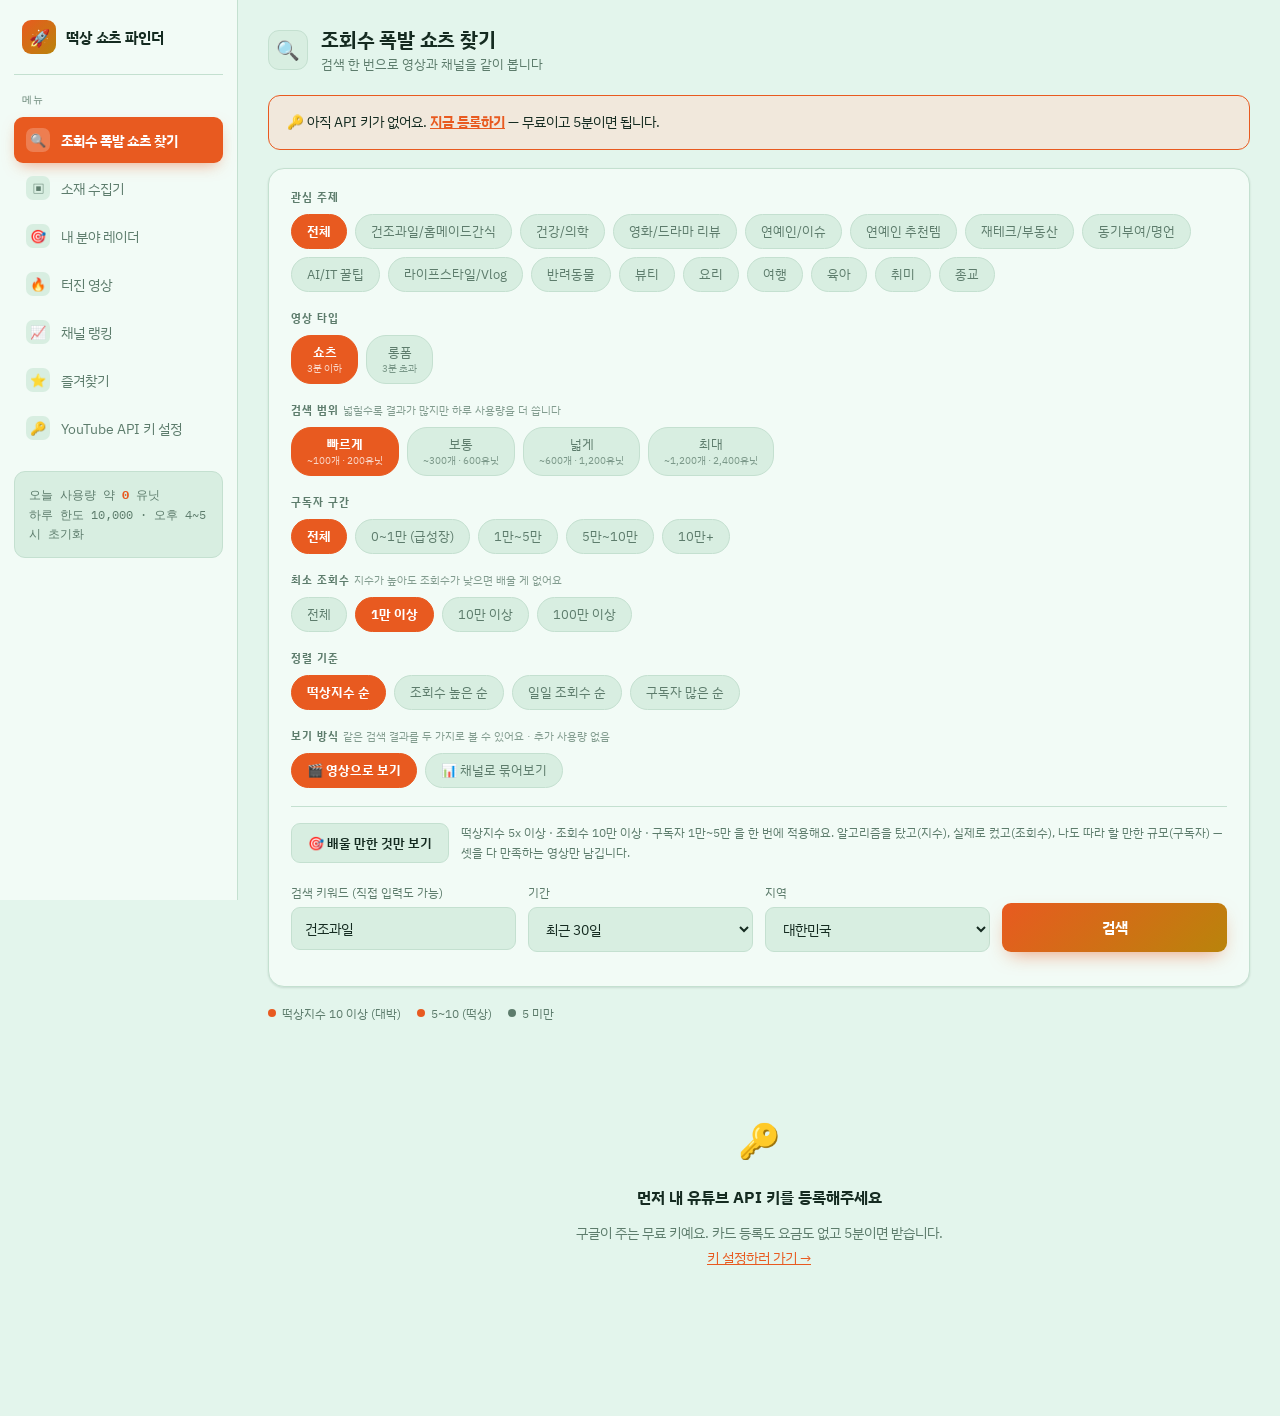
==== index.html @ 4fc384f6 "Add view-count range filters to collected videos" ====
<!DOCTYPE html>
<html lang="ko">
<head>
<meta charset="UTF-8">
<meta name="viewport" content="width=device-width, initial-scale=1.0">
<title>떡상 쇼츠 파인더</title>
<link rel="preconnect" href="https://fonts.googleapis.com">
<link rel="stylesheet" href="https://fonts.googleapis.com/css2?family=IBM+Plex+Sans+KR:wght@400;500;600;700&family=IBM+Plex+Mono:wght@400;500;600&display=swap">
<style>
  :root{
    --bg:#E3F5EC; --side:#F2FBF6; --surface:#F2FBF6; --surface-2:#D8EEE1; --surface-3:#C6E4D3;
    --gold:#B9840B; --gold-bright:#E85A20; --apricot:#E85A20;
    --text:#152B21; --text-muted:#5D7C6C; --line:#C4E0D0;
    --danger:#C23452; --up:#0F8F5F; --ok:#0F8F5F;
    --shadow:0 1px 2px rgba(15,50,35,.08), 0 1px 3px rgba(15,50,35,.05);
    --shadow-hi:0 10px 24px -8px rgba(15,50,35,.22);
    --ease:cubic-bezier(.22,1,.36,1);
  }
  @media (prefers-color-scheme: dark){
    :root:not([data-theme="light"]){
      --bg:#0D110F; --side:#161C19; --surface:#161C19; --surface-2:#1D2420; --surface-3:#263029;
      --gold:#F0B429; --gold-bright:#FF7A3D; --apricot:#FF7A3D;
      --text:#EBEFE9; --text-muted:#8FA097; --line:#2B362F;
      --danger:#FF6B80; --up:#33D690; --ok:#33D690;
      --shadow:0 1px 2px rgba(0,0,0,.35); --shadow-hi:0 16px 32px -10px rgba(0,0,0,.55);
    }
  }
  :root[data-theme="dark"]{
    --bg:#0D110F; --side:#161C19; --surface:#161C19; --surface-2:#1D2420; --surface-3:#263029;
    --gold:#F0B429; --gold-bright:#FF7A3D; --apricot:#FF7A3D;
    --text:#EBEFE9; --text-muted:#8FA097; --line:#2B362F;
    --danger:#FF6B80; --up:#33D690; --ok:#33D690;
    --shadow:0 1px 2px rgba(0,0,0,.35); --shadow-hi:0 16px 32px -10px rgba(0,0,0,.55);
  }
  *{box-sizing:border-box;}
  body{margin:0;background:var(--bg);color:var(--text);min-height:100vh;
    font-family:"IBM Plex Sans KR","Apple SD Gothic Neo","Malgun Gothic",-apple-system,BlinkMacSystemFont,sans-serif;
    -webkit-font-smoothing:antialiased;}
  a{color:inherit;text-decoration:none;}
  button{font-family:inherit;}
  ::selection{background:var(--gold-bright);color:#fff;}
  @media (prefers-reduced-motion: reduce){
    *{animation-duration:.001ms !important; transition-duration:.001ms !important;}
  }

  .app{display:flex;min-height:100vh;}

  /* 사이드바 */
  .side{width:238px;flex-shrink:0;background:var(--side);border-right:1px solid var(--line);
    padding:20px 14px 40px;position:sticky;top:0;height:100vh;overflow-y:auto;}
  .logo{display:flex;align-items:center;gap:10px;padding:0 8px 20px;border-bottom:1px solid var(--line);margin-bottom:18px;}
  .logo-mark{width:34px;height:34px;border-radius:9px;
    background:linear-gradient(135deg,var(--gold-bright),var(--gold));color:#fff;
    display:flex;align-items:center;justify-content:center;font-size:17px;flex-shrink:0;}
  .logo b{font-size:15px;font-weight:700;letter-spacing:-.01em;}
  .menu-label{font-size:10px;letter-spacing:.14em;color:var(--text-muted);padding:0 8px 10px;text-transform:uppercase;
    font-family:"IBM Plex Mono",monospace;}
  .nav{display:flex;flex-direction:column;gap:2px;position:relative;}
  .nav a{position:relative;display:flex;align-items:center;gap:11px;padding:11px 12px;border-radius:9px;
    font-size:13.5px;color:var(--text-muted);transition:color .18s var(--ease),background .18s var(--ease);cursor:pointer;}
  .nav a:hover{background:var(--surface-2);color:var(--text);}
  .nav a.on{background:var(--gold-bright);color:#fff;font-weight:700;
    box-shadow:0 6px 16px -6px color-mix(in srgb, var(--gold-bright) 60%, transparent);}
  .nav .ic{width:24px;height:24px;border-radius:7px;background:var(--surface-2);
    display:flex;align-items:center;justify-content:center;font-size:13px;flex-shrink:0;transition:background .18s var(--ease);}
  .nav a.on .ic{background:rgba(255,255,255,.22);}
  .side-foot{margin-top:20px;padding:13px 14px;border-radius:11px;background:var(--surface-2);
    border:1px solid var(--line);
    font-size:11.5px;line-height:1.7;color:var(--text-muted);font-family:"IBM Plex Mono",monospace;}
  .side-foot b{color:var(--gold-bright);}

  /* 본문 */
  .main{flex:1;min-width:0;padding:26px 30px 90px;}
  .phead{display:flex;align-items:center;gap:13px;margin-bottom:22px;}
  .phead .ic{width:40px;height:40px;border-radius:11px;background:var(--surface-2);border:1px solid var(--line);
    color:var(--gold-bright);
    display:flex;align-items:center;justify-content:center;font-size:19px;flex-shrink:0;}
  .phead h1{margin:0;font-size:19.5px;font-weight:700;letter-spacing:-.01em;text-wrap:balance;}
  .phead p{margin:2px 0 0;font-size:12.5px;color:var(--text-muted);}

  .panel{background:var(--surface);border:1px solid var(--line);border-radius:16px;padding:20px 22px;
    margin-bottom:18px;box-shadow:var(--shadow);}
  .flabel{font-size:10.5px;letter-spacing:.1em;color:var(--text-muted);text-transform:uppercase;
    font-weight:700;width:100%;margin-bottom:9px;}
  .row{display:flex;gap:8px;flex-wrap:wrap;align-items:center;}
  .row + .flabel{margin-top:18px;}

  .chip{background:var(--surface-2);border:1px solid var(--line);color:var(--text-muted);
    padding:7.5px 15px;border-radius:20px;font-size:13px;cursor:pointer;
    transition:background .16s var(--ease),color .16s var(--ease),border-color .16s var(--ease),transform .12s var(--ease);}
  .chip:hover{color:var(--text);border-color:color-mix(in srgb, var(--gold-bright) 45%, var(--line));}
  .chip:active{transform:scale(.94);}
  .chip.on{background:var(--gold-bright);border-color:var(--gold-bright);color:#fff;font-weight:700;}
  .chip small{display:block;font-size:10px;opacity:.75;font-weight:400;}

  input[type=text],input[type=password],select{
    background:var(--surface-2);border:1px solid var(--line);color:var(--text);
    padding:11px 13px;border-radius:9px;font-size:14px;font-family:inherit;
    transition:border-color .16s var(--ease), box-shadow .16s var(--ease);}
  input:focus,select:focus{outline:none;border-color:var(--gold-bright);
    box-shadow:0 0 0 3px color-mix(in srgb, var(--gold-bright) 20%, transparent);}
  .searchbar{display:flex;gap:9px;margin-bottom:16px;}
  .searchbar input{flex:1;min-width:0;padding:14px 16px;font-size:15px;}
  .go{position:relative;overflow:hidden;background:linear-gradient(135deg,var(--gold-bright),var(--gold));
    border:none;color:#fff;
    padding:14px 30px;border-radius:9px;font-size:15px;font-weight:700;cursor:pointer;white-space:nowrap;
    transition:transform .12s var(--ease), filter .16s var(--ease);
    box-shadow:0 8px 20px -8px color-mix(in srgb, var(--gold-bright) 65%, transparent);}
  .go:hover{filter:brightness(1.06);}
  .go:active{transform:scale(.97);}
  .go:disabled{opacity:.5;cursor:not-allowed;transform:none;filter:none;}
  .go.block{width:100%;justify-content:center;}
  .btn{position:relative;overflow:hidden;background:var(--surface-2);border:1px solid var(--line);color:var(--text);
    padding:10px 16px;border-radius:9px;font-size:13px;font-weight:600;cursor:pointer;
    transition:transform .12s var(--ease), border-color .16s var(--ease);}
  .btn:hover{border-color:color-mix(in srgb, var(--gold-bright) 45%, var(--line));}
  .btn:active{transform:scale(.965);}
  .ripple{position:absolute;border-radius:50%;background:rgba(255,255,255,.55);transform:scale(0);
    animation:rip .55s var(--ease) forwards;pointer-events:none;}
  @keyframes rip{to{transform:scale(2.6);opacity:0;}}

  .selects{display:grid;grid-template-columns:repeat(auto-fit,minmax(170px,1fr));gap:12px;margin-bottom:16px;}
  .selects label{display:block;font-size:12px;color:var(--text-muted);margin-bottom:6px;}
  .selects select{width:100%;}

  .bar{display:flex;gap:8px;align-items:center;flex-wrap:wrap;margin-bottom:16px;}
  .spacer{flex:1;}
  .count{font-size:13px;color:var(--text-muted);}
  .count b{color:var(--gold-bright);font-size:15px;font-family:"IBM Plex Mono",monospace;}
  .quota{font-size:11.5px;color:var(--text-muted);opacity:.85;font-family:"IBM Plex Mono",monospace;}

  .grid{display:grid;grid-template-columns:repeat(auto-fill,minmax(206px,1fr));gap:16px;}
  .card{background:var(--surface);border:1px solid var(--line);border-radius:16px;box-shadow:var(--shadow);
    overflow:hidden;display:flex;flex-direction:column;position:relative;
    transition:transform .22s var(--ease), border-color .22s var(--ease), box-shadow .22s var(--ease);}
  .card:hover{border-color:color-mix(in srgb, var(--gold-bright) 40%, var(--line));
    transform:translateY(-4px);box-shadow:var(--shadow-hi);}
  .thumbwrap{position:relative;}
  .thumb{position:relative;display:block;width:100%;aspect-ratio:9/13;background:#000;overflow:hidden;}
  .thumb.wide{aspect-ratio:16/10;}
  .thumb img{width:100%;height:100%;object-fit:cover;display:block;transition:transform .3s var(--ease);}
  .card:hover .thumb img{transform:scale(1.04);}
  .rank{position:absolute;top:8px;left:8px;background:rgba(10,14,10,.78);color:var(--gold-bright);
    font-size:11.5px;font-weight:700;padding:4px 9px;border-radius:6px;font-family:"IBM Plex Mono",monospace;}
  .tag{position:absolute;top:8px;right:8px;font-size:10.5px;font-weight:700;padding:4px 9px;border-radius:6px;}
  .tag.jackpot{background:var(--gold);color:#1A1206;}
  .tag.hot{background:var(--apricot);color:#fff;}
  .dur{position:absolute;bottom:8px;right:8px;background:rgba(0,0,0,.78);color:#fff;
    font-size:11px;font-weight:600;padding:3px 7px;border-radius:5px;font-family:"IBM Plex Mono",monospace;}
  .fav{position:absolute;bottom:8px;left:8px;width:30px;height:30px;border-radius:50%;
    background:rgba(10,14,10,.72);border:none;color:var(--text-muted);font-size:14px;
    cursor:pointer;display:flex;align-items:center;justify-content:center;
    transition:transform .15s var(--ease), color .15s var(--ease);}
  .fav:hover{color:var(--gold-bright);transform:scale(1.08);}
  .fav:active{transform:scale(.85);}
  .fav.on{color:var(--gold);background:rgba(10,14,10,.72);}
  .fav.pop{animation:favpop .38s var(--ease);}
  @keyframes favpop{0%{transform:scale(1);}35%{transform:scale(1.45) rotate(-8deg);}100%{transform:scale(1);}}
  .cbody{padding:12px 13px 14px;display:flex;flex-direction:column;gap:8px;flex:1;}
  .ctitle{font-size:13.5px;line-height:1.45;font-weight:600;
    display:-webkit-box;-webkit-line-clamp:2;-webkit-box-orient:vertical;overflow:hidden;min-height:38px;}
  .ctitle:hover{color:var(--gold-bright);}
  .cchan{font-size:12px;color:var(--text-muted);white-space:nowrap;overflow:hidden;text-overflow:ellipsis;}
  .cstats{display:grid;grid-template-columns:1fr 1fr 1fr;gap:4px;margin-top:auto;
    padding-top:10px;border-top:1px solid var(--line);
    font-size:11px;color:var(--text-muted);text-align:center;}
  .cstats div span{display:block;color:var(--text);font-weight:700;font-size:12.5px;margin-top:2px;
    font-family:"IBM Plex Mono",monospace;}
  .cline{display:flex;justify-content:space-between;align-items:center;gap:6px;font-size:11.5px;color:var(--text-muted);}
  .cline > span:first-child{min-width:0;}
  .cline b{color:var(--gold-bright);font-size:13px;font-family:"IBM Plex Mono",monospace;}
  .btrack{width:100%;height:5px;border-radius:4px;background:var(--surface-3);overflow:hidden;}
  .bfill{height:100%;border-radius:4px;transition:width .7s var(--ease);}
  .preset{margin-top:18px;padding-top:16px;border-top:1px solid var(--line);
    display:flex;gap:12px;align-items:flex-start;flex-wrap:wrap;}
  .preset span{flex:1;min-width:220px;font-size:12px;color:var(--text-muted);line-height:1.7;}
  .preset .btn.active{background:var(--gold-bright);border-color:var(--gold-bright);color:#fff;}
  .warn{display:block;color:var(--apricot);font-size:10px;font-weight:700;margin-top:1px;}
  .analyze{background:var(--surface);}
  .astats{display:grid;grid-template-columns:repeat(auto-fit,minmax(112px,1fr));gap:10px;margin-bottom:12px;}
  .astats div{background:var(--surface-2);border-radius:10px;padding:12px 10px;text-align:center;}
  .astats b{display:block;font-size:18px;font-weight:700;color:var(--gold-bright);font-family:"IBM Plex Mono",monospace;}
  .astats span{display:block;font-size:11px;color:var(--text-muted);margin-top:3px;}
  .awords{display:flex;gap:7px;flex-wrap:wrap;align-items:center;font-size:12px;color:var(--text-muted);}
  .awords em{font-style:normal;background:var(--surface-2);border:1px solid var(--line);
    border-radius:20px;padding:5px 11px;font-size:12.5px;color:var(--text);}
  .awords em i{font-style:normal;color:var(--gold-bright);font-weight:700;font-family:"IBM Plex Mono",monospace;}
  .favwrap{display:flex;flex-direction:column;gap:7px;}
  .memo{width:100%;min-height:62px;resize:vertical;background:var(--surface);
    border:1px solid var(--line);border-radius:10px;padding:9px 11px;
    font-family:inherit;font-size:12.5px;color:var(--text);line-height:1.6;
    transition:border-color .2s var(--ease);}
  .memo:focus{outline:none;border-color:var(--gold-bright);}
  .memo.saved{border-color:var(--ok);}
  .chip.hist{font-size:12px;padding:6px 12px;}
  .legend{display:flex;gap:16px;flex-wrap:wrap;margin-bottom:16px;font-size:12px;color:var(--text-muted);}
  .legend span{display:inline-flex;align-items:center;gap:6px;}
  .ldot{width:8px;height:8px;border-radius:50%;display:inline-block;}

  /* 표 */
  .tbl{background:var(--surface);border:1px solid var(--line);border-radius:16px;overflow:hidden;box-shadow:var(--shadow);}
  .trow{display:grid;grid-template-columns:52px 1fr 130px 100px;gap:12px;align-items:center;
    padding:13px 18px;border-bottom:1px solid var(--line);font-size:13.5px;transition:background .15s var(--ease);}
  .trow:last-child{border-bottom:none;}
  .trow.head{color:var(--text-muted);font-size:11px;letter-spacing:.08em;text-transform:uppercase;font-weight:700;}
  .trow:not(.head):hover{background:var(--surface-2);}
  a.trow{color:inherit;text-decoration:none;cursor:pointer;}
  a.trow:hover .nm{color:var(--gold-bright);}
  .tr-rank{font-weight:700;color:var(--gold-bright);font-size:15px;font-family:"IBM Plex Mono",monospace;}
  .tr-chan{display:flex;align-items:center;gap:11px;min-width:0;}
  .tr-chan img{width:36px;height:36px;border-radius:50%;object-fit:cover;background:var(--surface-2);flex-shrink:0;}
  .tr-chan .nm{font-weight:600;white-space:nowrap;overflow:hidden;text-overflow:ellipsis;transition:color .15s var(--ease);}
  .tr-chan .sub{display:block;font-size:11.5px;color:var(--text-muted);margin-top:2px;}
  .tr-num{text-align:right;font-weight:700;font-family:"IBM Plex Mono",monospace;}
  .tr-num.muted{color:var(--text-muted);font-weight:400;}
  @media (max-width:720px){
    .trow{grid-template-columns:40px 1fr 92px;}
    .trow > :nth-child(4){display:none;}
  }

  .chgrid{display:grid;grid-template-columns:repeat(auto-fill,minmax(190px,1fr));gap:16px;}
  .chcard{display:flex;flex-direction:column;align-items:center;text-align:center;
    background:var(--surface);border:1px solid var(--line);border-radius:16px;
    padding:20px 14px 16px;box-shadow:var(--shadow);position:relative;color:inherit;
    transition:transform .22s var(--ease), border-color .22s var(--ease), box-shadow .22s var(--ease);}
  .chcard:hover{border-color:color-mix(in srgb, var(--gold-bright) 40%, var(--line));
    transform:translateY(-4px);box-shadow:var(--shadow-hi);}
  .chcard:hover .chname{color:var(--gold-bright);}
  .chrank{position:absolute;top:10px;left:12px;font-size:13px;font-weight:700;
    color:var(--text-muted);min-width:20px;text-align:left;font-family:"IBM Plex Mono",monospace;}
  .chrank.top{font-size:19px;}
  .chimg{width:74px;height:74px;border-radius:50%;object-fit:cover;
    background:var(--surface-2);margin-bottom:11px;}
  .chname{font-size:14px;font-weight:600;line-height:1.4;
    display:-webkit-box;-webkit-line-clamp:2;-webkit-box-orient:vertical;overflow:hidden;
    min-height:39px;transition:color .15s var(--ease);}
  .chsub{font-size:11.5px;color:var(--text-muted);margin-top:3px;}
  .chnum{margin-top:12px;padding-top:12px;border-top:1px solid var(--line);width:100%;}
  .chnum b{display:block;font-size:19px;font-weight:700;color:var(--gold-bright);font-family:"IBM Plex Mono",monospace;}
  .chnum span{display:block;font-size:11px;color:var(--text-muted);margin-top:2px;}
  .chsubs{font-size:11.5px;color:var(--text-muted);margin-top:7px;font-family:"IBM Plex Mono",monospace;}
  .msg{padding:56px 20px;text-align:center;color:var(--text-muted);font-size:14px;line-height:1.8;}
  .msg strong{color:var(--text);display:block;margin-bottom:8px;font-size:16px;}
  .msg .big{font-size:34px;display:block;margin-bottom:12px;}
  .msg a{color:var(--gold-bright);cursor:pointer;text-decoration:underline;}
  .err{background:color-mix(in srgb, var(--danger) 10%, var(--surface));border:1px solid var(--danger);color:var(--danger);
    padding:15px 17px;border-radius:11px;font-size:13.5px;margin-bottom:16px;line-height:1.7;}
  .err b{color:var(--danger);}
  .note{font-size:12px;color:var(--text-muted);line-height:1.75;margin-top:12px;}
  .note b{color:var(--gold-bright);}
  .spin{display:inline-block;width:15px;height:15px;border:2px solid var(--line);
    border-top-color:var(--gold-bright);border-radius:50%;animation:sp .7s linear infinite;vertical-align:-3px;}
  @keyframes sp{to{transform:rotate(360deg);}}

  /* 키 설정 */
  .steps{display:grid;grid-template-columns:repeat(auto-fit,minmax(210px,1fr));gap:13px;margin:16px 0;}
  .step{background:var(--surface-2);border:1px solid var(--line);border-radius:10px;padding:14px 16px;}
  .step b{display:block;color:var(--gold-bright);font-size:11px;margin-bottom:6px;letter-spacing:.06em;
    font-family:"IBM Plex Mono",monospace;}
  .step span{font-size:13px;line-height:1.7;}
  .step code{background:var(--bg);padding:1px 5px;border-radius:4px;font-size:12px;font-family:"IBM Plex Mono",monospace;}
  .keystate{font-size:13px;font-weight:700;margin-top:10px;}
  .keystate.ok{color:var(--ok);}
  .keystate.bad{color:var(--danger);}
  .banner{background:color-mix(in srgb, var(--gold-bright) 12%, var(--surface));border:1px solid var(--gold-bright);
    border-radius:12px;padding:15px 18px;margin-bottom:18px;font-size:13.5px;line-height:1.7;}
  .banner a{color:var(--gold-bright);cursor:pointer;text-decoration:underline;font-weight:700;}

  .toast{position:fixed;bottom:26px;left:50%;transform:translateX(-50%) translateY(20px);
    background:var(--text);color:var(--bg);padding:11px 18px;border-radius:10px;font-size:13px;font-weight:600;
    box-shadow:var(--shadow-hi);opacity:0;pointer-events:none;
    transition:opacity .25s var(--ease), transform .25s var(--ease);z-index:50;}
  .toast.show{opacity:1;transform:translateX(-50%) translateY(0);}

  @media (max-width:860px){
    .app{flex-direction:column;}
    .side{width:100%;height:auto;position:static;padding:14px;}
    .nav{flex-direction:row;overflow-x:auto;gap:6px;}
    .nav a{white-space:nowrap;padding:9px 13px;}
    .nav .ic,.menu-label,.side-foot{display:none;}
    .main{padding:18px 14px 60px;}
  }


/* 소재 수집기 검색 화면 */
.mc-searchbar{margin-bottom:16px}.mc-searchbar input{width:100%}
.mc-recommend-label{font-size:12px;font-weight:600;margin-bottom:9px}.mc-recommend-label span{font-weight:400;color:var(--text-muted);margin-left:8px}
.mc-keywords{display:flex;flex-wrap:wrap;gap:6px}.mc-keyword{font-size:11.5px;padding:6px 10px}
.mc-filters{display:flex;flex-wrap:wrap;gap:20px;margin-top:20px;padding-top:18px;border-top:1px solid var(--line)}
.mc-label{display:block;font-size:12px;color:var(--text-muted);margin-bottom:8px}.mc-filters .chip{font-size:12px;padding:7px 12px}
.mc-feedback{font-size:12px;line-height:1.7;margin-top:16px;overflow-wrap:anywhere;color:var(--text-muted)}
.mc-auto{margin-top:16px;border-top:1px solid var(--line);padding-top:14px}.mc-auto summary,.mc-guide summary{cursor:pointer;font-size:12px;color:var(--text-muted)}.mc-auto-body{padding-top:12px}.mc-auto-body .row>span{font-size:12px}
.mc-resultbar{display:flex;align-items:center;justify-content:space-between;gap:10px;flex-wrap:wrap;margin:22px 0 12px}.mc-resultbar h2{font-size:17px;margin:0}.mc-resultbar h2 span{color:var(--gold-bright)}.mc-resultbar label{font-size:12px;color:var(--text-muted)}.mc-resultbar select{font-size:12px;padding:8px}
.mc-tabs{margin-bottom:16px}.mc-tabs .chip{font-size:12px;padding:7px 13px}.mc-pattern{padding:15px 20px}.mc-pattern .row{gap:24px;font-size:12px}.mc-pattern b{color:var(--gold-bright)}
.mc-empty{grid-column:1/-1;text-align:center;padding:48px 20px;border:1px dashed var(--line);border-radius:16px;color:var(--text-muted)}.mc-empty strong{color:var(--text);font-size:16px}.mc-empty p{font-size:12px;line-height:1.8}.mc-guide{margin-top:20px}
@media(max-width:560px){.mc-searchbar{flex-direction:column}.mc-searchbar .go{width:100%}.mc-filters{gap:14px}.mc-search-panel{padding:18px 16px}}


/* Reference-matched collector only; other menus retain their original theme. */
body.material-view{--bg:#0b0e14;--side:#11151d;--surface:#171a20;--surface-2:#1e232c;--surface-3:#2b3341;--text:#edf1f8;--text-muted:#929bab;--line:#2b303a;--gold:#2775ee;--gold-bright:#398bff;--apricot:#69a9ff;--shadow:none;--shadow-hi:0 12px 28px #0004;background:var(--bg)}
.material-view .side{width:205px;padding:20px 12px;border-color:#212733}.material-view .logo b{font-size:13px}.material-view .nav a{font-size:12px;padding:11px 8px}.material-view .nav a.on{background:#226cf0;box-shadow:none}.material-view .logo-mark{background:#236ff0}
.material-view .main{padding:28px 26px 70px}.material-view .phead{display:none}.material-view #page{max-width:950px;margin:auto}.material-view #banner{max-width:950px;margin:auto}.material-view .banner{font-size:12px;padding:10px 16px;margin-bottom:14px}
.mc-reference-head{text-align:center;margin:0 0 28px}.mc-eyebrow{display:inline-block;background:#12223b;color:#8cbaff;border:1px solid #233f66;border-radius:20px;font-size:10px;padding:4px 12px}.mc-reference-head h1{font-size:28px;letter-spacing:-1px;margin:12px 0 8px}.mc-reference-head p{font-size:13px;color:var(--text-muted);margin:0;line-height:1.7}
.material-view .mc-search-panel{padding:24px;border-radius:14px;margin-bottom:12px;background:#181b20;border:1px solid #2b2d34}.mc-choice-grid{display:grid;grid-template-columns:1fr 1fr;gap:8px}.mc-choice-grid .chip{border-radius:10px;padding:13px 10px;min-height:58px;background:#1e222a;border:1px solid #303541;color:#c9d0df;font-size:14px;font-weight:700;line-height:1.5}.mc-choice-grid .chip.on{background:#246df0;border-color:#367cfb;color:#fff}.mc-choice-grid small{display:block;font-size:10px;font-weight:400;color:inherit;opacity:.75;margin-top:2px}.mc-section-label{margin-top:16px}
.material-view .mc-collect-main{width:100%;margin-top:16px;border-radius:10px;padding:16px;font-size:19px;background:linear-gradient(#4398ff,#2779f5);box-shadow:0 5px 20px #1463e636}.mc-remaining{text-align:center;font-size:11px;color:#9aa6bb;margin-top:12px}.mc-remaining b{color:#e5eaf5}.mc-dots{color:#2b7fff;letter-spacing:2px;margin-right:7px}.mc-key-state{margin-top:14px;padding-top:14px;border-top:1px solid #262b34;text-align:center}.mc-key-state button{background:none;border:0;color:#53c9ac;font-size:11px;cursor:pointer}.material-view .mc-feedback{font-size:11px;text-align:center;margin-top:9px}.mc-save-notice{background:#242018;border:1px solid #51432a;border-radius:9px;padding:11px 15px;text-align:center;color:#dab575;font-size:11px;line-height:1.6;margin-bottom:14px}
.material-view .mc-direct{padding:18px 22px;border-radius:12px}.material-view .mc-searchbar{margin-bottom:10px}.material-view .mc-searchbar input{font-size:13px;padding:12px 14px}.material-view .mc-searchbar .go{font-size:13px;padding:12px 24px;background:#246df0;box-shadow:none}.mc-suggestions summary{font-size:11px;color:var(--text-muted);cursor:pointer}.mc-suggestions .mc-keywords{margin-top:12px}.material-view .mc-pattern{background:#161b24}.material-view .card{border-radius:12px}.material-view .tag.jackpot{color:white;background:#246df0}
@media(max-width:860px){.material-view .side{width:100%;padding:12px 14px}.material-view .main{padding:22px 14px 50px}.material-view .nav a{padding:8px 12px}.mc-reference-head h1{font-size:25px}}
@media(max-width:480px){.material-view .mc-search-panel{padding:16px}.mc-choice-grid .chip{font-size:13px;padding:12px 5px}.mc-choice-grid small{font-size:9px}.mc-reference-head p{font-size:12px}.mc-remaining{font-size:10px}.material-view .mc-direct{padding:16px}.material-view .mc-searchbar{flex-direction:row}.material-view .mc-searchbar .go{width:auto;padding:10px 16px}}

.mc-progress{margin-top:20px;text-align:left}.mc-progress[hidden]{display:none}#mcProgressTitle{font-size:14px;color:#87b8ff;font-weight:700}.mc-progress progress{width:100%;height:5px;accent-color:#398bff;margin:12px 0}.mc-runlog{background:#0d1118;border:1px solid #232933;border-radius:10px;padding:15px 18px;font-size:12px;line-height:1.7;overflow-wrap:anywhere}.mc-runlog strong{color:#53c9ac;font-weight:500}.mc-runlog p{margin:5px 0 0;color:var(--text-muted)}

.material-view .mc-tabs{justify-content:center;gap:8px}.material-view .mc-tabs .chip{border-radius:9px;background:#181d26;font-weight:600;padding:10px 15px}.material-view .mc-tabs .chip.on{border-color:#4d8fe9;background:#1b2a42}
.mc-export-row{text-align:center;margin:12px 0 18px}.mc-export-row .btn{background:#246df0;color:white;border:0}.mc-export-row .btn:disabled{opacity:.45;cursor:not-allowed}
.mc-table-scroll{overflow:auto;border:1px solid var(--line);border-radius:12px;background:#13161c}.mc-table{width:100%;min-width:1160px;border-collapse:collapse;font-size:11px}.mc-table th{background:#20252e;color:#a5aec0;text-align:left;padding:12px 10px;white-space:nowrap}.mc-table td{padding:12px 10px;border-top:1px solid #252a34;vertical-align:middle;color:#b2b9c9}.mc-table tr:nth-child(even){background:#171a21}.mc-table tr:hover{background:#1c222d}.mc-table img{width:112px;height:63px;object-fit:cover;border-radius:7px;display:block}.mc-table .mc-title-cell{min-width:190px;max-width:255px;color:#eef2fa;font-size:12px;font-weight:600;line-height:1.6}.mc-title-cell a:hover{color:#75b0ff}.mc-title-cell small{display:block;font-size:10px;font-weight:400;color:#8d97a8;margin-top:5px}.mc-table td:nth-child(n+6){white-space:nowrap}.mc-table input{width:17px;height:17px;accent-color:#398bff;cursor:pointer}.mc-table th:last-child,.mc-table td:last-child{position:sticky;right:0;background:#191e28;text-align:center}.mc-table .mc-date-row td{position:static;background:#20252e;color:#b8c4d8;padding:9px 12px;font-size:11px;text-align:left}.mc-grade{display:inline-block;padding:5px 8px;border-radius:7px;font-weight:700;font-size:13px}.mc-grade-S{background:#3a2229;color:#ff8585}.mc-grade-A{background:#173638;color:#71d9d1}.mc-grade-B{background:#1b3044;color:#6cc8ec}.mc-grade-C,.mc-grade-small{background:#2a2d34;color:#b2b9c9}.mc-new{background:#522b2a;color:#ffaaa0;border-radius:3px;padding:1px 4px;font-size:9px;margin-right:5px}
.mc-rule-grid{display:grid;grid-template-columns:50px 1fr 1fr;gap:10px;align-items:center;margin:14px 0;font-size:12px}.mc-rule-grid input{min-width:0;width:100%;padding:10px;background:var(--surface-2);border:1px solid var(--line);border-radius:6px;color:var(--text)}.mc-rules summary{cursor:pointer;font-size:13px}.mc-grade-disclosure{margin-bottom:16px}#mcRulesError{color:#ff9191;font-size:12px}
.mc-view-inputs{align-items:flex-end}.mc-view-inputs label{display:flex;flex-direction:column;gap:8px;flex:1;min-width:160px;font-size:13px}.mc-view-inputs input{width:100%;min-width:0;background:var(--surface-2);color:var(--text);border:1px solid var(--line);padding:11px 13px;border-radius:9px;font:inherit}#mcViewsError{color:var(--danger)}
</style>
</head>
<body>
<div class="app">

  <aside class="side">
    <div class="logo">
      <div class="logo-mark">🚀</div>
      <b>떡상 쇼츠 파인더</b>
    </div>
    <div class="menu-label">메뉴</div>
    <nav class="nav" id="nav">
      <a data-page="search"><span class="ic">🔍</span>조회수 폭발 쇼츠 찾기</a>
      <a href="#collector" data-page="collector"><span class="ic">▣</span>소재 수집기</a>
      <a data-page="radar"><span class="ic">🎯</span>내 분야 레이더</a>
      <a data-page="trend"><span class="ic">🔥</span>터진 영상</a>
      <a data-page="rank"><span class="ic">📈</span>채널 랭킹</a>
      <a data-page="fav"><span class="ic">⭐</span>즐겨찾기</a>
      <a data-page="key"><span class="ic">🔑</span>YouTube API 키 설정</a>
    </nav>
    <div class="side-foot">
      오늘 사용량 약 <b id="usedToday">0</b> 유닛<br>
      하루 한도 10,000 · 오후 4~5시 초기화
    </div>
  </aside>

  <main class="main">
    <div class="phead">
      <div class="ic" id="pgIcon">🔍</div>
      <div><h1 id="pgTitle">조회수 폭발 쇼츠 찾기</h1><p id="pgDesc">조건 맞춤 쇼츠 발굴</p></div>
    </div>
    <div id="banner"></div>
    <div id="page"></div>
  </main>
</div>
<div class="toast" id="toast"></div>

<script>
/* ===== 소재 수집기: 키워드 설정 ===== */
// Each collection half includes every language; hints are search preferences, not nationality detection.
const TRAVEL_LANGUAGES = [
  {lang:'en',label:'영어',queries:['South Korea travel','Seoul Busan Korea trip'],vlog:'vlog'},
  {lang:'ru',label:'러시아어',queries:['путешествие в Южную Корею','Сеул Пусан поездка в Корею'],vlog:'влог'},
  {lang:'ar',label:'아랍어',queries:['السفر إلى كوريا الجنوبية','رحلتي إلى سيول كوريا الجنوبية'],vlog:'فلوق'},
  {lang:'ja',label:'일본어',queries:['韓国旅行','ソウル 釜山 韓国旅行'],vlog:'vlog'},
  {lang:'zh-Hans',label:'중국어·간체',queries:['韩国旅游','首尔 釜山 韩国旅行'],vlog:'vlog'},
  {lang:'zh-Hant',label:'중국어·번체',queries:['韓國旅遊','首爾 釜山 韓國旅行'],vlog:'vlog'},
  {lang:'th',label:'태국어',queries:['เที่ยวเกาหลี','เที่ยวโซล ปูซาน เกาหลี'],vlog:'vlog'},
  {lang:'fr',label:'프랑스어',queries:['voyage en Corée du Sud','voyage Séoul Busan Corée'],vlog:'vlog'},
  {lang:'it',label:'이탈리아어',queries:['viaggio in Corea del Sud','viaggio Seul Busan Corea'],vlog:'vlog'},
  {lang:'es',label:'스페인어',queries:['viaje a Corea del Sur','viaje Seúl Busan Corea'],vlog:'vlog'},
  {lang:'pt',label:'포르투갈어',queries:['viagem à Coreia do Sul','viagem Seul Busan Coreia'],vlog:'vlog'},
  {lang:'de',label:'독일어',queries:['Reise nach Südkorea','Seoul Busan Korea Reise'],vlog:'Vlog'}
];
const WORLD_QUERIES=[0,1].flatMap(i=>TRAVEL_LANGUAGES.map(({queries,lang,label})=>({q:queries[i],lang,label})));
const MATERIAL_QUERIES=[0,1].flatMap(i=>TRAVEL_LANGUAGES.map(({queries,lang,label,vlog})=>({q:queries[i]+' '+vlog,lang,label})));
const MATERIAL_KEYWORDS=MATERIAL_QUERIES.map(x=>x.q);
function mcQueries(){return MC.searchMode==='vlog'?MATERIAL_QUERIES:WORLD_QUERIES;}
function mcQueryBatch(queries,used){const half=Math.ceil(queries.length/2);return queries.slice(used*half,(used+1)*half);}

const MC_STORE='yt_material_records_v1', MC_RUNS='yt_material_runs_v1';
const MC={scope:'half',period:'90',duration:'all',searchMode:'world',filter:'전체',query:'',sort:'new',viewMin:'',viewMax:'',busy:false,message:'',progress:null};
function mcDay(date=new Date()){ return new Intl.DateTimeFormat('sv-SE',{timeZone:'America/Los_Angeles',year:'numeric',month:'2-digit',day:'2-digit'}).format(date); }
function mcResetTime(now=new Date()){
  const day=mcDay(now);let lo=now.getTime(),hi=lo+27*3600000;
  while(hi-lo>1000){const mid=Math.floor((lo+hi)/2);if(mcDay(new Date(mid))===day)lo=mid;else hi=mid;}
  return new Date(Math.floor(hi/60000)*60000);
}
function mcResetLabel(){return new Intl.DateTimeFormat('ko-KR',{timeZone:'Asia/Seoul',month:'long',day:'numeric',hour:'numeric',minute:'2-digit'}).format(mcResetTime());}
function mcProgress(){
  if(current!=='collector'||!$('mcProgress'))return;
  const p=MC.progress,box=$('mcProgress');box.hidden=!p;if(!p)return;
  $('mcProgressTitle').textContent=p.stage+' ('+p.done+'/'+p.total+') · 후보 '+p.candidates+'개';
  $('mcProgressBar').max=Math.max(1,p.total);$('mcProgressBar').value=p.done;
  $('mcRunInfo').textContent='소재 수집기 가동 — '+p.scope+' · '+p.period+' · 키워드 '+p.total+'개';
  $('mcKeepInfo').textContent='기존 수집 기록 '+p.existing+'개에 이어서 모아요. 보관 체크 '+p.saved+'개는 유지됩니다.';
  $('mcCurrentKeyword').textContent=p.keyword?'검색어: '+p.keyword:'';
}

function mcRuns(){ const r=ls.get(MC_RUNS,null); return r&&r.day===mcDay()?r:{day:mcDay(),used:0}; }
function mcWrite(key,value){ localStorage.setItem(key,JSON.stringify(value)); }
function mcRecords(){
  const raw=ls.get(MC_STORE,[]), cutoff=Date.now()-7*86400000;
  const kept=(Array.isArray(raw)?raw:[]).filter(v=>v.saved||v.collectedAt>cutoff);
  if(kept.length!==raw.length) mcWrite(MC_STORE,kept);
  return mcRank(kept);
}
function mcTags(title){ return [/["“”‘’「」『』]|'[^']+'/.test(title)?'인용형':null,/[?？]/.test(title)?'질문형':null,/[0-9０-９]/.test(title)?'숫자형':null].filter(Boolean); }
const MC_RULE_STORE='yt_material_rules_v2';
const MC_RULE_DEFAULTS={S:{subs:10000,views:30000},A:{subs:50000,views:100000},B:{subs:200000,views:500000}};
function mcValidRules(r){return r&&['S','A','B'].every((g,i,gs)=>['subs','views'].every(k=>Number.isSafeInteger(r[g]?.[k])&&r[g][k]>0&&(!i||r[g][k]>=r[gs[i-1]][k])));}
function mcRules(){const r=ls.get(MC_RULE_STORE,null);return mcValidRules(r)?r:MC_RULE_DEFAULTS;}
function mcGrade(v,r=mcRules()){
  for(const g of ['S','A','B'])if(v.subs<r[g].subs&&v.views<r[g].views)return g;
  return 'C';
}
function mcRank(items){const r=mcRules();items.forEach(v=>{v.grade=mcGrade(v,r);});return items.sort((a,b)=>'SABC'.indexOf(a.grade)-'SABC'.indexOf(b.grade)||a.subs-b.subs||a.views-b.views);}
function mcReason(v){const r=mcRules(),g=mcGrade(v,r);return g==='C'?'B 상한 밖의 영상입니다.':g+' 후보: 구독자 '+r[g].subs.toLocaleString()+'명 미만·조회수 '+r[g].views.toLocaleString()+'회 미만'+(g==='S'?'':' (상위 등급 조건 미충족)');}
function mcRulePanel(){const r=mcRules();return '<details class="panel mc-rules"><summary>등급 기준 보기 · 변경</summary><p class="note">샘플 제작자의 비공개 기준을 복제한 것이 아닌, 직접 조절하는 발견 우선순위입니다. 두 수치가 모두 상한 미만이면 해당 등급을 부여합니다. S부터 차례로 적용하며 B 범위 밖은 C입니다.</p><form id="mcRulesForm"><div class="mc-rule-grid"><b>등급</b><b>구독자 상한 (미만)</b><b>조회수 상한 (미만)</b>'+['S','A','B'].map(g=>'<b>'+g+'</b><input required type="number" min="1" step="1" aria-label="'+g+' 구독자 상한" name="'+g+'subs" value="'+r[g].subs+'"><input required type="number" min="1" step="1" aria-label="'+g+' 조회수 상한" name="'+g+'views" value="'+r[g].views+'">').join('')+'</div><p class="note">S ≤ A ≤ B 순서로 설정하세요. 저장하면 기존 수집 기록에도 즉시 적용됩니다. API 사용량은 들지 않아요.</p><button class="btn" type="submit">기준 저장 · 재분류</button><span id="mcRulesError" role="alert"></span></form></details>';}

function mcViewRange(min,max){
  const parse=v=>String(v).trim()===''?null:Number(v);
  const lo=parse(min),hi=parse(max);
  if([lo,hi].some(v=>v!==null&&(!Number.isSafeInteger(v)||v<0)))return {error:'조회수는 0 이상의 정수로 입력해 주세요.'};
  if(lo!==null&&hi!==null&&lo>hi)return {error:'최대 조회수는 최소 조회수 이상이어야 해요.'};
  return {min:lo,max:hi};
}
function mcMatchesViews(v,range){
  if(range.min===null&&range.max===null)return true;
  if(v.views===null||v.views===undefined||v.views==='')return false;
  const count=Number(v.views);
  return Number.isFinite(count)&&(range.min===null||count>=range.min)&&(range.max===null||count<=range.max);
}
function mcVisible(items){
  const counts=new Map();
  return [...items].sort((a,b)=>b.collectedAt-a.collectedAt||b.score-a.score).filter(v=>{
    const n=counts.get(v.channelId)||0; counts.set(v.channelId,n+1); return n<3;
  });
}
function mcSafe(value){ return String(value??'').replace(/&/g,'&amp;').replace(/"/g,'&quot;').replace(/'/g,'&#39;'); }
function mcCard(v,i){
  const wrap=document.createElement('div');
  wrap.innerHTML=cardHTML({...v,title:mcSafe(v.title),channel:mcSafe(v.channel),thumb:mcSafe(v.thumb)},i);
  const card=wrap.firstElementChild;
  card.querySelectorAll('.tag,.fav').forEach(n=>n.remove());
  const badge=document.createElement('div');badge.className='tag jackpot';badge.textContent=v.grade;card.querySelector('.thumbwrap').append(badge);
  const save=document.createElement('button');save.className='fav'+(v.saved?' on':'');save.textContent=v.saved?'✓':'＋';save.title=v.saved?'보관 해제':'자동 정리 없이 보관';save.setAttribute('aria-label',save.title);save.setAttribute('aria-pressed',String(!!v.saved));
  save.onclick=()=>{try{const rows=mcRecords(); const item=rows.find(x=>x.id===v.id); if(item){item.saved=!item.saved;mcWrite(MC_STORE,rows);pgCollector();}}catch(e){toast('브라우저 저장 공간이 부족해 보관하지 못했어요');}};
  card.querySelector('.thumbwrap').append(save);
  const meta=document.createElement('div');meta.className='note';meta.textContent=(v.isNew?'NEW · ':'')+mcTags(v.title).join(' · ')+' · 업로드 '+v.publishedAt.slice(0,10)+' · 수집 '+new Date(v.collectedAt).toLocaleString('ko-KR');
  card.querySelector('.cbody').append(meta);
  card.querySelector('.cline span').textContent='일평균 조회수';
  if(v.subs===0) card.querySelector('.cstats div span').textContent='0';
  card.querySelectorAll('.cline b')[1].textContent=v.score.toFixed(1)+'x';
  return card;
}
function mcDate(timestamp){return new Intl.DateTimeFormat('sv-SE',{timeZone:'Asia/Seoul',year:'numeric',month:'2-digit',day:'2-digit'}).format(new Date(timestamp));}
function mcLanguage(v){
  if(!v.language)return '미확인';
  try{return new Intl.DisplayNames(['ko'],{type:'language'}).of(v.language)||v.language;}catch(e){return v.language;}
}
function mcCSV(rows){
  const safe=x=>{let s=String(x??'');if(/^[\s]*[=+@-]/.test(s))s="'"+s;return '"'+s.replace(/"/g,'""')+'"';};
  const data=[['등급','영상 제목','채널명','언어(제공 메타데이터)','구독자','조회수','떡상지수','일평균 조회수','길이(초)','업로드일','수집일','보관','영상 링크'],...rows.map(v=>[v.grade,v.title,v.channel,mcLanguage(v),v.subs,v.views,v.score.toFixed(1),v.daily,v.dur,v.publishedAt.slice(0,10),mcDate(v.collectedAt),v.saved?'예':'아니오','https://www.youtube.com/watch?v='+v.id])];
  return '\ufeff'+data.map(row=>row.map(safe).join(',')).join('\r\n');
}
function mcExport(rows){
  const url=URL.createObjectURL(new Blob([mcCSV(rows)],{type:'text/csv;charset=utf-8'}));const a=document.createElement('a');a.href=url;a.download='소재수집기_'+mcDate(Date.now())+'.csv';a.click();setTimeout(()=>URL.revokeObjectURL(url),1000);toast('현재 목록을 엑셀용 CSV로 저장했어요');
}
function mcTable(rows){
  const host=$('mcGrid');host.className='mc-table-scroll';
  const table=document.createElement('table');table.className='mc-table';
  table.innerHTML='<thead><tr>'+['등급','썸네일','언어 ⓘ','영상 제목','채널명','구독자','조회수','길이','업로드일','떡상지수','일평균','보관'].map(t=>'<th scope="col">'+t+'</th>').join('')+'</tr></thead>';
  table.querySelectorAll('th')[2].title='YouTube 제공 언어 정보입니다. 실제 음성·자막 언어와 다를 수 있으며, 정보가 없으면 미확인으로 표시합니다.';
  const body=document.createElement('tbody');let prevDate='';
  rows.forEach(v=>{
    const day=mcDate(v.collectedAt);
    if((!MC.sort||MC.sort==='new')&&day!==prevDate){const group=document.createElement('tr');group.className='mc-date-row';const cell=document.createElement('td');cell.colSpan=12;cell.textContent='▣ '+(day===mcDate(Date.now())?'오늘 수집':day+' 수집')+' — '+rows.filter(x=>mcDate(x.collectedAt)===day).length+'개';group.append(cell);body.append(group);prevDate=day;}
    const tr=document.createElement('tr');const td=()=>{const cell=document.createElement('td');tr.append(cell);return cell;};
    const badge=document.createElement('span');badge.className='mc-grade mc-grade-'+(v.grade==='소형채널'?'small':v.grade);badge.textContent=v.grade;badge.title=mcReason(v);badge.setAttribute('aria-label',mcReason(v));td().append(badge);
    const url='https://www.youtube.com/watch?v='+encodeURIComponent(v.id),link=()=>{const a=document.createElement('a');a.href=url;a.target='_blank';a.rel='noopener';return a;};
    const a=link(),img=document.createElement('img');img.src=v.thumb;img.alt=v.title;img.loading='lazy';a.append(img);td().append(a);
    td().textContent=mcLanguage(v);
    const title=td();title.className='mc-title-cell';if(v.isNew){const tag=document.createElement('span');tag.className='mc-new';tag.textContent='NEW';title.append(tag);}const name=link();name.textContent=v.title;title.append(name);const tags=document.createElement('small');tags.textContent=mcTags(v.title).join(' · ');title.append(tags);const reason=document.createElement('small');reason.textContent=mcReason(v);title.append(reason);
    td().textContent=v.channel;td().textContent=fmtNum(v.subs);td().textContent=fmtNum(v.views);td().textContent=fmtDur(v.dur);td().textContent=v.publishedAt.slice(0,10);td().textContent=v.score.toFixed(1)+'x';td().textContent=fmtNum(v.daily)+'/일';
    const check=document.createElement('input');check.type='checkbox';check.checked=!!v.saved;check.setAttribute('aria-label',v.title+' 보관');check.onchange=()=>{try{const all=mcRecords(),found=all.find(x=>x.id===v.id);if(found){found.saved=check.checked;mcWrite(MC_STORE,all);pgCollector();}}catch(e){check.checked=!check.checked;toast('보관하지 못했어요. 저장 공간을 확인해 주세요.');}};td().append(check);body.append(tr);
  });
  table.append(body);host.append(table);
}

function pgCollector(){
  if(current!=='collector')return;
  let records;try{records=mcRecords();}catch(e){records=ls.get(MC_STORE,[]);MC.message='브라우저 저장 공간을 확인해 주세요.';}
  const range=mcViewRange(MC.viewMin,MC.viewMax);
  const matching=records.filter(v=>mcMatchesViews(v,range));
  const rows=MC.filter==='보관함'?matching.filter(v=>v.saved):mcVisible(matching), runs=mcRuns();
  const filtered=rows.filter(v=>MC.filter==='전체'||MC.filter==='보관함'||(MC.filter==='NEW'?v.isNew:v.grade===MC.filter));
  const remain=MC.scope==='half'?Math.max(0,2-runs.used):(runs.used===0?1:0);
  const options=(name,choices)=>choices.map(([value,label])=>'<button type="button" class="chip'+(MC[name]===value?' on':'')+'" data-mc-option="'+name+'" data-value="'+value+'" '+(MC.busy?'disabled':'')+'>'+label+'</button>').join('');
  $('page').innerHTML=`<div class="mc-reference-head"><span class="mc-eyebrow">전 세계 여행 영상 · 한국 여행</span><h1>유튜브 소재 수집기</h1><p>11개 언어 · 중국어 간체·번체 — 각 언어의 검색어로 한국 여행 영상을 찾아요</p></div>
    <section class="panel mc-search-panel">
      <div class="mc-label">검색 대상</div><div class="mc-choice-grid">${options('searchMode',[['world','한국 여행 전체<small>11개 언어의 여행·음식·관광 영상 검색</small>'],['vlog','다국어 브이로그<small>11개 언어 · 중국어 간체·번체 브이로그 검색</small>']])}</div><div class="mc-label mc-section-label">수집 범위</div><div class="mc-choice-grid">${options('scope',[['half','절반씩<small>하루 2번까지 가능 · 평소 추천</small>'],['all','전체 한 번에<small>오늘 치 2번을 한 번에 사용</small>']])}</div>
      <div class="mc-label mc-section-label">기간</div><div class="mc-choice-grid">${options('period',[['90','최근 90일<small>새로 올라온 영상 위주 · 평소 추천</small>'],['any','년도 상관없이<small>오래된 영상까지 전부 뒤져요</small>']])}</div>
      <button type="button" class="go mc-collect-main" id="mcStart" ${MC.busy||remain<=0?'disabled':''}>${MC.busy?'수집 중…':'▶ 수집 시작'}</button>
      <div class="mc-remaining" id="mcRemaining"><span class="mc-dots">${'■ '.repeat(Math.max(0,2-runs.used))}</span>오늘 남은 실행 <b>${Math.max(0,2-runs.used)}번</b> · 지금 선택은 <b>${MC.scope==='half'?1:2}번</b> 사용</div>
      <section id="mcProgress" class="mc-progress" hidden><div id="mcProgressTitle" role="status" aria-live="polite"></div><progress id="mcProgressBar" max="1" value="0" aria-label="키워드 검색 진행"></progress><div class="mc-runlog"><strong id="mcRunInfo"></strong><p id="mcKeepInfo"></p><p id="mcCurrentKeyword"></p></div></section>
      <div class="mc-key-state"><button type="button" id="mcKey">${getKey()?'🔑 키 저장됨 ✓ · 변경하기':'🔑 YouTube API 키 등록하기'}</button></div>
      <div id="mcStatus" class="mc-feedback" role="status" aria-live="polite"></div>
    </section>
    <div class="mc-save-notice">📁 목록은 통화기록처럼 위에 쌓여요 — 1주일 지난 건 알아서 정리 · 쓸 영상은 ＋ 체크로 보관!</div>
    <section class="panel mc-direct"><div class="mc-label">검색어로 직접 찾기</div>
      <form id="mcSearchForm" class="searchbar mc-searchbar"><input type="text" id="mcQuery" aria-label="소재 검색어" placeholder="예: korea trip, korea travel 또는 원하는 검색어" autocomplete="off" maxlength="200" ${MC.busy?'disabled':''}><button class="go" id="mcSearch" ${MC.busy?'disabled':''}>검색</button></form>
      <details class="mc-suggestions"><summary>추천 검색어 24개 · 검색 조건 보기</summary><div class="mc-keywords" id="mcKeywords"></div><div class="mc-filters"><div><span class="mc-label">영상 길이</span><div class="row">${options('duration',[['all','길이 무관'],['any','5분 이상'],['eight','8분 이상'],['long','20분 초과']])}</div></div></div><p class="note" id="mcPlanned"></p><p class="note">직접 검색에도 위 기간·영상 길이가 적용됩니다. 수집 횟수는 미국 태평양 시간 자정(한국 오후 4시 또는 5시)에 초기화됩니다. 실제 API 잔여량과는 별개예요.</p></details>
    </section>
    <p class="note mc-grade-disclosure">S·A·B·C는 구독자·조회수 규모로 정하는 <b>발견 우선순위</b>입니다. 영상 내용·얼굴·실제 음성·원본 여부는 분석하지 않으며, 다른 사람이 사용했는지도 알 수 없습니다.</p>${mcRulePanel()}<div class="mc-resultbar"><h2>수집한 영상 <span>${rows.length}</span></h2><label>정렬 <select id="mcSort"><option value="new">최신 수집순</option><option value="grade">발견 우선순위순</option><option value="subsAsc">구독자 적은 순</option><option value="viewsAsc">조회수 적은 순</option><option value="views">조회수순</option><option value="daily">일평균 조회수순</option></select></label></div>
    <section class="panel"><div class="mc-label">조회수로 필터링</div>
    <form id="mcViewsForm"><div class="row mc-view-inputs">
    <label>최소 조회수 (이상)<input type="number" id="mcViewMin" min="0" step="1" placeholder="제한 없음" value="${MC.viewMin}"></label>
    <label>최대 조회수 (이하)<input type="number" id="mcViewMax" min="0" step="1" placeholder="제한 없음" value="${MC.viewMax}"></label>
    <button class="btn" type="submit">적용</button><button class="btn" id="mcViewsReset" type="button">초기화</button></div>
    <p id="mcViewsError" role="alert"></p></form>
    <div class="row" id="mcViewPresets">${[['','전체'],['10000','1만 이상'],['100000','10만 이상'],['1000000','100만 이상']].map(([value,label])=>'<button type="button" class="chip'+(String(MC.viewMin)===value&&MC.viewMax===''?' on':'')+'" data-min="'+value+'">'+label+'</button>').join('')}</div>
    <p class="note" aria-live="polite">현재 조건 ${filtered.length}개 · 조회수 조건에 맞는 영상에 등급·보관함 필터가 함께 적용됩니다. 추가 API 사용 없음.</p></section>
    <div class="row mc-tabs" id="mcTabs"></div><div class="mc-export-row"><button type="button" class="btn" id="mcExport">⇩ 엑셀로 저장 (CSV)</button></div><div id="mcPattern"></div><div id="mcGrid"></div>
    <details class="mc-guide"><summary>등급·보관 기준 보기</summary><p class="note">등급은 위에 설정한 구독자·조회수 상한으로 계산하며 작은 채널도 포함합니다. 비율은 등급에 사용하지 않습니다. 일평균은 업로드 후 평균으로, 실제 어제 조회수가 아닙니다. NEW는 마지막 수집에서 처음 발견한 영상입니다. 일반 목록은 채널당 최대 3개, 보관함에서는 체크한 영상을 모두 볼 수 있어요. 미보관 영상은 수집 후 7일이 지나면 정리됩니다. 기록은 이 브라우저에 저장됩니다.</p></details>`;
  $('mcViewsForm').onsubmit=e=>{e.preventDefault();const min=$('mcViewMin').value,max=$('mcViewMax').value,r=mcViewRange(min,max);if(r.error){$('mcViewsError').textContent=r.error;return;}MC.viewMin=r.min===null?'':String(r.min);MC.viewMax=r.max===null?'':String(r.max);pgCollector();};
  $('mcViewsReset').onclick=()=>{MC.viewMin='';MC.viewMax='';pgCollector();};
  $('mcViewPresets').querySelectorAll('button').forEach(b=>b.onclick=()=>{MC.viewMin=b.dataset.min;MC.viewMax='';pgCollector();});
  if(runs.used>=2)$('mcRemaining').textContent='오늘 실행을 다 썼어요 — '+mcResetLabel()+'에 다시 2번 생겨요';
  else if(remain===0)$('mcRemaining').textContent='전체 수집에는 2번이 필요해요. 절반씩은 1번 더 실행할 수 있어요.';
  mcProgress();
  $('mcRulesForm').onsubmit=e=>{e.preventDefault();const fd=new FormData(e.target),r={};for(const g of ['S','A','B'])r[g]={subs:Number(fd.get(g+'subs')),views:Number(fd.get(g+'views'))};if(!mcValidRules(r)){$('mcRulesError').textContent=' 양의 정수로, S ≤ A ≤ B 순서로 입력해 주세요.';return;}try{mcWrite(MC_RULE_STORE,r);MC.filter='전체';pgCollector();toast('새 기준으로 기존 기록까지 재분류했어요');}catch(err){$('mcRulesError').textContent=' 저장하지 못했어요. 브라우저 저장 공간을 확인해 주세요.';}};
  $('mcKey').onclick=()=>go('key');
  $('mcQuery').value=MC.query||'';
  $('mcQuery').oninput=e=>{MC.query=e.target.value;};
  $('mcSearchForm').onsubmit=e=>{e.preventDefault();mcStart('custom');};
  $('mcStart').onclick=()=>mcStart('auto');
  $('page').querySelectorAll('[data-mc-option]').forEach(b=>b.onclick=()=>{MC[b.dataset.mcOption]=b.dataset.value;pgCollector();});
  mcQueries().map(x=>x.q).forEach(word=>{const b=document.createElement('button');b.className='chip mc-keyword';b.textContent=mcQueries().find(x=>x.q===word).label+' · '+word;b.disabled=MC.busy;b.onclick=()=>{MC.query=word;$('mcQuery').value=word;$('mcQuery').focus();};$('mcKeywords').append(b);});
  $('mcPlanned').textContent='이번 수집 검색어: '+(MC.scope==='all'?mcQueries():mcQueryBatch(mcQueries(),runs.used)).map(x=>x.q).join(' / ');
  $('mcStatus').textContent=MC.message||'영어·러시아어·아랍어·일본어·중국어(간체·번체)·태국어·프랑스어·이탈리아어·스페인어·포르투갈어·독일어 검색어를 사용합니다. 절반씩도 모든 언어를 검색합니다. 여행 후기·음식·교통·관광 영상도 후보에 포함됩니다. 촬영자 국적·원본 여부는 직접 확인해 주세요. 절반씩은 검색 12회, 전체는 24회이며 API 사용량이 증가합니다. 검색어당 최대 25개로 유튜브 웹 검색과 결과가 다를 수 있습니다.';
  $('mcSort').value=MC.sort||'new';$('mcSort').onchange=e=>{MC.sort=e.target.value;pgCollector();};
  ['전체','S','A','B','C','NEW','보관함'].forEach(t=>{const count=t==='보관함'?matching.filter(v=>v.saved).length:mcVisible(matching).filter(v=>t==='전체'||(t==='NEW'?v.isNew:v.grade===t)).length;const b=document.createElement('button');b.className='chip'+(MC.filter===t?' on':'');b.textContent=t+' '+count;b.onclick=()=>{MC.filter=t;pgCollector();};$('mcTabs').append(b);});
  const top=mcRank([...filtered]).slice(0,20);
  if(top.length)$('mcPattern').innerHTML='<div class="panel analyze mc-pattern"><div class="flabel">상위 '+top.length+'개 제목 패턴</div><div class="row">'+['인용형','질문형','숫자형'].map(t=>'<span>'+t+' <b>'+Math.round(top.filter(v=>mcTags(v.title).includes(t)).length/top.length*100)+'%</b></span>').join('')+'</div></div>';
  filtered.sort((a,b)=>MC.sort==='grade'?'SABC'.indexOf(a.grade)-'SABC'.indexOf(b.grade)||a.subs-b.subs:MC.sort==='subsAsc'?a.subs-b.subs:MC.sort==='viewsAsc'?a.views-b.views:MC.sort==='views'?b.views-a.views:MC.sort==='daily'?b.daily-a.daily:b.collectedAt-a.collectedAt||b.score-a.score);
  $('mcExport').disabled=!filtered.length;$('mcExport').onclick=()=>mcExport(filtered);
  if(filtered.length)mcTable(filtered);
  if(!filtered.length)$('mcGrid').innerHTML='<div class="mc-empty"><strong>'+(records.length?'조건에 맞는 영상이 없어요':'검색하면 이곳에 영상이 모여요')+'</strong><p>'+(records.length?'조회수 범위를 넓히거나 초기화하고, 전체 탭이나 다른 등급을 선택해 보세요.':'검색어 입력 → 검색 → 마음에 드는 영상의 ＋ 버튼으로 보관')+'</p></div>';
}
async function mcCollect(mode){
  const key=getKey();if(!key){toast('API 키 설정에서 키를 먼저 등록해 주세요');return;}
  const query=(MC.query||'').trim();
  if(mode==='custom'&&!query){toast('검색어를 입력해 주세요');$('mcQuery')?.focus();return;}
  const runs=mcRuns(), weight=mode==='custom'?0:(MC.scope==='all'?2:1);
  if(runs.used+weight>2){toast('오늘 실행 횟수를 모두 사용했어요');return;}
  const selectedQueries=mcQueries();
  const keywords=mode==='custom'?[query]:(weight===2?selectedQueries:mcQueryBatch(selectedQueries,runs.used)).map(x=>x.q);
  const period=MC.period,duration=MC.duration;
  // Reserve before the first request: reloads and partial failures cannot reset the daily limit.
  try{if(weight)mcWrite(MC_RUNS,{day:runs.day,used:runs.used+weight});}catch(e){toast('브라우저 저장 공간을 확인해 주세요');return;}
  MC.busy=true;MC.message='';
  const existing=ls.get(MC_STORE,[]);
  MC.progress={done:0,total:keywords.length,candidates:0,stage:'🔍 유튜브 검색 중…',scope:(mode==='custom'?'직접 검색':MC.searchMode==='world'?'한국 여행 전체':'다국어 브이로그')+' · '+(weight===2?'전체':weight===1?'절반씩':'검색어 1개'),period:period==='any'?'기간 무관':'최근 '+period+'일',existing:existing.length,saved:existing.filter(v=>v.saved).length,keyword:''};pgCollector();
  try{
    const ids=new Set();
    for(let i=0;i<keywords.length;i++){
      const params={part:'snippet',q:keywords[i],type:'video',videoDuration:duration==='long'?'long':'any',maxResults:25,key};
      const hint=mode==='custom'?null:selectedQueries.find(x=>x.q===keywords[i]);
      if(hint?.lang)params.relevanceLanguage=hint.lang;
      if(period!=='any') params.publishedAfter=new Date(Date.now()-Number(period)*86400000).toISOString();
      MC.progress.keyword=keywords[i];mcProgress();
      const result=await yt('search',params,100);
      (result.items||[]).forEach(v=>{if(v.id&&/^[A-Za-z0-9_-]{11}$/.test(v.id.videoId))ids.add(v.id.videoId);});
      MC.progress.done=i+1;MC.progress.candidates=ids.size;mcProgress();
    }
    MC.progress.stage='영상 길이·조회수 확인 중…';mcProgress();
    const videos=(await batch(key,'videos',[...ids],'snippet,statistics,contentDetails')).filter(v=>v.snippet&&v.statistics&&toSec(v.contentDetails?.duration)>=(duration==='eight'?480:duration==='long'?1201:duration==='all'?0:300)&&v.snippet.liveBroadcastContent!=='live'&&v.snippet.liveBroadcastContent!=='upcoming');
    MC.progress.stage='채널 구독자 확인 중…';mcProgress();
    const channels=await batch(key,'channels',[...new Set(videos.map(v=>v.snippet.channelId))],'statistics');
    const stats=Object.fromEntries(channels.filter(c=>c.statistics&&!c.statistics.hiddenSubscriberCount&&c.statistics.subscriberCount!=null).map(c=>[c.id,c.statistics]));
    const valid=videos.filter(v=>stats[v.snippet.channelId]);
    const raw=Object.fromEntries(valid.map(v=>[v.id,v]));
    const items=mcRank(enrich(valid,stats).map(v=>({...v,score:v.views/Math.max(v.subs,1000),publishedAt:raw[v.id].snippet.publishedAt,language:raw[v.id].snippet.defaultAudioLanguage||raw[v.id].snippet.defaultLanguage||'',daily:Math.round(v.views/Math.max(1,(Date.now()-Date.parse(raw[v.id].snippet.publishedAt))/86400000))})));
    const old=mcRecords(),oldMap=new Map(old.map(v=>[v.id,v])),time=Date.now();
    const incoming=items.map(v=>({...v,collectedAt:time,isNew:!oldMap.has(v.id),saved:!!oldMap.get(v.id)?.saved}));
    const newIds=new Set(incoming.map(v=>v.id));
    mcWrite(MC_STORE,[...incoming,...old.filter(v=>!newIds.has(v.id)).map(v=>({...v,isNew:false}))]);
    MC.progress.stage='✓ 수집 완료';mcProgress();
    MC.filter='전체';
    MC.message='검색 완료: '+keywords.join(' / ')+' · '+items.length+'개 수집 · 새 영상 '+incoming.filter(v=>v.isNew).length+'개';
  }catch(e){if(MC.progress)MC.progress.stage='수집 중단';MC.message='수집을 완료하지 못했어요: '+errText(e.message||'요청 실패')+'. 기존 기록은 유지됩니다.'+(weight?' 일괄 수집 횟수는 요청 시작 시 차감됩니다.':'');}
  finally{MC.busy=false;pgCollector();}
}
async function mcStart(mode){
  if(MC.busy)return;
  if(navigator.locks){await navigator.locks.request('yt-material-collector',{ifAvailable:true},async lock=>{if(!lock){toast('다른 탭에서 수집 중이에요');return;}await mcCollect(mode);});}
  else await mcCollect(mode);
}
// Keep the search input and expanded options stable while the user is editing.
document.addEventListener('visibilitychange',()=>{if(!document.hidden&&current==='collector'&&!MC.busy)pgCollector();});

/* ===== 공통 ===== */
let toastT=null;
function toast(msg){
  const t=$('toast'); t.textContent=msg; t.classList.add('show');
  clearTimeout(toastT); toastT=setTimeout(()=>t.classList.remove('show'),2200);
}
function ripple(btn,e){
  const r=btn.getBoundingClientRect(); const d=Math.max(r.width,r.height)*1.4;
  const el=document.createElement('span'); el.className='ripple';
  el.style.width=el.style.height=d+'px';
  el.style.left=(e.clientX-r.left-d/2)+'px'; el.style.top=(e.clientY-r.top-d/2)+'px';
  btn.appendChild(el); setTimeout(()=>el.remove(),600);
}
document.addEventListener('click',e=>{
  const b=e.target.closest('.go,.btn'); if(b) ripple(b,e);
});
const KEY_STORE='yt_finder_key', DUR_STORE='yt_dur_cache', FAV_STORE='yt_favs', USE_STORE='yt_used';
const DATA_URL='data/trending.json';
// 로컬 파일이나 미리보기로 열었을 때는 저장소에서 직접 가져옵니다
const HIST_URL='data/history.json';
const HIST_FALLBACK='https://raw.githubusercontent.com/Heechincho/shorts-finder/main/data/history.json';
const DATA_FALLBACK='https://raw.githubusercontent.com/Heechincho/shorts-finder/main/data/trending.json';

const CATEGORIES=[
  {l:'전체',kw:''},
  {l:'건조과일/홈메이드간식',kw:'건조과일 홈메이드 간식'},
  {l:'건강/의학',kw:'건강 의학 정보'},
  {l:'영화/드라마 리뷰',kw:'영화 리뷰'},
  {l:'연예인/이슈',kw:'연예인 이슈'},
  {l:'연예인 추천템',kw:'연예인 추천템'},
  {l:'재테크/부동산',kw:'재테크 부동산'},
  {l:'동기부여/명언',kw:'동기부여 명언'},
  {l:'AI/IT 꿀팁',kw:'AI 활용법'},
  {l:'라이프스타일/Vlog',kw:'브이로그'},
  {l:'반려동물',kw:'반려동물'},
  {l:'뷰티',kw:'뷰티'},
  {l:'요리',kw:'요리 레시피'},
  {l:'여행',kw:'여행'},
  {l:'육아',kw:'육아 아기'},
  {l:'취미',kw:'취미 생활'},
  {l:'종교',kw:'종교'},
];
const DEPTHS={
  fast:{orders:['viewCount'],pages:2,cost:200},
  normal:{orders:['viewCount','relevance'],pages:3,cost:600},
  deep:{orders:['viewCount','relevance','date'],pages:4,cost:1200},
  max:{orders:['viewCount','relevance','date','rating'],pages:6,cost:2400},
};
const PAGES={
  collector:{ic:'▣',t:'유튜브 소재 수집기',d:'한국 여행 관련 영상을 국가·언어 제한 없이 수집'},
  search:{ic:'🔍',t:'조회수 폭발 쇼츠 찾기',d:'검색 한 번으로 영상과 채널을 같이 봅니다'},
  radar:{ic:'🎯',t:'내 분야 레이더',d:'지켜보는 채널의 최신 영상'},
  trend:{ic:'🔥',t:'터진 영상',d:'급등하는 영상 확인'},
  rank:{ic:'📈',t:'채널 랭킹',d:'조회수 기준 채널 순위'},
  fav:{ic:'⭐',t:'즐겨찾기',d:'저장해 둔 영상'},
  key:{ic:'🔑',t:'YouTube API 키 설정',d:'내 키를 등록하면 모든 기능이 열립니다'},
};

const $=id=>document.getElementById(id);
const put=(id,html)=>{const e=$(id); if(e) e.innerHTML=html;};
const esc=s=>String(s==null?'':s).replace(/</g,'&lt;').replace(/>/g,'&gt;');
const ls={
  get(k,d){ try{const v=localStorage.getItem(k);return v==null?d:JSON.parse(v);}catch(e){return d;} },
  set(k,v){ try{localStorage.setItem(k,JSON.stringify(v));}catch(e){} },
};
function getKey(){ return ls.get(KEY_STORE,''); }
function setKey(k){ ls.set(KEY_STORE,k); }

function today(){ return new Date().toISOString().slice(0,10); }
function addUsed(n){
  const u=ls.get(USE_STORE,{d:today(),n:0});
  if(u.d!==today()){ u.d=today(); u.n=0; }
  u.n+=n; ls.set(USE_STORE,u);
  $('usedToday').textContent=u.n.toLocaleString();
}
function showUsed(){
  const u=ls.get(USE_STORE,{d:today(),n:0});
  $('usedToday').textContent=(u.d===today()?u.n:0).toLocaleString();
}

function fmtNum(n){
  n=Number(n)||0;
  if(n>=100000000) return (n/100000000).toFixed(1)+'억';
  if(n>=10000) return (n/10000).toFixed(1)+'만';
  return n.toLocaleString();
}
function fmtDur(sec){
  sec=Math.round(Number(sec)||0); if(!sec) return '';
  const m=Math.floor(sec/60),s=sec%60;
  return m+':'+String(s).padStart(2,'0');
}
function toSec(v){
  if(v==null) return 0;
  if(typeof v==='number') return v;
  const s=String(v);
  if(/^\d+$/.test(s)) return parseInt(s,10);
  const m=s.match(/PT(?:(\d+)H)?(?:(\d+)M)?(?:(\d+)S)?/);
  return m?parseInt(m[1]||0)*3600+parseInt(m[2]||0)*60+parseInt(m[3]||0):0;
}
function pick(o,keys){
  for(const k of keys){
    let c=o,ok=true;
    for(const p of k.split('.')){ if(c&&typeof c==='object'&&p in c) c=c[p]; else {ok=false;break;} }
    if(ok&&c!=null&&c!=='') return c;
  }
}
function scoreColor(s){ return s>=10?'var(--gold-bright)':s>=5?'var(--apricot)':'var(--text-muted)'; }
function errText(m){
  if(/API key not valid|API_KEY_INVALID|Bad Request/i.test(m)) return '잘못된 키예요. 앞뒤 공백을 확인해주세요';
  if(/has not been used|SERVICE_DISABLED|not enabled|disabled/i.test(m)) return 'YouTube Data API v3 사용 설정이 안 됐어요';
  if(/quota/i.test(m)) return '오늘 사용량을 다 썼어요. 한국 시간 오후 4~5시에 초기화됩니다';
  if(/referer|blocked|restricted/i.test(m)) return '키에 제한이 걸려 있어요. 제한을 없애주세요';
  return m.slice(0,70);
}

/* 즐겨찾기 */
function favs(){ return ls.get(FAV_STORE,[]); }
function isFav(id){ return favs().some(f=>f.id===id); }
function toggleFav(id,data){
  const list=favs(); const i=list.findIndex(f=>f.id===id);
  if(i>=0) list.splice(i,1); else list.unshift(data);
  ls.set(FAV_STORE,list);
  return i<0;
}
window.onFav=function(btn,id){
  const d=JSON.parse(decodeURIComponent(btn.dataset.v));
  const added=toggleFav(id,d);
  btn.classList.toggle('on',added);
  btn.textContent=added?'★':'☆';
  btn.classList.remove('pop'); void btn.offsetWidth; btn.classList.add('pop');
  if(current==='fav') renderFav();
};

/* 유튜브 호출 */
async function yt(endpoint,params,cost){
  const res=await fetch('https://www.googleapis.com/youtube/v3/'+endpoint+'?'+new URLSearchParams(params));
  const data=await res.json();
  addUsed(cost);
  if(data.error) throw new Error(data.error.message||'요청 실패');
  return data;
}
async function batch(key,endpoint,ids,part){
  const out=[];
  for(let i=0;i<ids.length;i+=50){
    const d=await yt(endpoint,{part:part,id:ids.slice(i,i+50).join(','),key:key},1);
    out.push(...(d.items||[]));
  }
  return out;
}
async function collectIds(key,q,publishedAfter,region,duration,depth,onp){
  const cfg=DEPTHS[depth]; const ids=new Set();
  for(const order of cfg.orders){
    let token=null;
    for(let p=0;p<cfg.pages;p++){
      const par={part:'snippet',q:q,type:'video',order:order,publishedAfter:publishedAfter,maxResults:'50',key:key};
      if(duration) par.videoDuration=duration;
      if(region){ par.regionCode=region; if(region==='KR') par.relevanceLanguage='ko'; }
      if(token) par.pageToken=token;
      let d;
      try{ d=await yt('search',par,100); }
      catch(e){ if(ids.size) return [...ids]; throw e; }
      (d.items||[]).forEach(i=>{ if(i.id&&i.id.videoId) ids.add(i.id.videoId); });
      if(onp) onp(ids.size);
      token=d.nextPageToken; if(!token) break;
    }
  }
  return [...ids];
}

/* 영상 → 지표 */
function enrich(videos,chStats){
  const now=Date.now();
  return videos.map(v=>{
    const views=parseInt(v.statistics.viewCount||0);
    const st=chStats[v.snippet.channelId]||{};
    const subs=st.hiddenSubscriberCount?0:parseInt(st.subscriberCount||0);
    const days=Math.max(1,Math.round((now-new Date(v.snippet.publishedAt))/86400000));
    const th=v.snippet.thumbnails;
    return {
      id:v.id, title:v.snippet.title, channel:v.snippet.channelTitle, channelId:v.snippet.channelId,
      thumb:(th.maxres||th.standard||th.high||th.medium||th.default).url,
      views, subs, days, dur:toSec(v.contentDetails&&v.contentDetails.duration),
      daily:Math.round(views/days), score:subs>0?views/subs:0,
    };
  });
}

function cardHTML(v,idx,fixedRank){
  const url='https://www.youtube.com/watch?v='+v.id;
  const wide=v.dur>180?' wide':'';
  let tag='';
  if(v.status&&STLABEL[v.status]) tag='<div class="tag" style="background:'+STCOLOR[v.status]+';color:#fff">'+STLABEL[v.status]+'</div>';
  else if(v.score>=10) tag='<div class="tag jackpot">대박</div>';
  else if(v.score>=5) tag='<div class="tag hot">떡상</div>';
  const rankLabel=fixedRank?'#'+fixedRank:(idx!=null?'#'+(idx+1):'');
  const fav=isFav(v.id);
  const data=encodeURIComponent(JSON.stringify({id:v.id,title:v.title,channel:v.channel,thumb:v.thumb,views:v.views,subs:v.subs,dur:v.dur,days:v.days,score:v.score,daily:v.daily,rate:v.rate,live:v.live}));
  const rateLine=v.rate
    ? '<div class="cline"><span>'+(v.live?'시간당 증가 <span style="color:var(--up)">●</span>':'시간당 평균')+'</span>'+
      '<b style="color:var(--up)">+'+fmtNum(v.rate)+'/h</b></div>'
    : '<div class="cline"><span>일일 조회수</span><b>'+fmtNum(v.daily)+'/일</b></div>';
  return '<div class="card">'+
    '<div class="thumbwrap">'+
      '<a class="thumb'+wide+'" href="'+url+'" target="_blank" rel="noopener">'+
        '<img src="'+v.thumb+'" alt="" loading="lazy">'+
        (rankLabel?'<div class="rank">'+rankLabel+'</div>':'')+tag+
        (v.dur?'<div class="dur">'+fmtDur(v.dur)+'</div>':'')+
      '</a>'+
      '<button class="fav'+(fav?' on':'')+'" data-v="'+data+'" onclick="onFav(this,\''+v.id+'\')">'+(fav?'★':'☆')+'</button>'+
    '</div>'+
    '<div class="cbody">'+
      '<a class="ctitle" href="'+url+'" target="_blank" rel="noopener">'+esc(v.title)+'</a>'+
      '<div class="cchan">'+esc(v.channel)+'</div>'+
      '<div class="cstats">'+
        '<div>구독자<span>'+(v.subs?fmtNum(v.subs):'비공개')+'</span></div>'+
        '<div>조회수<span>'+fmtNum(v.views)+'</span></div>'+
        '<div>업로드<span>'+v.days+'일 전</span></div>'+
      '</div>'+
      rateLine+
      '<div class="cline"><span>떡상지수'+
        (v.score>=5&&v.views<10000?' <span class="warn" title="구독자가 적어 지수만 커진 경우예요">⚠︎ 참고 가치 낮음</span>':'')+
        '</span><b style="color:'+scoreColor(v.score)+'">'+(v.subs?v.score.toFixed(1)+'x':'—')+'</b></div>'+
      '<div class="btrack"><div class="bfill" style="width:'+
        Math.min(100,(v.score/20)*100)+'%;background:'+scoreColor(v.score)+'"></div></div>'+
    '</div>'+
  '</div>';
}

function needKey(){
  return '<div class="msg"><span class="big">🔑</span>'+
    '<strong>먼저 내 유튜브 API 키를 등록해주세요</strong>'+
    '구글이 주는 무료 키예요. 카드 등록도 요금도 없고 5분이면 받습니다.<br>'+
    '<a onclick="go(\'key\')">키 설정하러 가기 →</a></div>';
}

/* ===== 라우팅 ===== */
let current='';
function go(p){
  current=p;
  document.body.classList.toggle('material-view',p==='collector');
  location.hash=p;
  document.querySelectorAll('#nav a').forEach(a=>a.classList.toggle('on',a.dataset.page===p));
  const m=PAGES[p]||PAGES.search;
  $('pgIcon').textContent=m.ic; $('pgTitle').textContent=m.t; $('pgDesc').textContent=m.d;
  $('banner').innerHTML = (!getKey()&&p!=='key'&&p!=='trend')
    ? '<div class="banner">🔑 아직 API 키가 없어요. <a onclick="go(\'key\')">지금 등록하기</a> — 무료이고 5분이면 됩니다.</div>' : '';
  ({collector:pgCollector,radar:pgRadar,search:pgSearch,trend:pgTrend,rank:pgRank,fav:pgFav,key:pgKey}[p]||pgSearch)();
  window.scrollTo({top:0});
}
window.go=go;
document.getElementById('nav').addEventListener('click',e=>{
  const a=e.target.closest('a[data-page]'); if(a) go(a.dataset.page);
});

/* 칩 그룹 헬퍼 */
function chipRow(group,items,cur){
  return items.map(i=>'<button class="chip'+(i.v===cur?' on':'')+'" data-g="'+group+'" data-v="'+i.v+'">'+
    i.l+(i.s?'<small>'+i.s+'</small>':'')+'</button>').join('');
}
function bindChips(state,onChange){
  $('page').addEventListener('click',e=>{
    const b=e.target.closest('.chip[data-g]'); if(!b) return;
    const g=b.dataset.g;
    document.querySelectorAll('.chip[data-g="'+g+'"]').forEach(x=>x.classList.remove('on'));
    b.classList.add('on'); state[g]=b.dataset.v;
    if(onChange) onChange(g,b.dataset.v);
  });
}

/* ===== 1. 조회수 폭발 쇼츠 찾기 ===== */
const S={cat:'',type:'short',depth:'fast',sort:'score',sub:'all',minv:'10000',view:'video'};
let sChanInfo={};
let sResults=[],sFetched=0;
function pgSearch(){
  $('page').innerHTML=
  '<div class="panel">'+
    '<div class="flabel">관심 주제</div><div class="row">'+
      CATEGORIES.map(c=>'<button class="chip'+(c.kw===S.cat?' on':'')+'" data-g="cat" data-v="'+c.kw+'">'+c.l+'</button>').join('')+'</div>'+
    '<div class="flabel">영상 타입</div><div class="row">'+chipRow('type',[
      {v:'short',l:'쇼츠',s:'3분 이하'},{v:'long',l:'롱폼',s:'3분 초과'}],S.type)+'</div>'+
    '<div class="flabel">검색 범위 <span style="font-weight:400;letter-spacing:0;text-transform:none;opacity:.75">넓힐수록 결과가 많지만 하루 사용량을 더 씁니다</span></div><div class="row">'+chipRow('depth',[
      {v:'fast',l:'빠르게',s:'~100개 · 200유닛'},{v:'normal',l:'보통',s:'~300개 · 600유닛'},
      {v:'deep',l:'넓게',s:'~600개 · 1,200유닛'},{v:'max',l:'최대',s:'~1,200개 · 2,400유닛'}],S.depth)+'</div>'+
    '<div class="flabel">구독자 구간</div><div class="row">'+chipRow('sub',[
      {v:'all',l:'전체'},{v:'0-10000',l:'0~1만 (급성장)'},{v:'10000-50000',l:'1만~5만'},
      {v:'50000-100000',l:'5만~10만'},{v:'100000-999999999',l:'10만+'}],S.sub)+'</div>'+
    '<div class="flabel">최소 조회수 <span style="font-weight:400;letter-spacing:0;text-transform:none;opacity:.75">지수가 높아도 조회수가 낮으면 배울 게 없어요</span></div><div class="row">'+chipRow('minv',[
      {v:'0',l:'전체'},{v:'10000',l:'1만 이상'},{v:'100000',l:'10만 이상'},{v:'1000000',l:'100만 이상'}],S.minv)+'</div>'+
    '<div class="flabel">정렬 기준</div><div class="row">'+chipRow('sort',[
      {v:'score',l:'떡상지수 순'},{v:'views',l:'조회수 높은 순'},
      {v:'daily',l:'일일 조회수 순'},{v:'subs',l:'구독자 많은 순'}],S.sort)+'</div>'+
    '<div class="flabel">보기 방식 <span style="font-weight:400;letter-spacing:0;text-transform:none;opacity:.75">같은 검색 결과를 두 가지로 볼 수 있어요 · 추가 사용량 없음</span></div><div class="row">'+chipRow('view',[
      {v:'video',l:'🎬 영상으로 보기'},{v:'channel',l:'📊 채널로 묶어보기'}],S.view)+'</div>'+
    '<div class="preset"><button class="btn" id="btnPreset">🎯 배울 만한 것만 보기</button>'+
      '<span>떡상지수 5x 이상 · 조회수 10만 이상 · 구독자 1만~5만 을 한 번에 적용해요. '+
      '알고리즘을 탔고(지수), 실제로 컸고(조회수), 나도 따라 할 만한 규모(구독자) — 셋을 다 만족하는 영상만 남깁니다.</span></div>'+
    '<div class="selects" style="margin-top:20px;margin-bottom:0">'+
      '<div><label>검색 키워드 (직접 입력도 가능)</label><input type="text" id="q" style="width:100%" placeholder="예: 건조과일, 홈메이드 간식" value="건조과일"></div>'+
      '<div><label>기간</label><select id="days">'+
        '<option value="3">최근 3일</option><option value="7">최근 7일</option>'+
        '<option value="14">최근 14일</option><option value="30" selected>최근 30일</option>'+
        '<option value="60">최근 60일</option><option value="90">최근 90일</option>'+
        '<option value="180">최근 180일</option></select></div>'+
      '<div><label>지역</label><select id="region">'+
        '<option value="KR" selected>대한민국</option><option value="US">미국</option>'+
        '<option value="JP">일본</option><option value="">전체</option></select></div>'+
      '<div style="display:flex;align-items:flex-end"><button class="go block" id="btnGo">검색</button></div>'+
    '</div>'+
    '<div class="row" style="margin-top:14px" id="histrow"></div>'+
  '</div>'+
  '<div class="legend">'+
    '<span><span class="ldot" style="background:var(--gold-bright)"></span>떡상지수 10 이상 (대박)</span>'+
    '<span><span class="ldot" style="background:var(--apricot)"></span>5~10 (떡상)</span>'+
    '<span><span class="ldot" style="background:var(--text-muted)"></span>5 미만</span>'+
  '</div>'+
  '<div class="bar"><span class="count" id="cnt"></span><span class="spacer"></span><span class="quota" id="qt"></span></div>'+
  '<div id="out"></div>';

  bindChips(S,(g,v)=>{
    if(g==='cat'&&v) $('q').value=v;
    if((g==='sort'||g==='sub'||g==='minv'||g==='view')&&sResults.length) drawSearch();
  });
  $('btnGo').onclick=()=>runSearch(false);
  renderHistory();
  $('btnPreset').onclick=()=>{
    S.pick=!S.pick;
    if(S.pick){ S.sub='10000-50000'; S.minv='100000'; S.sort='score'; }
    else { S.sub='all'; S.minv='0'; }
    ['sub','minv','sort'].forEach(g=>document.querySelectorAll('.chip[data-g="'+g+'"]').forEach(b=>
      b.classList.toggle('on', b.dataset.v===S[g])));
    $('btnPreset').classList.toggle('active',S.pick);
    $('btnPreset').textContent=S.pick?'✓ 배울 만한 것만 보는 중 (해제)':'🎯 배울 만한 것만 보기';
    if(sResults.length) drawSearch();
  };
  $('q').addEventListener('keydown',e=>{ if(e.key==='Enter') runSearch(false); });
  if(!getKey()) $('out').innerHTML=needKey();
  else if(sResults.length) drawSearch();
  else $('out').innerHTML='<div class="msg"><span class="big">👆</span><strong>검색어를 입력하고 발굴을 시작해보세요</strong>구독자 대비 조회수가 터진 영상을 찾아드립니다</div>';
}
function renderHistory(){
  const el=$('histrow'); if(!el) return;
  const h=ls.get(HIST_STORE,[]);
  el.innerHTML = h.length
    ? '<span class="flabel" style="width:auto;margin:0 4px 0 0">최근</span>'+
      h.map(k=>'<button class="chip hist" data-k="'+esc(k)+'">'+esc(k)+'</button>').join('')+
      '<button class="chip" id="btnFresh" title="캐시를 무시하고 유튜브에 다시 물어봅니다">🔄 새로 검색</button>'
    : '';
  el.querySelectorAll('.chip.hist').forEach(b=>b.onclick=()=>{ $('q').value=b.dataset.k; runSearch(false); });
  if($('btnFresh')) $('btnFresh').onclick=()=>runSearch(true);
}

function drawSearch(){
  const [lo,hi]=S.sub==='all'?[0,Infinity]:S.sub.split('-').map(Number);
  const minv=Number(S.minv)||0;
  let list=sResults.filter(v=>v.subs>=lo&&v.subs<=hi&&v.views>=minv);
  if(S.pick) list=list.filter(v=>v.score>=5);
  if(S.sort==='views') list.sort((a,b)=>b.views-a.views);
  else if(S.sort==='daily') list.sort((a,b)=>b.daily-a.daily);
  else if(S.sort==='subs') list.sort((a,b)=>b.subs-a.subs);
  else list.sort((a,b)=>b.score-a.score);
  if(S.view==='channel'){ drawSearchChannels(list); return; }

  $('cnt').innerHTML='<b>'+list.length+'개</b> 영상 · 유튜브에서 '+sFetched+'개 수집 후 걸러냈어요';
  $('out').innerHTML=list.length
    ? analyze(list)+'<div class="grid">'+list.map((v,i)=>cardHTML(v,i)).join('')+'</div>'
    : '<div class="msg">이 조건에 맞는 영상이 없어요. 구독자 구간을 넓혀보세요.</div>';
}

// 같은 검색 결과를 채널 단위로 묶어서 보여줍니다 (추가 호출 없음)
function drawSearchChannels(list){
  const map={};
  list.forEach(v=>{
    const k=v.channelId||v.channel;
    if(!map[k]) map[k]={id:k,name:v.channel,subs:v.subs,views:0,n:0,
      thumb:(sChanInfo[k]&&sChanInfo[k].thumb)||v.thumb};
    map[k].views+=v.views; map[k].n++;
    if(v.subs>map[k].subs) map[k].subs=v.subs;
  });
  let chans=Object.values(map).map(c=>({...c,avg:Math.round(c.views/c.n),
    score:c.subs>0?(c.views/c.n)/c.subs:0}));

  if(S.sort==='subs') chans.sort((a,b)=>b.subs-a.subs);
  else if(S.sort==='score') chans.sort((a,b)=>b.score-a.score);
  else chans.sort((a,b)=>b.avg-a.avg);
  chans=chans.slice(0,50);

  $('cnt').innerHTML='<b>'+chans.length+'개</b> 채널 · 영상 '+list.length+'개를 묶었어요';
  if(!chans.length){ $('out').innerHTML='<div class="msg">조건에 맞는 채널이 없어요.</div>'; return; }

  const medal=i=>i===0?'🥇':i===1?'🥈':i===2?'🥉':(i+1);
  $('out').innerHTML='<div class="tbl">'+
    '<div class="trow head"><span>순위</span><span>채널</span><span class="tr-num">평균 조회수</span><span class="tr-num">구독자</span></div>'+
    chans.map((c,i)=>'<a class="trow" href="https://www.youtube.com/channel/'+c.id+'" target="_blank" rel="noopener">'+
      '<span class="tr-rank">'+medal(i)+'</span>'+
      '<span class="tr-chan"><img src="'+c.thumb+'" alt="" loading="lazy">'+
        '<span style="min-width:0"><span class="nm">'+esc(c.name)+'</span>'+
        '<span class="sub">이 주제 영상 '+c.n+'개 · 떡상지수 '+c.score.toFixed(1)+'x</span></span></span>'+
      '<span class="tr-num">'+fmtNum(c.avg)+'</span>'+
      '<span class="tr-num muted">'+(c.subs?fmtNum(c.subs):'—')+'</span>'+
    '</a>').join('')+'</div>';
}
async function runSearch(force){
  const key=getKey(); if(!key){ $('out').innerHTML=needKey(); return; }
  const q=$('q').value.trim(); if(!q){ $('out').innerHTML='<div class="msg">검색어를 입력해주세요.</div>'; return; }
  const days=parseInt($('days').value), region=$('region').value;
  const ck=cacheKey(q,days,region);
  if(!force){
    const hit=readCache(ck);
    if(hit){
      sResults=hit.items; sFetched=hit.fetched; pushHistory(q);
      const mins=Math.round((Date.now()-hit.t)/60000);
      $('qt').textContent='저장된 결과 사용 · '+mins+'분 전 검색 · 0 유닛';
      drawSearch(); renderHistory(); return;
    }
  }
  const btn=$('btnGo'); btn.disabled=true; btn.textContent='검색 중…';
  const before=ls.get(USE_STORE,{n:0}).n;
  try{
    const after=new Date(Date.now()-days*86400000).toISOString();
    $('out').innerHTML='<div class="msg"><span class="spin"></span> 영상을 모으는 중…</div>';
    const ids=await collectIds(key,q,after,region,S.type==='short'?'short':'medium',S.depth,
      n=>$('out').innerHTML='<div class="msg"><span class="spin"></span> 영상을 모으는 중… '+n+'개</div>');
    sFetched=ids.length;
    if(!ids.length){ $('out').innerHTML='<div class="msg">조건에 맞는 영상이 없어요. 기간을 늘려보세요.</div>'; return; }

    $('out').innerHTML='<div class="msg"><span class="spin"></span> 조회수를 확인하는 중… '+ids.length+'개</div>';
    const vids=(await batch(key,'videos',ids,'snippet,statistics,contentDetails')).filter(v=>{
      const d=toSec(v.contentDetails&&v.contentDetails.duration);
      return S.type==='short'?(d>0&&d<=180):(d>180&&d<=1800);
    });
    if(!vids.length){ $('out').innerHTML='<div class="msg">길이 조건에 맞는 영상이 없어요.</div>'; return; }

    $('out').innerHTML='<div class="msg"><span class="spin"></span> 구독자 수를 확인하는 중…</div>';
    const chIds=[...new Set(vids.map(v=>v.snippet.channelId))];
    const chs=await batch(key,'channels',chIds,'snippet,statistics');
    const st={}; sChanInfo={};
    chs.forEach(c=>{
      st[c.id]=c.statistics;
      sChanInfo[c.id]={name:c.snippet.title,
        thumb:(c.snippet.thumbnails.medium||c.snippet.thumbnails.default).url};
    });

    sResults=enrich(vids,st);
    writeCache(ck,sResults,sFetched); pushHistory(q); renderHistory();
    $('qt').textContent='이번 검색 약 '+(ls.get(USE_STORE,{n:0}).n-before).toLocaleString()+' 유닛 사용';
    drawSearch();
  }catch(e){
    $('out').innerHTML='<div class="err"><b>'+esc(errText(e.message||''))+'</b></div>';
  }finally{ btn.disabled=false; btn.textContent='검색'; }
}


/* ===== 내 분야 레이더 ===== */
const RD={type:'short',sort:'score',sub:'all',minv:'10000',view:'video',categories:[]};
const RD_CATEGORIES=[
  {id:'health',label:'건강',keywords:['건강','의학','병원','의사','건강검진','혈압','혈당','당뇨','관절','허리','무릎','근력','걷기','수면','영양','식단']},
  {id:'travel',label:'여행',keywords:['여행','관광','숙소','호텔','항공','기차여행','온천','휴양','제주','캠핑']},
  {id:'property',label:'부동산',keywords:['부동산','재개발','재건축','아파트','노후주거','노후 주거','실버타운','상속','전원주택','전세','월세','청약','취득세','양도세','재산세']},
  {id:'finance',label:'재테크',keywords:['재테크','연금','은퇴','생활비','가계부','예금','적금','저축','투자','주식','ETF','금리','금융','보이스피싱']},
  {id:'shopping',label:'쇼핑',keywords:['쇼핑','구매','추천템','꿀템','생활용품','가전','청소기','세탁기','워킹화','직구','반품','할인','가성비']},
  {id:'hobby',label:'취미',keywords:['취미','텃밭','식물','원예','사진','등산','트레킹','요리','레시피','악기','기타','피아노','그림','드로잉','낚시','뜨개','독서']},
  {id:'digital',label:'AI/디지털',keywords:['AI','인공지능','챗GPT','ChatGPT','디지털','스마트폰','컴퓨터','앱','어플','키오스크','영상 편집','영상편집','딥페이크']}
];
// Empty selection means all. Multiple categories are combined with OR.
function radarCategoryMatches(video,selected=RD.categories){
  if(!selected.length) return true;
  const text=[video.title,video.description,Array.isArray(video.tags)?video.tags.join(' '):video.tags]
    .filter(Boolean).join(' ').normalize('NFKC').toLowerCase();
  return RD_CATEGORIES.filter(c=>selected.includes(c.id)).some(c=>c.keywords.some(keyword=>{
    const word=keyword.toLowerCase();
    // Do not match AI inside unrelated English words such as hair or chair.
    return /^[a-z]+$/.test(word)
      ? new RegExp('(^|[^a-z0-9])'+word+'(?=$|[^a-z0-9])','i').test(text)
      : text.includes(word);
  }));
}

const RADAR_URL='data/radar.json';
const RADAR_FALLBACK='https://raw.githubusercontent.com/Heechincho/shorts-finder/main/data/radar.json';
let rdItems=null, rdChans=[], rdInfo='';

function pgRadar(){
  $('page').innerHTML='<a class="senior-entry" href="#senior" onclick="go(\'senior\');return false">◎ 중장년 콘텐츠 레이더 <span>부동산부터 AI까지, 7개 분야 탐색 →</span></a>'+
  '<div class="panel">'+
    '<fieldset class="rd-category-filter"><legend>카테고리</legend>'+
      '<p id="rd-category-help">여러 개 선택할 수 있어요. 선택하지 않으면 전체 결과를 표시합니다.</p>'+
      '<div class="row">'+RD_CATEGORIES.map(c=>
        '<label><input type="checkbox" name="rd-category" value="'+c.id+'"'+
        (RD.categories.includes(c.id)?' checked':'')+' aria-describedby="rd-category-help">'+c.label+'</label>').join('')+'</div>'+
      '<p class="rd-category-detail">영상 제목·설명·태그에 선택한 분야의 키워드가 하나라도 포함되면 표시합니다.</p>'+
    '</fieldset>'+
    '<div class="flabel">영상 타입</div><div class="row">'+chipRow('type',[
      {v:'short',l:'쇼츠',s:'3분 이하'},{v:'long',l:'롱폼',s:'3분 초과'},{v:'all',l:'전체'}],RD.type)+'</div>'+
    '<div class="flabel">구독자 구간</div><div class="row">'+chipRow('sub',[
      {v:'all',l:'전체'},{v:'0-10000',l:'0~1만 (급성장)'},{v:'10000-50000',l:'1만~5만'},
      {v:'50000-100000',l:'5만~10만'},{v:'100000-999999999',l:'10만+'}],RD.sub)+'</div>'+
    '<div class="flabel">최소 조회수 <span style="font-weight:400;letter-spacing:0;text-transform:none;opacity:.75">구독자가 적으면 지수만 커집니다</span></div><div class="row">'+chipRow('minv',[
      {v:'0',l:'전체'},{v:'10000',l:'1만 이상'},{v:'100000',l:'10만 이상'},{v:'1000000',l:'100만 이상'}],RD.minv)+'</div>'+
    '<div class="flabel">정렬</div><div class="row">'+chipRow('sort',[
      {v:'score',l:'떡상지수 순'},{v:'rate',l:'🔥 급등순'},
      {v:'views',l:'조회수순'},{v:'date',l:'최신순'}],RD.sort)+'</div>'+
    '<div class="flabel">보기 방식</div><div class="row">'+chipRow('view',[
      {v:'video',l:'🎬 영상으로 보기'},{v:'channel',l:'📊 채널로 보기'}],RD.view)+'</div>'+
    '<div class="note" id="rdinfo">'+(rdInfo||'<span class="spin"></span> 불러오는 중…')+'</div>'+
  '</div>'+
  '<div class="bar"><span class="count" id="rdcnt"></span></div>'+
  '<div id="rdout"><div class="msg"><span class="spin"></span> 불러오는 중…</div></div>';
  bindChips(RD,()=>{ if(rdItems) drawRadar(); });
  document.querySelectorAll('input[name="rd-category"]').forEach(input=>{
    input.onchange=()=>{
      RD.categories=Array.from(document.querySelectorAll('input[name="rd-category"]:checked'),el=>el.value);
      if(rdItems) drawRadar();
    };
  });
  if(rdItems) drawRadar(); else loadRadar();
}

async function loadRadar(){
  try{
    let raw=null;
    try{
      const r=await fetch(RADAR_URL+'?t='+Date.now(),{cache:'no-store'});
      if(!r.ok) throw 0; raw=await r.json();
    }catch(e){
      const r2=await fetch(RADAR_FALLBACK+'?t='+Date.now(),{cache:'no-store'});
      if(!r2.ok) throw new Error('404'); raw=await r2.json();
    }
    const nowT=Date.now();
    rdItems=(raw.items||[]).map(o=>{
      const days=Math.max(1,Math.round((nowT-new Date(o.published).getTime())/86400000));
      return {...o, days, daily:Math.round(o.views/days)};
    });
    rdChans=raw.channels||[];
    const when=raw.collectedAt?new Date(raw.collectedAt).toLocaleString('ko-KR'):'';
    const liveN=rdItems.filter(v=>v.live).length;
    rdInfo='✅ 채널 <b>'+raw.channelCount+'개</b>에서 영상 <b>'+raw.videoCount+'개</b>'+
      (when?' · 마지막 수집 '+esc(when):'')+
      (raw.compared?' · 실측 증가량 '+liveN+'개':' · 증가량은 업로드 후 평균값')+
      ' · 이번 수집 '+(raw.unitsUsed||0)+'유닛';
    put('rdinfo',rdInfo);
    drawRadar();
  }catch(e){
    rdItems=[];
    put('rdinfo','아직 수집된 데이터가 없어요');
    put('rdout','<div class="msg"><span class="big">🎯</span>'+
      '<strong>레이더가 아직 안 돌았어요</strong>'+
      'GitHub의 <b>Actions → 내 분야 레이더 → Run workflow</b> 를 눌러 첫 수집을 시작해보세요.<br>'+
      '이후에는 6시간마다 알아서 돕니다.</div>');
  }
}

function drawRadar(){
  if(!$('rdout')) return;
  let list=rdItems.filter(v=>radarCategoryMatches(v));
  if(RD.type==='short') list=list.filter(v=>v.dur>0&&v.dur<=180);
  else if(RD.type==='long') list=list.filter(v=>v.dur>180);
  if(RD.sub!=='all'){ const [lo,hi]=RD.sub.split('-').map(Number);
    list=list.filter(v=>v.subs>=lo&&v.subs<=hi); }
  const mv=Number(RD.minv)||0;
  if(mv) list=list.filter(v=>v.views>=mv);

  if(RD.view==='channel'){
    let chans=rdChans.slice();
    if(RD.categories.length){
      const matchedChannels=new Set(list.map(v=>v.channelId));
      chans=chans.filter(c=>matchedChannels.has(c.channelId));
    }
    if(RD.sub!=='all'){ const [lo,hi]=RD.sub.split('-').map(Number);
      chans=chans.filter(c=>c.subs>=lo&&c.subs<=hi); }
    if(RD.type==='short') chans=chans.filter(c=>c.shorts>0);
    else if(RD.type==='long') chans=chans.filter(c=>c.longs>0);
    if(RD.sort==='views') chans.sort((a,b)=>b.views-a.views);
    else if(RD.sort==='score') chans.sort((a,b)=>b.best-a.best);
    else chans.sort((a,b)=>b.avg-a.avg);
    chans=chans.slice(0,60);
    put('rdcnt','채널 <b>'+chans.length+'개</b>');
    const medal=i=>i===0?'🥇':i===1?'🥈':i===2?'🥉':(i+1);
    put('rdout',!chans.length?'<div class="msg">조건에 맞는 채널이 없어요. 카테고리나 다른 필터를 넓혀보세요.</div>':'<div class="chgrid">'+chans.map((c,i)=>
      '<a class="chcard" href="https://www.youtube.com/channel/'+c.channelId+'" target="_blank" rel="noopener">'+
        '<div class="chrank'+(i<3?' top':'')+'">'+medal(i)+'</div>'+
        '<img class="chimg" src="'+c.thumb+'" alt="" loading="lazy">'+
        '<div class="chname">'+esc(c.name)+'</div>'+
        '<div class="chsub">'+(c.shorts>c.longs?'SHORTS':c.longs>c.shorts?'LONG':'MIX')+
          ' · 영상 '+c.videos+'개 · 최고 '+c.best.toFixed(1)+'x</div>'+
        '<div class="chnum"><b>'+fmtNum(c.avg)+'</b><span>평균 조회수</span></div>'+
        '<div class="chsubs">구독자 '+(c.subs?fmtNum(c.subs):'—')+'</div>'+
      '</a>').join('')+'</div>');
    return;
  }

  if(RD.sort==='views') list.sort((a,b)=>b.views-a.views);
  else if(RD.sort==='rate') list.sort((a,b)=>b.rate-a.rate);
  else if(RD.sort==='date') list.sort((a,b)=>new Date(b.published)-new Date(a.published));
  else list.sort((a,b)=>b.score-a.score);
  list=list.slice(0,120);

  put('rdcnt','<b>'+list.length+'개</b> 영상 · 수집 '+rdItems.length+'개');
  put('rdout', list.length
    ? analyze(list)+'<div class="grid">'+list.map((v,i)=>cardHTML(v,i)).join('')+'</div>'
    : '<div class="msg">조건에 맞는 영상이 없어요. 카테고리나 다른 필터를 넓혀보세요.</div>');
}

/* ===== 2. 터진 영상 ===== */
const T={type:'short',sort:'rate',st:'all',cat:''};
let tItems=[],tInfo='';
const CATNAMES={
  '1':'영화/애니메이션','2':'자동차','10':'음악','15':'반려동물/동물','17':'스포츠',
  '18':'단편영화','19':'여행/이벤트','20':'게임','21':'동영상 블로그','22':'인물/블로그',
  '23':'코미디','24':'엔터테인먼트','25':'뉴스/정치','26':'노하우/스타일','27':'교육',
  '28':'과학기술','29':'비영리/사회운동','30':'영화','31':'애니메이션','32':'액션/모험',
  '33':'클래식','34':'코미디(영화)','35':'다큐멘터리','36':'드라마','37':'가족',
  '38':'해외','39':'공포','40':'SF/판타지','41':'스릴러','42':'단편','43':'쇼','44':'예고편'
};
const STLABEL={new:'신규',up:'상승',down:'하락',hold:'유지'};
const STCOLOR={new:'#3B8FC4',up:'#12A06F',down:'#D06A55',hold:'#8B9C96'};

function pgTrend(){
  const cnt={};
  tItems.forEach(v=>{ if(v.category) cnt[v.category]=(cnt[v.category]||0)+1; });
  // 수집된 것 + 유튜브 전체 카테고리를 모두 넣고, 많은 순 → 이름 순으로 정렬
  const cats=[...new Set([...Object.keys(cnt),...Object.keys(CATNAMES)])]
    .sort((a,b)=>(cnt[b]||0)-(cnt[a]||0) || (CATNAMES[a]||a).localeCompare(CATNAMES[b]||b));
  $('page').innerHTML=
  '<div class="panel">'+
    '<div class="row">'+chipRow('type',[{v:'short',l:'쇼츠'},{v:'long',l:'롱폼'},{v:'all',l:'전체'}],T.type)+
      '<div style="width:1px;height:24px;background:var(--line);margin:0 6px"></div>'+
      chipRow('sort',[{v:'rate',l:'🔥 급등순'},{v:'views',l:'조회수순'},{v:'date',l:'최신순'}],T.sort)+
      '<span class="spacer"></span><button class="btn" id="btnRe">🔄 새로고침</button></div>'+
    '<div class="row" style="margin-top:14px" id="strow"></div>'+
    '<div class="row" style="margin-top:14px"><select id="cat"><option value="">카테고리 전체 ('+tItems.length+')</option>'+
      cats.map(c=>'<option value="'+c+'"'+(c===T.cat?' selected':'')+(cnt[c]?'':' disabled')+'>'+
        (CATNAMES[c]||'카테고리 '+c)+' ('+(cnt[c]||0)+')</option>').join('')+
      '</select></div>'+
    '<div class="note" id="tinfo">'+(tInfo||'<span class="spin"></span> 불러오는 중…')+'</div>'+
  '</div>'+
  '<div class="bar"><span class="count" id="tcnt"></span></div>'+
  '<div id="tout"><div class="msg"><span class="spin"></span> 불러오는 중…</div></div>';
  bindChips(T,()=>{ if(tItems.length) drawTrend(); });
  $('btnRe').onclick=()=>loadTrend(true);
  if($('cat')) $('cat').onchange=e=>{ T.cat=e.target.value; drawTrend(); };
  if(tItems.length) drawTrend(); else loadTrend();
}
function drawTrend(){
  if(!$('tout')) return;
  let base=tItems.slice();
  if(T.type==='short') base=base.filter(v=>v.dur>0&&v.dur<=180);
  else if(T.type==='long') base=base.filter(v=>v.dur>180);
  if(T.cat) base=base.filter(v=>v.category===T.cat);

  const cnt={new:0,up:0,down:0,hold:0};
  base.forEach(v=>{ if(cnt[v.status]!=null) cnt[v.status]++; });
  const has=Object.values(cnt).some(n=>n>0);
  if($('strow')) $('strow').innerHTML = has
    ? '<button class="chip'+(T.st==='all'?' on':'')+'" data-g="st" data-v="all">전체 '+base.length+'</button>'+
      ['new','up','down','hold'].map(k=>'<button class="chip'+(T.st===k?' on':'')+'" data-g="st" data-v="'+k+'">'+
        '<span style="display:inline-block;width:7px;height:7px;border-radius:50%;background:'+STCOLOR[k]+';margin-right:6px"></span>'+
        STLABEL[k]+' '+cnt[k]+'</button>').join('') : '';

  let list=base;
  if(T.st!=='all'&&has) list=list.filter(v=>v.status===T.st);
  if(T.sort==='views') list.sort((a,b)=>b.views-a.views);
  else if(T.sort==='date') list.sort((a,b)=>new Date(b.publishedAt||0)-new Date(a.publishedAt||0));
  else list.sort((a,b)=>(b.rate||b.daily)-(a.rate||a.daily));

  put('tcnt','<b>'+list.length+'개</b> 표시 중 · 수집 '+tItems.length+'개');
  const known=tItems.filter(v=>v.dur>0).length;
  put('tout',list.length
    ? '<div class="grid">'+list.map(v=>cardHTML(v,null,v.rank||null)).join('')+'</div>'
    : '<div class="msg">'+(T.type==='short'&&!known
        ? '<strong>영상 길이 정보가 없어요</strong>수집 스크립트가 dur 값을 저장하는지 확인해주세요.'
        : '조건에 맞는 영상이 없어요. 타입이나 카테고리를 넓혀보세요.')+'</div>');
}
async function loadTrend(force){
  put('tout','<div class="msg"><span class="spin"></span> 불러오는 중…</div>');
  try{
    let raw=null, viaFallback=false;
    try{
      const res=await fetch(DATA_URL+'?t='+Date.now(),{cache:'no-store'});
      if(!res.ok) throw new Error('HTTP '+res.status);
      raw=await res.json();
    }catch(e1){
      const res2=await fetch(DATA_FALLBACK+'?t='+Date.now(),{cache:'no-store'});
      if(!res2.ok) throw new Error('HTTP '+res2.status);
      raw=await res2.json(); viaFallback=true;
    }
    let list=Array.isArray(raw)?raw:null;
    if(!list&&raw&&typeof raw==='object'){
      for(const k of ['videos','items','data','results','list']) if(Array.isArray(raw[k])){ list=raw[k]; break; }
      if(!list) for(const k of Object.keys(raw)) if(Array.isArray(raw[k])&&raw[k].length){ list=raw[k]; break; }
    }
    if(!list) throw new Error('영상 목록을 찾지 못했어요');

    const now=Date.now();
    tItems=list.map(o=>{
      const id=pick(o,['id.videoId','videoId','video_id','id'])||'';
      const publishedAt=pick(o,['published','publishedAt','published_at','snippet.publishedAt','date']);
      const days=publishedAt?Math.max(1,Math.round((now-new Date(publishedAt).getTime())/86400000)):1;
      const views=Number(pick(o,['views','viewCount','statistics.viewCount']))||0;
      const subs=Number(pick(o,['subs','subscriberCount','subscribers']))||0;
      let thumb=pick(o,['thumb','thumbnail','snippet.thumbnails.high.url','snippet.thumbnails.medium.url']);
      if(!thumb&&id) thumb='https://i.ytimg.com/vi/'+id+'/hqdefault.jpg';
      const dur=toSec(pick(o,['dur','durationSeconds','duration','contentDetails.duration']));
      return {
        id, title:pick(o,['title','snippet.title'])||'(제목 없음)',
        channel:pick(o,['channel','channelTitle','snippet.channelTitle'])||'',
        channelId:pick(o,['channelId','snippet.channelId'])||'',
        thumb, views, subs, publishedAt, days, dur,
        rate:Number(o.rate)||0, live:!!o.live, status:o.status||'',
        rank:Number(o.rank)||0, category:String(o.category||''),
        daily:Math.round(views/days),
        score:Number(o.score)||(subs>0?views/subs:0),
      };
    }).filter(v=>v.id);

    const collectedAt=pick(raw,['collectedAt','updatedAt','timestamp','generatedAt']);
    const when=collectedAt?new Date(collectedAt).toLocaleString('ko-KR'):'';
    const known=tItems.filter(v=>v.dur>0).length;
    const liveN=tItems.filter(v=>v.live).length;
    let extra='';
    if(raw.compared) extra=' · 직전 수집과 비교 <b>'+raw.gapHours+'시간</b> 간격 · 실측 증가량 <b>'+liveN+'개</b>';
    else if(raw.prevCollectedAt) extra=' · <b>아직 비교할 간격이 안 됐어요</b> (다음 수집부터 실측 증가량 표시)';
    else extra=' · <b>첫 수집이라 증가량은 업로드 후 평균값이에요</b>';
    tInfo='✅ '+tItems.length+'개 수집'+(when?' · 마지막 '+esc(when):'')+
      (known?'':' · <b>길이 정보 없음</b>')+extra+
      (viaFallback?' · <b>저장소에서 직접 불러왔어요</b> (미리보기 모드)':'');
    put('tinfo',tInfo);
    if(!known&&T.type==='short'){ T.type='all';
      document.querySelectorAll('.chip[data-g="type"]').forEach(b=>b.classList.toggle('on',b.dataset.v==='all')); }
    if(current==='trend') pgTrend();
  }catch(e){
    const m=e.message||'';
    put('tinfo','불러오기 실패');
    put('tout','<div class="err"><b>'+
      (/HTTP 404/.test(m)?'data/trending.json 을 찾을 수 없어요. 자동 수집이 돌았는지 확인해주세요.':esc(m))+'</b></div>');
    put('rout','<div class="err"><b>순위를 만들 데이터를 불러오지 못했어요.</b></div>');
  }
}
async function fillDurations(){
  const key=getKey();
  const cache=ls.get(DUR_STORE,{});
  tItems.forEach(v=>{ if(!v.dur&&cache[v.id]!==undefined) v.dur=cache[v.id]; });
  const miss=tItems.filter(v=>!v.dur&&cache[v.id]===undefined).map(v=>v.id);
  if(!miss.length) return {ok:true,used:0};
  if(!key) return {ok:false};
  let used=0;
  try{
    for(let i=0;i<miss.length;i+=50){
      const b=miss.slice(i,i+50);
      put('tinfo','<span class="spin"></span> 영상 길이 확인 중… '+Math.min(i+50,miss.length)+'/'+miss.length);
      const d=await yt('videos',{part:'contentDetails',id:b.join(','),key:key},1); used++;
      (d.items||[]).forEach(it=>cache[it.id]=toSec(it.contentDetails&&it.contentDetails.duration));
      b.forEach(id=>{ if(cache[id]===undefined) cache[id]=0; });
    }
    const keys=Object.keys(cache);
    if(keys.length>3000){ const t={}; keys.slice(-3000).forEach(k=>t[k]=cache[k]); ls.set(DUR_STORE,t); }
    else ls.set(DUR_STORE,cache);
    tItems.forEach(v=>{ if(!v.dur&&cache[v.id]) v.dur=cache[v.id]; });
    return {ok:true,used};
  }catch(e){ return {ok:false,used}; }
}

/* ===== 3. 채널 랭킹 ===== */
const R={type:'all',cap:'all',sort:'views',src:'hist',rview:'card'};
let hChannels=null, hInfoLine='';
async function loadHistory(){
  if(hChannels) return true;
  try{
    let raw=null;
    try{
      const r=await fetch(HIST_URL+'?t='+Date.now(),{cache:'no-store'});
      if(!r.ok) throw 0; raw=await r.json();
    }catch(e){
      const r2=await fetch(HIST_FALLBACK+'?t='+Date.now(),{cache:'no-store'});
      if(!r2.ok) throw new Error('none'); raw=await r2.json();
    }
    if(!raw||!Array.isArray(raw.channels)) throw new Error('none');
    hChannels=raw.channels;
    const when=raw.updatedAt?new Date(raw.updatedAt).toLocaleString('ko-KR'):'';
    const multi=hChannels.filter(c=>c.videos>1).length;
    hInfoLine='최근 '+(raw.keepDays||7)+'일 누적 · 영상 '+raw.videoCount+'개 · 채널 '+raw.channelCount+
      '개 · <b>2편 이상 올린 채널 '+multi+'개</b>'+(when?' · 갱신 '+esc(when):'');
    return true;
  }catch(e){ hChannels=null; return false; }
}
function pgRank(){
  $('page').innerHTML=
  '<div class="panel">'+
    '<div class="row" id="rsrc"></div>'+
    '<div class="row" style="margin-top:14px">'+chipRow('type',[{v:'all',l:'전체'},{v:'short',l:'쇼츠'},{v:'long',l:'롱폼'}],R.type)+
      '<div style="width:1px;height:24px;background:var(--line);margin:0 6px"></div>'+
      chipRow('cap',[{v:'all',l:'구독자 전체'},{v:'10000',l:'1만 미만'},{v:'100000',l:'10만 미만'},{v:'1000000',l:'100만 미만'}],R.cap)+
      '<div style="width:1px;height:24px;background:var(--line);margin:0 6px"></div>'+
      chipRow('sort',[{v:'views',l:'조회수순'},{v:'rate',l:'🔥 급등순'}],R.sort)+
      '<span class="spacer"></span><span class="count" id="rcnt"></span></div>'+
    '<div class="row" style="margin-top:14px">'+chipRow('rview',[
      {v:'card',l:'🗂 카드로 보기'},{v:'table',l:'📋 표로 보기'}],R.rview)+'</div>'+
    '<div class="note" id="rinfo"><span class="spin"></span> 불러오는 중…</div>'+
  '</div>'+
  '<div id="rout"><div class="msg"><span class="spin"></span> 불러오는 중…</div></div>';
  bindChips(R,(g)=>{
    if(g==='src'&&R.src==='now'&&!tItems.length){
      put('rout','<div class="msg"><span class="spin"></span> 불러오는 중…</div>');
      loadTrend().then(()=>{ if(current==='rank') drawRank(); });
      return;
    }
    drawRank();
  });

  loadHistory().then(has=>{
    if(!$('rsrc')) return;
    $('rsrc').innerHTML = has
      ? chipRow('src',[{v:'hist',l:'📚 최근 7일 누적'},{v:'now',l:'⏱ 지금 이 순간'}],R.src)
      : '';
    if(!has) R.src='now';
    if(R.src==='now'&&!tItems.length) loadTrend().then(()=>{ if(current==='rank') drawRank(); });
    else drawRank();
  });
}
function drawRank(){
  if(!$('rout')) return;

  // 누적 데이터가 있으면 그걸 쓰고, 없으면 지금 이 순간 데이터로
  if(R.src==='hist'&&hChannels){
    let list=hChannels.slice();
    if(R.type==='short') list=list.filter(c=>c.shorts>0);
    else if(R.type==='long') list=list.filter(c=>c.longs>0);
    if(R.cap!=='all') list=list.filter(c=>c.subs===0||c.subs<Number(R.cap));
    list.sort((a,b)=>R.sort==='rate'?(b.avg-a.avg):(b.views-a.views));
    put('rinfo',hInfoLine);
    renderRankTable(list.slice(0,50),
      R.sort==='rate'?'평균 조회수':'7일 합산 조회수',
      c=>R.sort==='rate'?fmtNum(c.avg):fmtNum(c.views),
      c=>(c.shorts>c.longs?'SHORTS':c.longs>c.shorts?'LONG':'MIX')+' · 영상 '+c.videos+'개'+
         (c.bestRank<999?' · 최고 '+c.bestRank+'위':''));
    return;
  }

  if(!tItems.length){ put('rout','<div class="msg"><span class="spin"></span> 불러오는 중…</div>'); return; }
  let vids=tItems.slice();
  if(R.type==='short') vids=vids.filter(v=>v.dur>0&&v.dur<=180);
  else if(R.type==='long') vids=vids.filter(v=>v.dur>180);

  const map={};
  vids.forEach(v=>{
    const k=v.channelId||v.channel;
    if(!map[k]) map[k]={channelId:v.channelId||'',name:v.channel,subs:v.subs,views:0,rate:0,videos:0,thumb:v.thumb,shorts:0,longs:0};
    map[k].views+=v.views; map[k].videos++; map[k].rate+=(v.rate||0);
    if(v.subs>map[k].subs) map[k].subs=v.subs;
    if(v.dur>0&&v.dur<=180) map[k].shorts++; else if(v.dur>180) map[k].longs++;
  });
  let list=Object.values(map);
  if(R.cap!=='all') list=list.filter(c=>c.subs===0||c.subs<Number(R.cap));
  list.sort((a,b)=>R.sort==='rate'?(b.rate-a.rate):(b.views-a.views));

  put('rinfo','지금 이 순간의 급상승 '+tItems.length+'개를 채널별로 묶은 순위예요. '+
    '급상승 차트는 채널당 한 편만 올려주기 때문에 대부분 <b>영상 1개</b>로 나옵니다.');
  renderRankTable(list.slice(0,50),
    R.sort==='rate'?'시간당 증가':'합산 조회수',
    c=>R.sort==='rate'?'+'+fmtNum(c.rate)+'/h':fmtNum(c.views),
    c=>(c.shorts>c.longs?'SHORTS':c.longs>c.shorts?'LONG':'MIX')+' · 영상 '+c.videos+'개');
}

function renderRankTable(list,numLabel,numFn,subFn){
  put('rcnt','채널 <b>'+list.length+'개</b>');
  if(!list.length){ put('rout','<div class="msg">조건에 맞는 채널이 없어요.</div>'); return; }
  const medal=i=>i===0?'🥇':i===1?'🥈':i===2?'🥉':(i+1);

  if(R.rview==='card'){
    put('rout','<div class="chgrid">'+list.map((c,i)=>{
      const open=c.channelId?'<a class="chcard" href="https://www.youtube.com/channel/'+c.channelId+'" target="_blank" rel="noopener">':'<div class="chcard">';
      const close=c.channelId?'</a>':'</div>';
      const top=i<3;
      return open+
        '<div class="chrank'+(top?' top':'')+'">'+medal(i)+'</div>'+
        '<img class="chimg" src="'+c.thumb+'" alt="" loading="lazy">'+
        '<div class="chname">'+esc(c.name)+'</div>'+
        '<div class="chsub">'+subFn(c)+'</div>'+
        '<div class="chnum"><b>'+numFn(c)+'</b><span>'+numLabel+'</span></div>'+
        '<div class="chsubs">구독자 '+(c.subs?fmtNum(c.subs):'—')+'</div>'+
      close;
    }).join('')+'</div>');
    return;
  }

  put('rout','<div class="tbl">'+
    '<div class="trow head"><span>순위</span><span>채널</span><span class="tr-num">'+numLabel+
      '</span><span class="tr-num">구독자</span></div>'+
    list.map((c,i)=>{
      const open=c.channelId?'<a class="trow" href="https://www.youtube.com/channel/'+c.channelId+'" target="_blank" rel="noopener">':'<div class="trow">';
      const close=c.channelId?'</a>':'</div>';
      return open+
        '<span class="tr-rank">'+medal(i)+'</span>'+
        '<span class="tr-chan"><img src="'+c.thumb+'" alt="" loading="lazy">'+
          '<span style="min-width:0"><span class="nm">'+esc(c.name)+'</span>'+
          '<span class="sub">'+subFn(c)+'</span></span></span>'+
        '<span class="tr-num">'+numFn(c)+'</span>'+
        '<span class="tr-num muted">'+(c.subs?fmtNum(c.subs):'—')+'</span>'+
      close;
    }).join('')+'</div>');
}

/* ===== 검색 결과 캐시 (같은 조건이면 유닛 0) ===== */
const CACHE_STORE='yt_search_cache', HIST_STORE='yt_kw_history', CACHE_HOURS=6;
function cacheKey(q,days,region){ return [q,days,region,S.type,S.depth].join('|'); }
function readCache(k){
  const c=ls.get(CACHE_STORE,{});
  const hit=c[k];
  if(!hit) return null;
  if((Date.now()-hit.t)/3600000 > CACHE_HOURS) return null;
  return hit;
}
function writeCache(k,items,fetched){
  const c=ls.get(CACHE_STORE,{});
  c[k]={t:Date.now(),items:items,fetched:fetched};
  const keys=Object.keys(c).sort((a,b)=>c[a].t-c[b].t);
  while(keys.length>8){ delete c[keys.shift()]; }
  ls.set(CACHE_STORE,c);
}
function pushHistory(q){
  let h=ls.get(HIST_STORE,[]);
  h=[q].concat(h.filter(x=>x!==q)).slice(0,10);
  ls.set(HIST_STORE,h);
}

/* ===== 패턴 분석 — 상위 영상들의 공통점 (유닛 0) ===== */
const STOPWORDS=new Set(['그','이','저','것','수','때','더','및','등','좀','너무','진짜','정말','하는','하고','에서','으로','에게','shorts','shorts','the','a','of','and','for','to','in','is','my','you']);
function analyze(list){
  const top=list.slice(0,20);
  if(top.length<5) return '';
  const titles=top.map(v=>v.title);
  const avgLen=Math.round(titles.reduce((a,t)=>a+t.length,0)/titles.length);
  const pct=n=>Math.round(n/top.length*100);
  const hasNum=pct(titles.filter(t=>/\d/.test(t)).length);
  const hasQ=pct(titles.filter(t=>/[?？]/.test(t)).length);
  const hasBracket=pct(titles.filter(t=>/[\[\]("'"'《〈]/.test(t)).length);
  const avgDur=Math.round(top.reduce((a,v)=>a+(v.dur||0),0)/top.length);
  const DAY=['일','월','화','수','목','금','토'];
  const dayCnt={};
  top.forEach(v=>{ if(v.v&&v.v.snippet){ const d=new Date(v.v.snippet.publishedAt).getDay(); dayCnt[d]=(dayCnt[d]||0)+1; } });
  const bestDay=Object.keys(dayCnt).sort((a,b)=>dayCnt[b]-dayCnt[a])[0];

  const wc={};
  titles.forEach(t=>{
    (t.match(/[가-힣A-Za-z]{2,}/g)||[]).forEach(w=>{
      const lw=w.toLowerCase();
      if(STOPWORDS.has(lw)||lw.length<2) return;
      wc[w]=(wc[w]||0)+1;
    });
  });
  const words=Object.keys(wc).filter(w=>wc[w]>=2).sort((a,b)=>wc[b]-wc[a]).slice(0,6);

  return '<div class="panel analyze">'+
    '<div class="flabel">📌 상위 '+top.length+'개의 공통점 <span style="font-weight:400;letter-spacing:0;text-transform:none;opacity:.75">여기서 패턴을 찾는 게 진짜 공부예요</span></div>'+
    '<div class="astats">'+
      '<div><b>'+avgLen+'자</b><span>평균 제목 길이</span></div>'+
      '<div><b>'+hasNum+'%</b><span>제목에 숫자</span></div>'+
      '<div><b>'+hasQ+'%</b><span>제목에 물음표</span></div>'+
      '<div><b>'+hasBracket+'%</b><span>괄호·따옴표</span></div>'+
      '<div><b>'+fmtDur(avgDur)+'</b><span>평균 길이</span></div>'+
      (bestDay!=null?'<div><b>'+DAY[bestDay]+'요일</b><span>가장 많이 업로드</span></div>':'')+
    '</div>'+
    (words.length?'<div class="awords"><span>자주 쓰인 단어</span>'+
      words.map(w=>'<em>'+esc(w)+' <i>'+wc[w]+'</i></em>').join('')+'</div>':'')+
    '<div class="note">이 숫자들은 <b>결과</b>일 뿐이에요. 실제로 배우려면 상위 3개를 열어서 <b>첫 3초에 무엇이 나오는지</b> 직접 보세요.</div>'+
  '</div>';
}

/* ===== 즐겨찾기 메모 · CSV ===== */
window.saveMemo=function(el,id){
  const list=favs(); const f=list.find(x=>x.id===id);
  if(f){ f.memo=el.value; ls.set(FAV_STORE,list); el.classList.add('saved');
    setTimeout(()=>el.classList.remove('saved'),900); }
};
function toCSV(){
  const rows=[['제목','채널','조회수','구독자','떡상지수','길이(초)','업로드전(일)','메모','링크']];
  favs().forEach(f=>rows.push([f.title,f.channel,f.views,f.subs,
    (f.score||0).toFixed(1),f.dur||'',f.days||'',f.memo||'',
    'https://www.youtube.com/watch?v='+f.id]));
  return '\ufeff'+rows.map(r=>r.map(c=>'"'+String(c==null?'':c).replace(/"/g,'""')+'"').join(',')).join('\n');
}
window.downloadCSV=function(){
  const blob=new Blob([toCSV()],{type:'text/csv;charset=utf-8'});
  const a=document.createElement('a');
  a.href=URL.createObjectURL(blob);
  a.download='떡상쇼츠_즐겨찾기_'+today()+'.csv';
  a.click(); URL.revokeObjectURL(a.href);
  toast('CSV로 내보냈어요');
};

/* ===== 4. 즐겨찾기 ===== */
function pgFav(){
  $('page').innerHTML=
    '<div class="bar"><span class="count" id="fcnt"></span><span class="spacer"></span>'+
      '<button class="btn" onclick="downloadCSV()">⬇ CSV로 내보내기</button></div>'+
    '<div class="note" style="margin:-6px 0 16px">각 영상 아래에 <b>왜 저장했는지</b> 메모를 남겨보세요. '+
      '첫 3초, 썸네일 문구, 후킹 방식 같은 걸 적어두면 나중에 패턴이 보입니다. CSV로 내보내면 엑셀·노션에서 이어서 정리할 수 있어요.</div>'+
    '<div id="fout"></div>';
  renderFav();
}
function renderFav(){
  if(!$('fout')) return;
  const list=favs();
  $('fcnt').innerHTML='<b>'+list.length+'개</b> 저장됨';
  $('fout').innerHTML=list.length
    ? '<div class="grid">'+list.map(v=>
        '<div class="favwrap">'+cardHTML(v,null)+
        '<textarea class="memo" placeholder="왜 저장했나요? (첫 3초 / 썸네일 / 후킹)" '+
        'onchange="saveMemo(this,\''+v.id+'\')">'+esc(v.memo||'')+'</textarea></div>').join('')+'</div>'
    : '<div class="msg"><span class="big">⭐</span><strong>아직 저장한 영상이 없어요</strong>영상 카드 왼쪽 아래 별을 누르면 여기에 모입니다</div>';
}

/* ===== 5. API 키 설정 ===== */
function pgKey(){
  $('page').innerHTML=
  '<div class="panel">'+
    '<div class="flabel">내 API 키</div>'+
    '<div class="searchbar"><input type="password" id="k" placeholder="AIza..." autocomplete="off" spellcheck="false" value="'+esc(getKey())+'">'+
      '<button class="go" id="btnK">확인하고 저장</button></div>'+
    '<div class="keystate" id="ks"></div>'+
    '<div class="note">키는 이 브라우저에만 저장되고 어디로도 전송되지 않아요. 유튜브 요청은 이 페이지에서 구글로 직접 갑니다.<br>'+
      '<a onclick="clearKey()" style="color:var(--gold-bright);cursor:pointer;text-decoration:underline">저장된 키 지우기</a></div>'+
  '</div>'+
  '<div class="panel">'+
    '<div class="flabel">키 받는 법 · 5분</div>'+
    '<div class="steps">'+
      '<div class="step"><b>STEP 1</b><span>구글 클라우드 콘솔에서 프로젝트를 하나 만듭니다.</span></div>'+
      '<div class="step"><b>STEP 2</b><span><code>API 및 서비스 → 라이브러리</code> 에서 <code>YouTube Data API v3</code> 를 찾아 <b>사용 설정</b>.</span></div>'+
      '<div class="step"><b>STEP 3</b><span><code>사용자 인증 정보 → 만들기 → API 키</code>. 데이터 종류를 물으면 <b>공개 데이터</b>.</span></div>'+
      '<div class="step"><b>STEP 4</b><span><code>AIza…</code> 로 시작하는 키를 복사해 위 칸에 붙여넣고 확인.</span></div>'+
    '</div>'+
    '<a class="go" style="display:inline-block;text-decoration:none" href="https://console.cloud.google.com/apis/library/youtube.googleapis.com" target="_blank" rel="noopener">구글 클라우드 콘솔 열기 ↗</a>'+
    '<div class="note">카드 등록도 요금도 없는 <b>무료</b> 키예요. 하루 10,000유닛이고 한국 시간 오후 4~5시경 초기화됩니다.<br>'+
      '<b>키 제한 설정은 건드리지 마세요</b> — 잘못 설정하면 작동하지 않아요.</div>'+
  '</div>';
  $('btnK').onclick=checkKey;
  $('k').addEventListener('keydown',e=>{ if(e.key==='Enter') checkKey(); });
  if(getKey()) $('ks').textContent='저장된 키가 있어요';
}
async function checkKey(){
  const k=$('k').value.trim();
  if(!k){ $('ks').textContent='키를 입력해주세요'; $('ks').className='keystate bad'; return; }
  $('ks').textContent='확인 중…'; $('ks').className='keystate';
  try{
    await yt('videos',{part:'id',id:'dQw4w9WgXcQ',key:k},1);
    setKey(k);
    $('ks').textContent='✓ 사용 가능한 키예요. 이제 모든 기능을 쓸 수 있습니다';
    $('ks').className='keystate ok';
  }catch(e){
    $('ks').textContent='✕ '+errText(e.message||'');
    $('ks').className='keystate bad';
  }
}
window.clearKey=function(){ setKey(''); $('k').value=''; $('ks').textContent='키를 지웠어요'; $('ks').className='keystate'; };

/* ===== 시작 ===== */
showUsed();
const start=(location.hash||'').replace('#','');
go(PAGES[start]?start:'search');
</script>
</body>
</html>
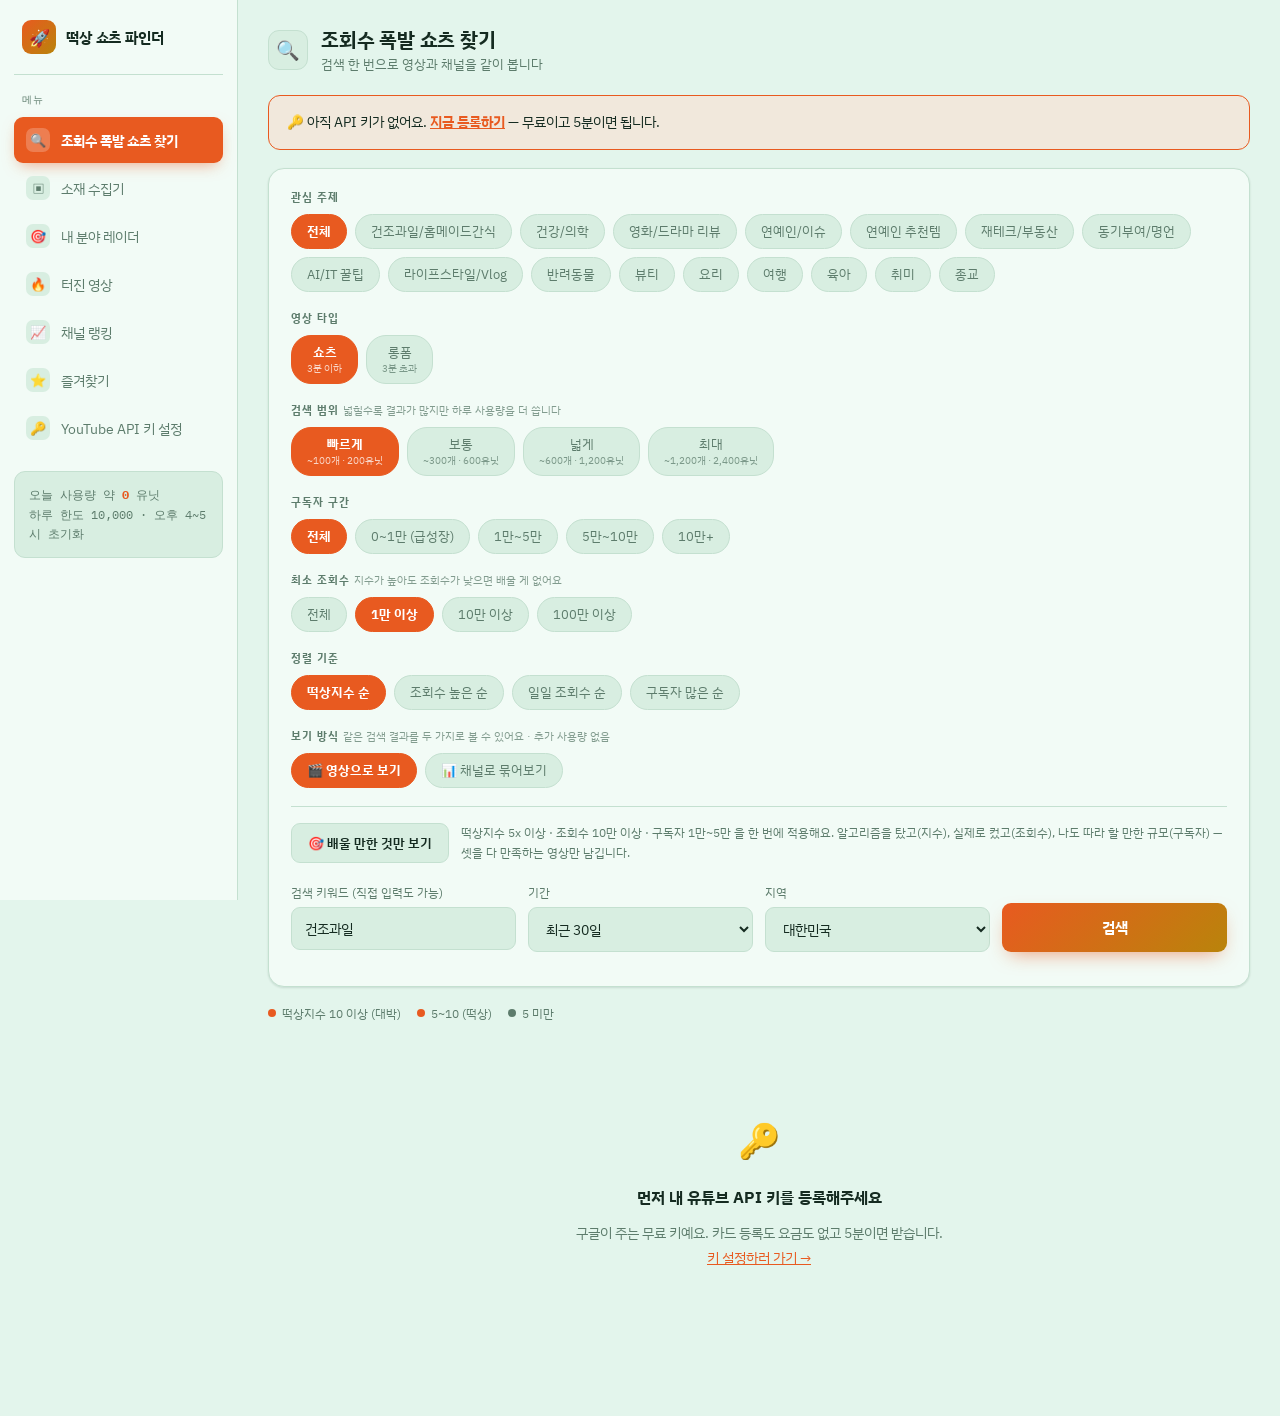
==== commit 6407de71: "Make collector grade settings visible and add restore defaults" ====
--- a/index.html
+++ b/index.html
@@ -412,7 +412,7 @@
 }
 function mcRank(items){const r=mcRules();items.forEach(v=>{v.grade=mcGrade(v,r);});return items.sort((a,b)=>'SABC'.indexOf(a.grade)-'SABC'.indexOf(b.grade)||a.subs-b.subs||a.views-b.views);}
 function mcReason(v){const r=mcRules(),g=mcGrade(v,r);return g==='C'?'B 상한 밖의 영상입니다.':g+' 후보: 구독자 '+r[g].subs.toLocaleString()+'명 미만·조회수 '+r[g].views.toLocaleString()+'회 미만'+(g==='S'?'':' (상위 등급 조건 미충족)');}
-function mcRulePanel(){const r=mcRules();return '<details class="panel mc-rules"><summary>등급 기준 보기 · 변경</summary><p class="note">샘플 제작자의 비공개 기준을 복제한 것이 아닌, 직접 조절하는 발견 우선순위입니다. 두 수치가 모두 상한 미만이면 해당 등급을 부여합니다. S부터 차례로 적용하며 B 범위 밖은 C입니다.</p><form id="mcRulesForm"><div class="mc-rule-grid"><b>등급</b><b>구독자 상한 (미만)</b><b>조회수 상한 (미만)</b>'+['S','A','B'].map(g=>'<b>'+g+'</b><input required type="number" min="1" step="1" aria-label="'+g+' 구독자 상한" name="'+g+'subs" value="'+r[g].subs+'"><input required type="number" min="1" step="1" aria-label="'+g+' 조회수 상한" name="'+g+'views" value="'+r[g].views+'">').join('')+'</div><p class="note">S ≤ A ≤ B 순서로 설정하세요. 저장하면 기존 수집 기록에도 즉시 적용됩니다. API 사용량은 들지 않아요.</p><button class="btn" type="submit">기준 저장 · 재분류</button><span id="mcRulesError" role="alert"></span></form></details>';}
+function mcRulePanel(){const r=mcRules();return '<section class="panel mc-rules" aria-labelledby="mcRulesTitle"><h2 id="mcRulesTitle" style="font-size:16px;margin:0">등급 기준 직접 설정</h2><p class="note">아래 숫자를 클릭해 원하는 기준으로 바꾼 뒤 기준 저장을 누르세요. 두 수치가 모두 상한 미만이면 해당 등급을 부여합니다. S부터 차례로 적용하며 B 범위 밖은 C입니다.</p><form id="mcRulesForm"><div class="mc-rule-grid"><b>등급</b><b>구독자 상한 (미만)</b><b>조회수 상한 (미만)</b>'+['S','A','B'].map(g=>'<b>'+g+'</b><input required type="number" min="1" step="1" aria-label="'+g+' 구독자 상한" name="'+g+'subs" value="'+r[g].subs+'"><input required type="number" min="1" step="1" aria-label="'+g+' 조회수 상한" name="'+g+'views" value="'+r[g].views+'">').join('')+'</div><p class="note">S ≤ A ≤ B 순서로 설정하세요. 저장하면 기존 수집 기록에도 즉시 적용됩니다. API 사용량은 들지 않아요.</p><button class="btn" type="submit">기준 저장 · 재분류</button> <button class="btn" type="button" id="mcRulesReset">기본값 복원</button><span id="mcRulesError" role="alert"></span><p class="note">설정은 이 브라우저에 저장되어 새로고침 후에도 유지됩니다. C는 S·A·B 조건에 해당하지 않는 영상입니다.</p></form></section>';}
 
 function mcViewRange(min,max){
   const parse=v=>String(v).trim()===''?null:Number(v);
@@ -525,6 +525,7 @@
   if(runs.used>=2)$('mcRemaining').textContent='오늘 실행을 다 썼어요 — '+mcResetLabel()+'에 다시 2번 생겨요';
   else if(remain===0)$('mcRemaining').textContent='전체 수집에는 2번이 필요해요. 절반씩은 1번 더 실행할 수 있어요.';
   mcProgress();
+  $('mcRulesReset').onclick=()=>{try{mcWrite(MC_RULE_STORE,MC_RULE_DEFAULTS);MC.filter='전체';pgCollector();toast('기본 등급 기준으로 복원했어요');}catch(err){$('mcRulesError').textContent=' 저장하지 못했어요. 브라우저 저장 공간을 확인해 주세요.';}};
   $('mcRulesForm').onsubmit=e=>{e.preventDefault();const fd=new FormData(e.target),r={};for(const g of ['S','A','B'])r[g]={subs:Number(fd.get(g+'subs')),views:Number(fd.get(g+'views'))};if(!mcValidRules(r)){$('mcRulesError').textContent=' 양의 정수로, S ≤ A ≤ B 순서로 입력해 주세요.';return;}try{mcWrite(MC_RULE_STORE,r);MC.filter='전체';pgCollector();toast('새 기준으로 기존 기록까지 재분류했어요');}catch(err){$('mcRulesError').textContent=' 저장하지 못했어요. 브라우저 저장 공간을 확인해 주세요.';}};
   $('mcKey').onclick=()=>go('key');
   $('mcQuery').value=MC.query||'';
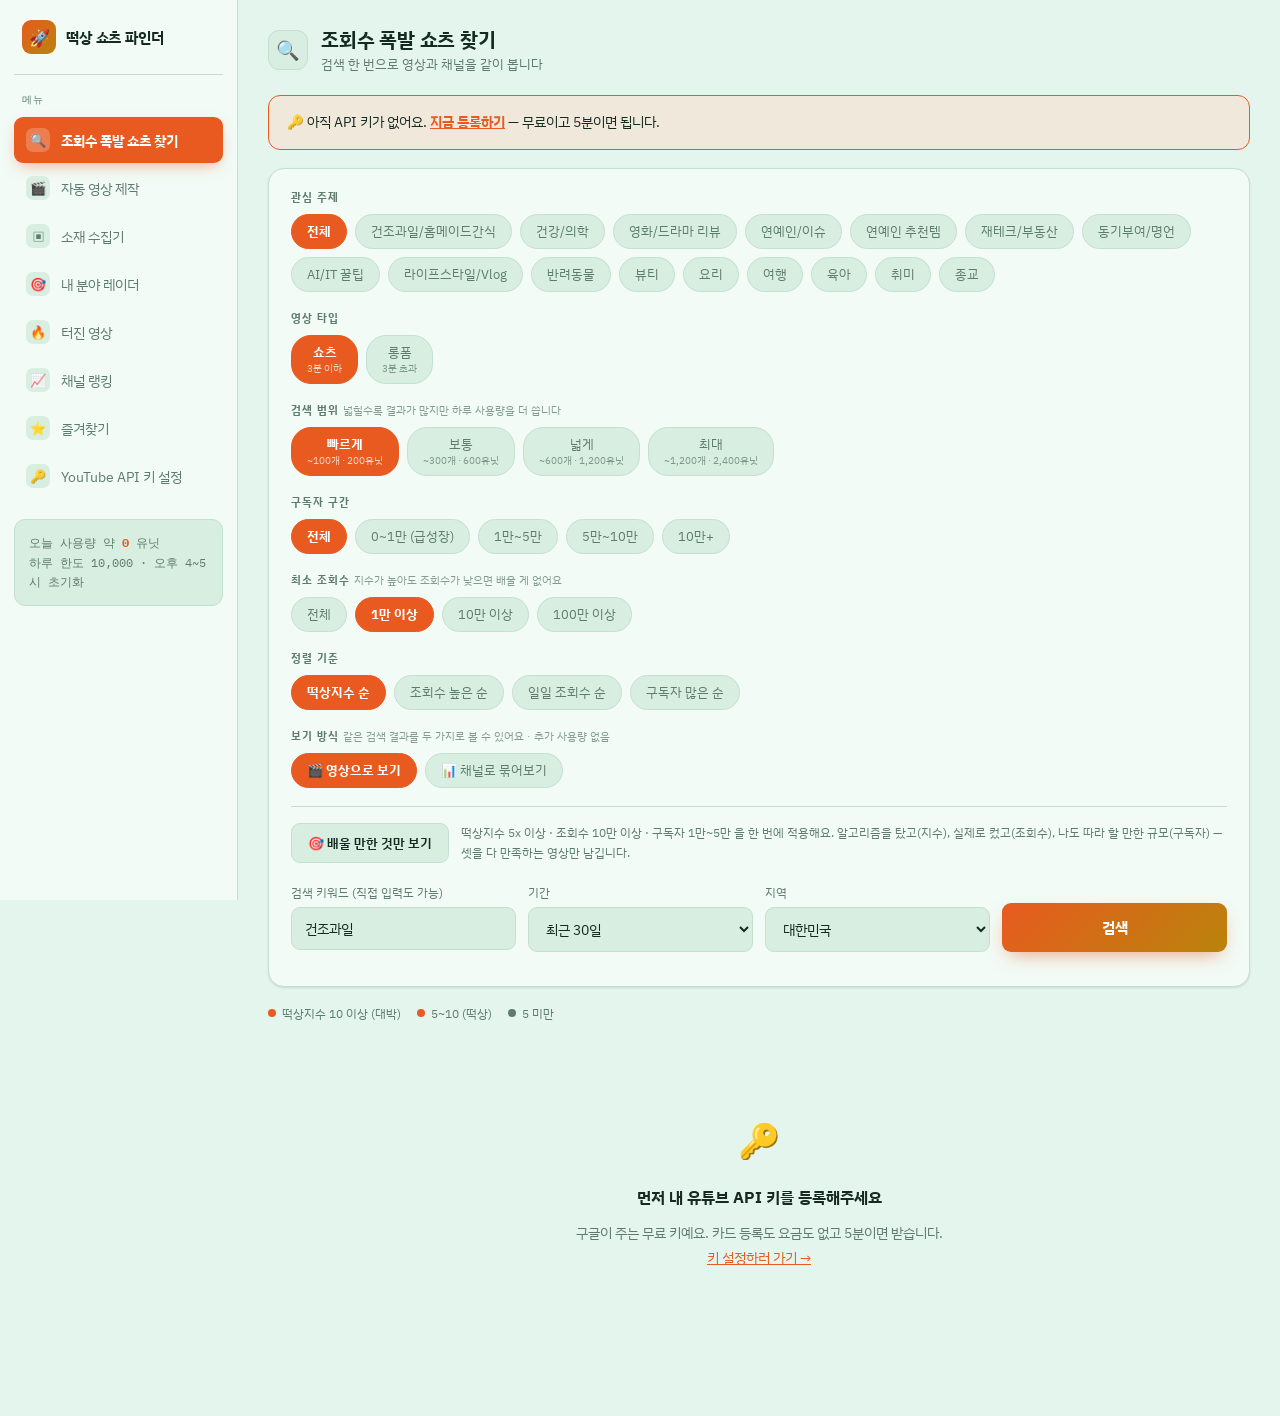
==== commit 9aea6f9c: "Connect video discovery to Mac production workflow" ====
--- a/index.html
+++ b/index.html
@@ -315,6 +315,8 @@
 .mc-rule-grid{display:grid;grid-template-columns:50px 1fr 1fr;gap:10px;align-items:center;margin:14px 0;font-size:12px}.mc-rule-grid input{min-width:0;width:100%;padding:10px;background:var(--surface-2);border:1px solid var(--line);border-radius:6px;color:var(--text)}.mc-rules summary{cursor:pointer;font-size:13px}.mc-grade-disclosure{margin-bottom:16px}#mcRulesError{color:#ff9191;font-size:12px}
 .mc-view-inputs{align-items:flex-end}.mc-view-inputs label{display:flex;flex-direction:column;gap:8px;flex:1;min-width:160px;font-size:13px}.mc-view-inputs input{width:100%;min-width:0;background:var(--surface-2);color:var(--text);border:1px solid var(--line);padding:11px 13px;border-radius:9px;font:inherit}#mcViewsError{color:var(--danger)}
 </style>
+<link rel="stylesheet" href="production.css">
+<script src="production.js"></script>
 </head>
 <body>
 <div class="app">
@@ -327,6 +329,7 @@
     <div class="menu-label">메뉴</div>
     <nav class="nav" id="nav">
       <a data-page="search"><span class="ic">🔍</span>조회수 폭발 쇼츠 찾기</a>
+      <a href="#production" data-page="production"><span class="ic">🎬</span>자동 영상 제작</a>
       <a href="#collector" data-page="collector"><span class="ic">▣</span>소재 수집기</a>
       <a data-page="radar"><span class="ic">🎯</span>내 분야 레이더</a>
       <a data-page="trend"><span class="ic">🔥</span>터진 영상</a>
@@ -477,7 +480,7 @@
     const url='https://www.youtube.com/watch?v='+encodeURIComponent(v.id),link=()=>{const a=document.createElement('a');a.href=url;a.target='_blank';a.rel='noopener';return a;};
     const a=link(),img=document.createElement('img');img.src=v.thumb;img.alt=v.title;img.loading='lazy';a.append(img);td().append(a);
     td().textContent=mcLanguage(v);
-    const title=td();title.className='mc-title-cell';if(v.isNew){const tag=document.createElement('span');tag.className='mc-new';tag.textContent='NEW';title.append(tag);}const name=link();name.textContent=v.title;title.append(name);const tags=document.createElement('small');tags.textContent=mcTags(v.title).join(' · ');title.append(tags);const reason=document.createElement('small');reason.textContent=mcReason(v);title.append(reason);
+    const title=td();title.className='mc-title-cell';if(v.isNew){const tag=document.createElement('span');tag.className='mc-new';tag.textContent='NEW';title.append(tag);}const name=link();name.textContent=v.title;title.append(name);const tags=document.createElement('small');tags.textContent=mcTags(v.title).join(' · ');title.append(tags);const reason=document.createElement('small');reason.textContent=mcReason(v);title.append(reason);const produce=document.createElement('button');produce.className='av-produce';produce.textContent='영상 제작';produce.onclick=()=>avSelect(v);title.append(produce);
     td().textContent=v.channel;td().textContent=fmtNum(v.subs);td().textContent=fmtNum(v.views);td().textContent=fmtDur(v.dur);td().textContent=v.publishedAt.slice(0,10);td().textContent=v.score.toFixed(1)+'x';td().textContent=fmtNum(v.daily)+'/일';
     const check=document.createElement('input');check.type='checkbox';check.checked=!!v.saved;check.setAttribute('aria-label',v.title+' 보관');check.onchange=()=>{try{const all=mcRecords(),found=all.find(x=>x.id===v.id);if(found){found.saved=check.checked;mcWrite(MC_STORE,all);pgCollector();}}catch(e){check.checked=!check.checked;toast('보관하지 못했어요. 저장 공간을 확인해 주세요.');}};td().append(check);body.append(tr);
   });
@@ -646,6 +649,7 @@
   max:{orders:['viewCount','relevance','date','rating'],pages:6,cost:2400},
 };
 const PAGES={
+  production:{ic:"🎬",t:"자동 영상 제작",d:"소재 선택부터 맥 편집기에서 영상 완성까지"},
   collector:{ic:'▣',t:'유튜브 소재 수집기',d:'한국 여행 관련 영상을 국가·언어 제한 없이 수집'},
   search:{ic:'🔍',t:'조회수 폭발 쇼츠 찾기',d:'검색 한 번으로 영상과 채널을 같이 봅니다'},
   radar:{ic:'🎯',t:'내 분야 레이더',d:'지켜보는 채널의 최신 영상'},
@@ -819,6 +823,7 @@
       '<div class="cline"><span>떡상지수'+
         (v.score>=5&&v.views<10000?' <span class="warn" title="구독자가 적어 지수만 커진 경우예요">⚠︎ 참고 가치 낮음</span>':'')+
         '</span><b style="color:'+scoreColor(v.score)+'">'+(v.subs?v.score.toFixed(1)+'x':'—')+'</b></div>'+
+      '<button class="av-produce" data-produce="'+data+'">이 영상으로 제작</button>'+
       '<div class="btrack"><div class="bfill" style="width:'+
         Math.min(100,(v.score/20)*100)+'%;background:'+scoreColor(v.score)+'"></div></div>'+
     '</div>'+
@@ -841,9 +846,9 @@
   document.querySelectorAll('#nav a').forEach(a=>a.classList.toggle('on',a.dataset.page===p));
   const m=PAGES[p]||PAGES.search;
   $('pgIcon').textContent=m.ic; $('pgTitle').textContent=m.t; $('pgDesc').textContent=m.d;
-  $('banner').innerHTML = (!getKey()&&p!=='key'&&p!=='trend')
+  $('banner').innerHTML = (!getKey()&&p!=='key'&&p!=='trend'&&p!=='production')
     ? '<div class="banner">🔑 아직 API 키가 없어요. <a onclick="go(\'key\')">지금 등록하기</a> — 무료이고 5분이면 됩니다.</div>' : '';
-  ({collector:pgCollector,radar:pgRadar,search:pgSearch,trend:pgTrend,rank:pgRank,fav:pgFav,key:pgKey}[p]||pgSearch)();
+  ({production:pgProduction,collector:pgCollector,radar:pgRadar,search:pgSearch,trend:pgTrend,rank:pgRank,fav:pgFav,key:pgKey}[p]||pgSearch)();
   window.scrollTo({top:0});
 }
 window.go=go;
--- a/production.css
+++ b/production.css
@@ -0,0 +1 @@
+.av-intro{padding:28px 0 30px}.av-eyebrow{font-weight:700;color:var(--up);font-size:13px}.av-intro h2{font-size:clamp(25px,3vw,36px);margin:12px 0;letter-spacing:-1px}.av-intro p{color:var(--text-muted);line-height:1.7}.av-flow{display:flex;gap:12px;flex-wrap:wrap;margin-top:24px}.av-flow span{padding:9px 14px;border:1px solid var(--line);border-radius:20px;font-size:13px}.av-layout{display:grid;grid-template-columns:minmax(0,1fr) 320px;gap:22px;align-items:start}.av-form h3{margin:4px 0 20px}.av-form h3:not(:first-child){margin-top:34px}.av-form small{font-size:12px;font-weight:400;color:var(--text-muted)}.av-form label{display:block;font-size:13px;font-weight:600;margin:16px 0 8px}.av-form input:not([type=checkbox]),.av-form textarea,.av-form select{box-sizing:border-box;width:100%;padding:12px;border:1px solid var(--line);border-radius:10px;background:var(--bg,#15161f);color:var(--text,#eee);font:inherit}.av-form textarea{resize:vertical;line-height:1.7}.av-options{display:flex;gap:24px;align-items:center}.av-options label{flex:1}.av-options .av-check{display:flex;gap:8px;align-items:center}.av-form details{border:1px solid var(--line);border-radius:12px;padding:16px;margin-bottom:22px}.av-form summary{cursor:pointer;font-size:14px}.av-handoff{position:sticky;top:24px}.av-handoff p{font-size:14px;line-height:1.8;color:var(--text-muted)}.av-handoff .go,.av-handoff .btn{width:100%;margin:8px 0}.av-help{border-top:1px solid var(--line);padding-top:20px;margin-top:24px}.av-help p{font-size:12px}#avStatus{font-size:13px;line-height:1.7;margin-top:16px;color:var(--up)}.av-produce{margin-top:12px;padding:8px 12px;border-radius:8px;background:var(--gold-bright);color:white;border:0;cursor:pointer;font:inherit;font-size:12px}.av-form :focus-visible,.av-handoff :focus-visible{outline:3px solid var(--up);outline-offset:3px}@media(max-width:1000px){.av-layout{grid-template-columns:1fr}.av-handoff{position:static}}@media(max-width:500px){.av-options{display:block}}
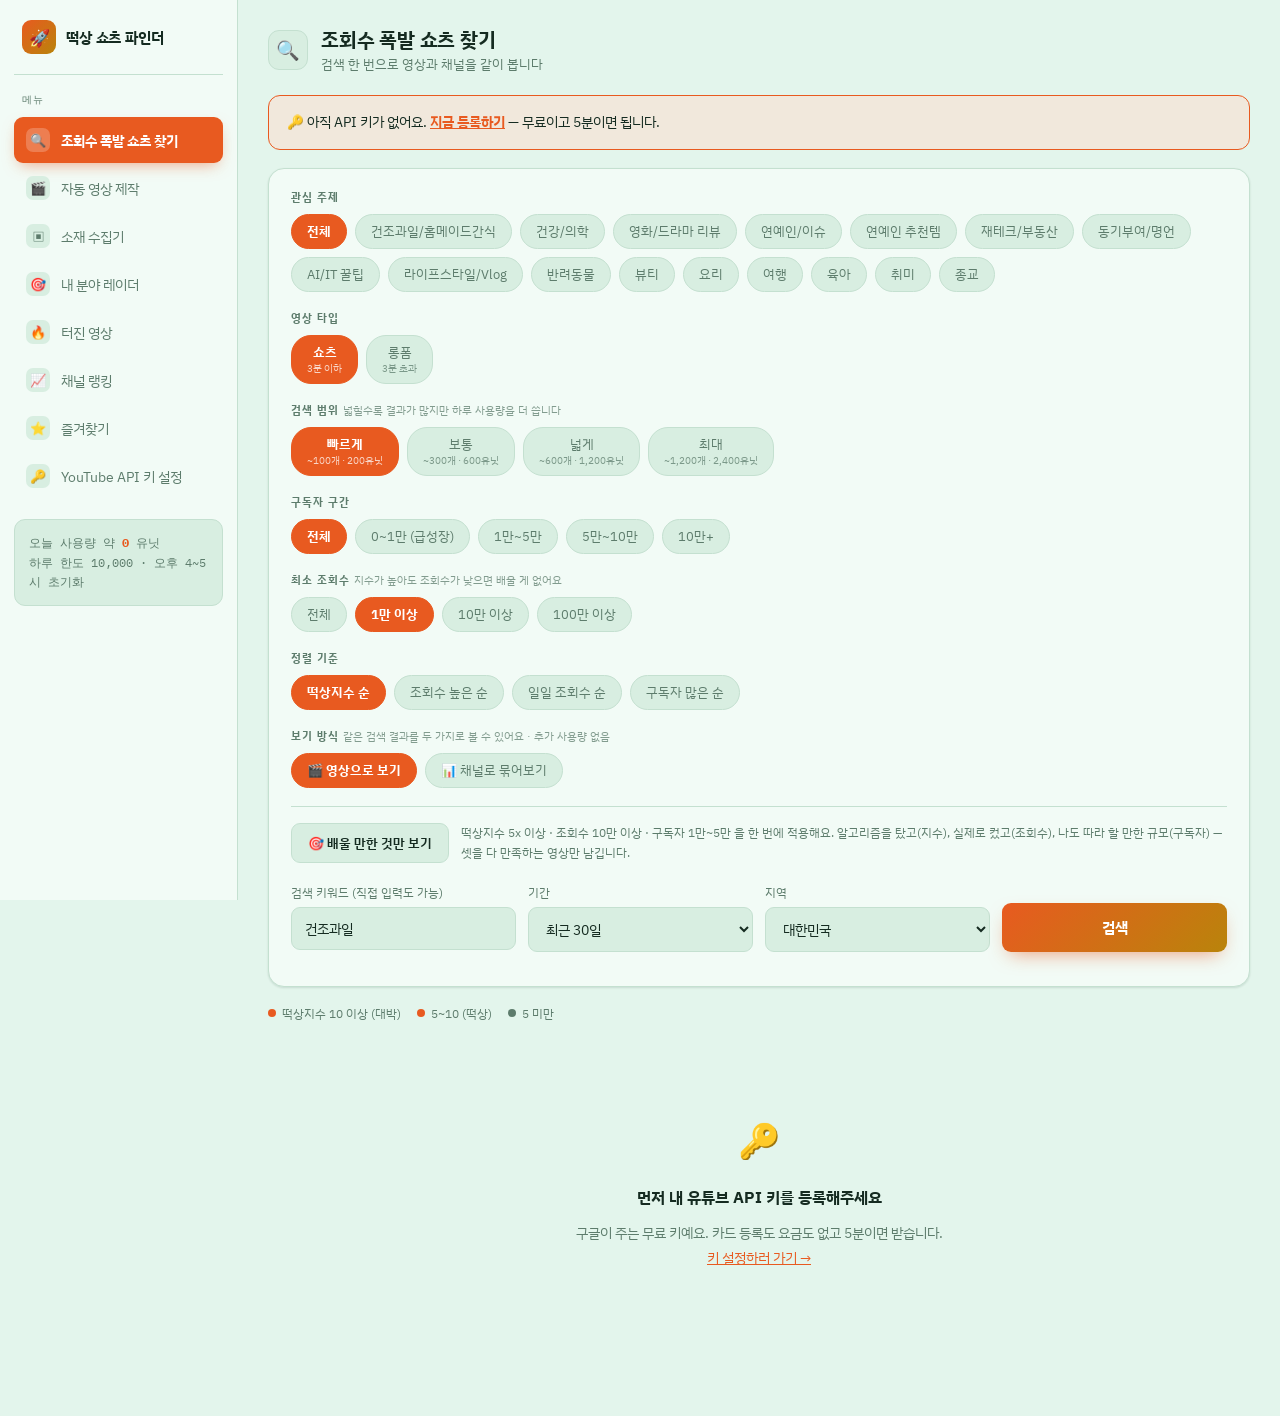
==== commit 20cdf02d: "Show collector duration controls and default to videos at least eight minutes" ====
--- a/index.html
+++ b/index.html
@@ -378,7 +378,7 @@
 function mcQueryBatch(queries,used){const half=Math.ceil(queries.length/2);return queries.slice(used*half,(used+1)*half);}
 
 const MC_STORE='yt_material_records_v1', MC_RUNS='yt_material_runs_v1';
-const MC={scope:'half',period:'90',duration:'all',searchMode:'world',filter:'전체',query:'',sort:'new',viewMin:'',viewMax:'',busy:false,message:'',progress:null};
+const MC={scope:'half',period:'90',duration:'eight',searchMode:'world',filter:'전체',query:'',sort:'new',viewMin:'',viewMax:'',busy:false,message:'',progress:null};
 function mcDay(date=new Date()){ return new Intl.DateTimeFormat('sv-SE',{timeZone:'America/Los_Angeles',year:'numeric',month:'2-digit',day:'2-digit'}).format(date); }
 function mcResetTime(now=new Date()){
   const day=mcDay(now);let lo=now.getTime(),hi=lo+27*3600000;
@@ -417,6 +417,11 @@
 function mcReason(v){const r=mcRules(),g=mcGrade(v,r);return g==='C'?'B 상한 밖의 영상입니다.':g+' 후보: 구독자 '+r[g].subs.toLocaleString()+'명 미만·조회수 '+r[g].views.toLocaleString()+'회 미만'+(g==='S'?'':' (상위 등급 조건 미충족)');}
 function mcRulePanel(){const r=mcRules();return '<section class="panel mc-rules" aria-labelledby="mcRulesTitle"><h2 id="mcRulesTitle" style="font-size:16px;margin:0">등급 기준 직접 설정</h2><p class="note">아래 숫자를 클릭해 원하는 기준으로 바꾼 뒤 기준 저장을 누르세요. 두 수치가 모두 상한 미만이면 해당 등급을 부여합니다. S부터 차례로 적용하며 B 범위 밖은 C입니다.</p><form id="mcRulesForm"><div class="mc-rule-grid"><b>등급</b><b>구독자 상한 (미만)</b><b>조회수 상한 (미만)</b>'+['S','A','B'].map(g=>'<b>'+g+'</b><input required type="number" min="1" step="1" aria-label="'+g+' 구독자 상한" name="'+g+'subs" value="'+r[g].subs+'"><input required type="number" min="1" step="1" aria-label="'+g+' 조회수 상한" name="'+g+'views" value="'+r[g].views+'">').join('')+'</div><p class="note">S ≤ A ≤ B 순서로 설정하세요. 저장하면 기존 수집 기록에도 즉시 적용됩니다. API 사용량은 들지 않아요.</p><button class="btn" type="submit">기준 저장 · 재분류</button> <button class="btn" type="button" id="mcRulesReset">기본값 복원</button><span id="mcRulesError" role="alert"></span><p class="note">설정은 이 브라우저에 저장되어 새로고침 후에도 유지됩니다. C는 S·A·B 조건에 해당하지 않는 영상입니다.</p></form></section>';}
 
+function mcMatchesDuration(seconds,mode){
+  if(mode==='all')return true;
+  const n=Number(seconds);
+  return Number.isFinite(n)&&n>=(mode==='eight'?480:mode==='long'?1201:300);
+}
 function mcViewRange(min,max){
   const parse=v=>String(v).trim()===''?null:Number(v);
   const lo=parse(min),hi=parse(max);
@@ -491,7 +496,7 @@
   if(current!=='collector')return;
   let records;try{records=mcRecords();}catch(e){records=ls.get(MC_STORE,[]);MC.message='브라우저 저장 공간을 확인해 주세요.';}
   const range=mcViewRange(MC.viewMin,MC.viewMax);
-  const matching=records.filter(v=>mcMatchesViews(v,range));
+  const matching=records.filter(v=>mcMatchesViews(v,range)&&mcMatchesDuration(v.dur,MC.duration));
   const rows=MC.filter==='보관함'?matching.filter(v=>v.saved):mcVisible(matching), runs=mcRuns();
   const filtered=rows.filter(v=>MC.filter==='전체'||MC.filter==='보관함'||(MC.filter==='NEW'?v.isNew:v.grade===MC.filter));
   const remain=MC.scope==='half'?Math.max(0,2-runs.used):(runs.used===0?1:0);
@@ -500,6 +505,7 @@
     <section class="panel mc-search-panel">
       <div class="mc-label">검색 대상</div><div class="mc-choice-grid">${options('searchMode',[['world','한국 여행 전체<small>11개 언어의 여행·음식·관광 영상 검색</small>'],['vlog','다국어 브이로그<small>11개 언어 · 중국어 간체·번체 브이로그 검색</small>']])}</div><div class="mc-label mc-section-label">수집 범위</div><div class="mc-choice-grid">${options('scope',[['half','절반씩<small>하루 2번까지 가능 · 평소 추천</small>'],['all','전체 한 번에<small>오늘 치 2번을 한 번에 사용</small>']])}</div>
       <div class="mc-label mc-section-label">기간</div><div class="mc-choice-grid">${options('period',[['90','최근 90일<small>새로 올라온 영상 위주 · 평소 추천</small>'],['any','년도 상관없이<small>오래된 영상까지 전부 뒤져요</small>']])}</div>
+      <div class="mc-filters"><div><span class="mc-label">영상 길이</span><div class="row">${options('duration',[['all','길이 무관'],['any','5분 이상'],['eight','8분 이상'],['long','20분 초과']])}</div></div></div><p class="note">기본값은 8분 이상입니다. 자동 수집·직접 검색·기존 목록에 함께 적용됩니다. 짧은 영상은 삭제하지 않고 숨깁니다.</p>
       <button type="button" class="go mc-collect-main" id="mcStart" ${MC.busy||remain<=0?'disabled':''}>${MC.busy?'수집 중…':'▶ 수집 시작'}</button>
       <div class="mc-remaining" id="mcRemaining"><span class="mc-dots">${'■ '.repeat(Math.max(0,2-runs.used))}</span>오늘 남은 실행 <b>${Math.max(0,2-runs.used)}번</b> · 지금 선택은 <b>${MC.scope==='half'?1:2}번</b> 사용</div>
       <section id="mcProgress" class="mc-progress" hidden><div id="mcProgressTitle" role="status" aria-live="polite"></div><progress id="mcProgressBar" max="1" value="0" aria-label="키워드 검색 진행"></progress><div class="mc-runlog"><strong id="mcRunInfo"></strong><p id="mcKeepInfo"></p><p id="mcCurrentKeyword"></p></div></section>
@@ -509,7 +515,7 @@
     <div class="mc-save-notice">📁 목록은 통화기록처럼 위에 쌓여요 — 1주일 지난 건 알아서 정리 · 쓸 영상은 ＋ 체크로 보관!</div>
     <section class="panel mc-direct"><div class="mc-label">검색어로 직접 찾기</div>
       <form id="mcSearchForm" class="searchbar mc-searchbar"><input type="text" id="mcQuery" aria-label="소재 검색어" placeholder="예: korea trip, korea travel 또는 원하는 검색어" autocomplete="off" maxlength="200" ${MC.busy?'disabled':''}><button class="go" id="mcSearch" ${MC.busy?'disabled':''}>검색</button></form>
-      <details class="mc-suggestions"><summary>추천 검색어 24개 · 검색 조건 보기</summary><div class="mc-keywords" id="mcKeywords"></div><div class="mc-filters"><div><span class="mc-label">영상 길이</span><div class="row">${options('duration',[['all','길이 무관'],['any','5분 이상'],['eight','8분 이상'],['long','20분 초과']])}</div></div></div><p class="note" id="mcPlanned"></p><p class="note">직접 검색에도 위 기간·영상 길이가 적용됩니다. 수집 횟수는 미국 태평양 시간 자정(한국 오후 4시 또는 5시)에 초기화됩니다. 실제 API 잔여량과는 별개예요.</p></details>
+      <details class="mc-suggestions"><summary>추천 검색어 24개 · 검색 조건 보기</summary><div class="mc-keywords" id="mcKeywords"></div><p class="note" id="mcPlanned"></p><p class="note">직접 검색에도 위 기간·영상 길이가 적용됩니다. 수집 횟수는 미국 태평양 시간 자정(한국 오후 4시 또는 5시)에 초기화됩니다. 실제 API 잔여량과는 별개예요.</p></details>
     </section>
     <p class="note mc-grade-disclosure">S·A·B·C는 구독자·조회수 규모로 정하는 <b>발견 우선순위</b>입니다. 영상 내용·얼굴·실제 음성·원본 여부는 분석하지 않으며, 다른 사람이 사용했는지도 알 수 없습니다.</p>${mcRulePanel()}<div class="mc-resultbar"><h2>수집한 영상 <span>${rows.length}</span></h2><label>정렬 <select id="mcSort"><option value="new">최신 수집순</option><option value="grade">발견 우선순위순</option><option value="subsAsc">구독자 적은 순</option><option value="viewsAsc">조회수 적은 순</option><option value="views">조회수순</option><option value="daily">일평균 조회수순</option></select></label></div>
     <section class="panel"><div class="mc-label">조회수로 필터링</div>
@@ -546,7 +552,7 @@
   filtered.sort((a,b)=>MC.sort==='grade'?'SABC'.indexOf(a.grade)-'SABC'.indexOf(b.grade)||a.subs-b.subs:MC.sort==='subsAsc'?a.subs-b.subs:MC.sort==='viewsAsc'?a.views-b.views:MC.sort==='views'?b.views-a.views:MC.sort==='daily'?b.daily-a.daily:b.collectedAt-a.collectedAt||b.score-a.score);
   $('mcExport').disabled=!filtered.length;$('mcExport').onclick=()=>mcExport(filtered);
   if(filtered.length)mcTable(filtered);
-  if(!filtered.length)$('mcGrid').innerHTML='<div class="mc-empty"><strong>'+(records.length?'조건에 맞는 영상이 없어요':'검색하면 이곳에 영상이 모여요')+'</strong><p>'+(records.length?'조회수 범위를 넓히거나 초기화하고, 전체 탭이나 다른 등급을 선택해 보세요.':'검색어 입력 → 검색 → 마음에 드는 영상의 ＋ 버튼으로 보관')+'</p></div>';
+  if(!filtered.length)$('mcGrid').innerHTML='<div class="mc-empty"><strong>'+(records.length?'조건에 맞는 영상이 없어요':'검색하면 이곳에 영상이 모여요')+'</strong><p>'+(records.length?'영상 길이나 조회수 범위를 넓히고, 전체 탭이나 다른 등급을 선택해 보세요.':'검색어 입력 → 검색 → 마음에 드는 영상의 ＋ 버튼으로 보관')+'</p></div>';
 }
 async function mcCollect(mode){
   const key=getKey();if(!key){toast('API 키 설정에서 키를 먼저 등록해 주세요');return;}
@@ -575,7 +581,7 @@
       MC.progress.done=i+1;MC.progress.candidates=ids.size;mcProgress();
     }
     MC.progress.stage='영상 길이·조회수 확인 중…';mcProgress();
-    const videos=(await batch(key,'videos',[...ids],'snippet,statistics,contentDetails')).filter(v=>v.snippet&&v.statistics&&toSec(v.contentDetails?.duration)>=(duration==='eight'?480:duration==='long'?1201:duration==='all'?0:300)&&v.snippet.liveBroadcastContent!=='live'&&v.snippet.liveBroadcastContent!=='upcoming');
+    const videos=(await batch(key,'videos',[...ids],'snippet,statistics,contentDetails')).filter(v=>v.snippet&&v.statistics&&mcMatchesDuration(toSec(v.contentDetails?.duration),duration)&&v.snippet.liveBroadcastContent!=='live'&&v.snippet.liveBroadcastContent!=='upcoming');
     MC.progress.stage='채널 구독자 확인 중…';mcProgress();
     const channels=await batch(key,'channels',[...new Set(videos.map(v=>v.snippet.channelId))],'statistics');
     const stats=Object.fromEntries(channels.filter(c=>c.statistics&&!c.statistics.hiddenSubscriberCount&&c.statistics.subscriberCount!=null).map(c=>[c.id,c.statistics]));
--- a/production.css
+++ b/production.css
@@ -1 +1,3 @@
 .av-intro{padding:28px 0 30px}.av-eyebrow{font-weight:700;color:var(--up);font-size:13px}.av-intro h2{font-size:clamp(25px,3vw,36px);margin:12px 0;letter-spacing:-1px}.av-intro p{color:var(--text-muted);line-height:1.7}.av-flow{display:flex;gap:12px;flex-wrap:wrap;margin-top:24px}.av-flow span{padding:9px 14px;border:1px solid var(--line);border-radius:20px;font-size:13px}.av-layout{display:grid;grid-template-columns:minmax(0,1fr) 320px;gap:22px;align-items:start}.av-form h3{margin:4px 0 20px}.av-form h3:not(:first-child){margin-top:34px}.av-form small{font-size:12px;font-weight:400;color:var(--text-muted)}.av-form label{display:block;font-size:13px;font-weight:600;margin:16px 0 8px}.av-form input:not([type=checkbox]),.av-form textarea,.av-form select{box-sizing:border-box;width:100%;padding:12px;border:1px solid var(--line);border-radius:10px;background:var(--bg,#15161f);color:var(--text,#eee);font:inherit}.av-form textarea{resize:vertical;line-height:1.7}.av-options{display:flex;gap:24px;align-items:center}.av-options label{flex:1}.av-options .av-check{display:flex;gap:8px;align-items:center}.av-form details{border:1px solid var(--line);border-radius:12px;padding:16px;margin-bottom:22px}.av-form summary{cursor:pointer;font-size:14px}.av-handoff{position:sticky;top:24px}.av-handoff p{font-size:14px;line-height:1.8;color:var(--text-muted)}.av-handoff .go,.av-handoff .btn{width:100%;margin:8px 0}.av-help{border-top:1px solid var(--line);padding-top:20px;margin-top:24px}.av-help p{font-size:12px}#avStatus{font-size:13px;line-height:1.7;margin-top:16px;color:var(--up)}.av-produce{margin-top:12px;padding:8px 12px;border-radius:8px;background:var(--gold-bright);color:white;border:0;cursor:pointer;font:inherit;font-size:12px}.av-form :focus-visible,.av-handoff :focus-visible{outline:3px solid var(--up);outline-offset:3px}@media(max-width:1000px){.av-layout{grid-template-columns:1fr}.av-handoff{position:static}}@media(max-width:500px){.av-options{display:block}}
+
+.av-workshop{max-width:1200px}.av-workshop .panel{margin-bottom:22px}.av-workshop .av-form h3{margin:0 0 18px;font-size:21px}.av-row{display:flex;gap:14px;align-items:end;flex-wrap:wrap;margin:12px 0}.av-row label{margin:0}.av-row .btn,.av-row .go{margin:0}.av-grow{flex:1;min-width:240px}.av-row select{min-width:110px}.av-row .av-check{display:flex;gap:7px;align-items:center;align-self:center;font-weight:400}.av-color{display:flex!important;align-items:center;gap:6px;font-size:12px!important}.av-form .av-color input{padding:2px;width:42px;height:32px}.av-preview{height:240px;position:relative;border-radius:12px;overflow:hidden;background:linear-gradient(125deg,#43546b,#2b394a);margin-top:20px}.av-preview-captions{position:absolute;bottom:28px;left:5%;width:90%;display:grid;gap:6px;text-align:center}.av-preview-captions>div{padding:10px;border-radius:5px}#avPreviewCredit{position:absolute;padding:6px 12px;font-size:13px;max-width:45%;overflow-wrap:anywhere}.av-statusbar{position:sticky;bottom:12px;background:var(--surface);border:1px solid var(--line);box-shadow:var(--shadow-hi);padding:14px 18px;border-radius:12px;color:var(--text)!important;z-index:5}.av-workshop section{scroll-margin-top:20px}.av-workshop .av-flow .btn{font-size:12px}.av-workshop p{line-height:1.8}@media(max-width:600px){.av-row{align-items:stretch}.av-row>.btn,.av-row>.go{flex:1 1 160px}.av-workshop .av-intro h2{font-size:27px}}
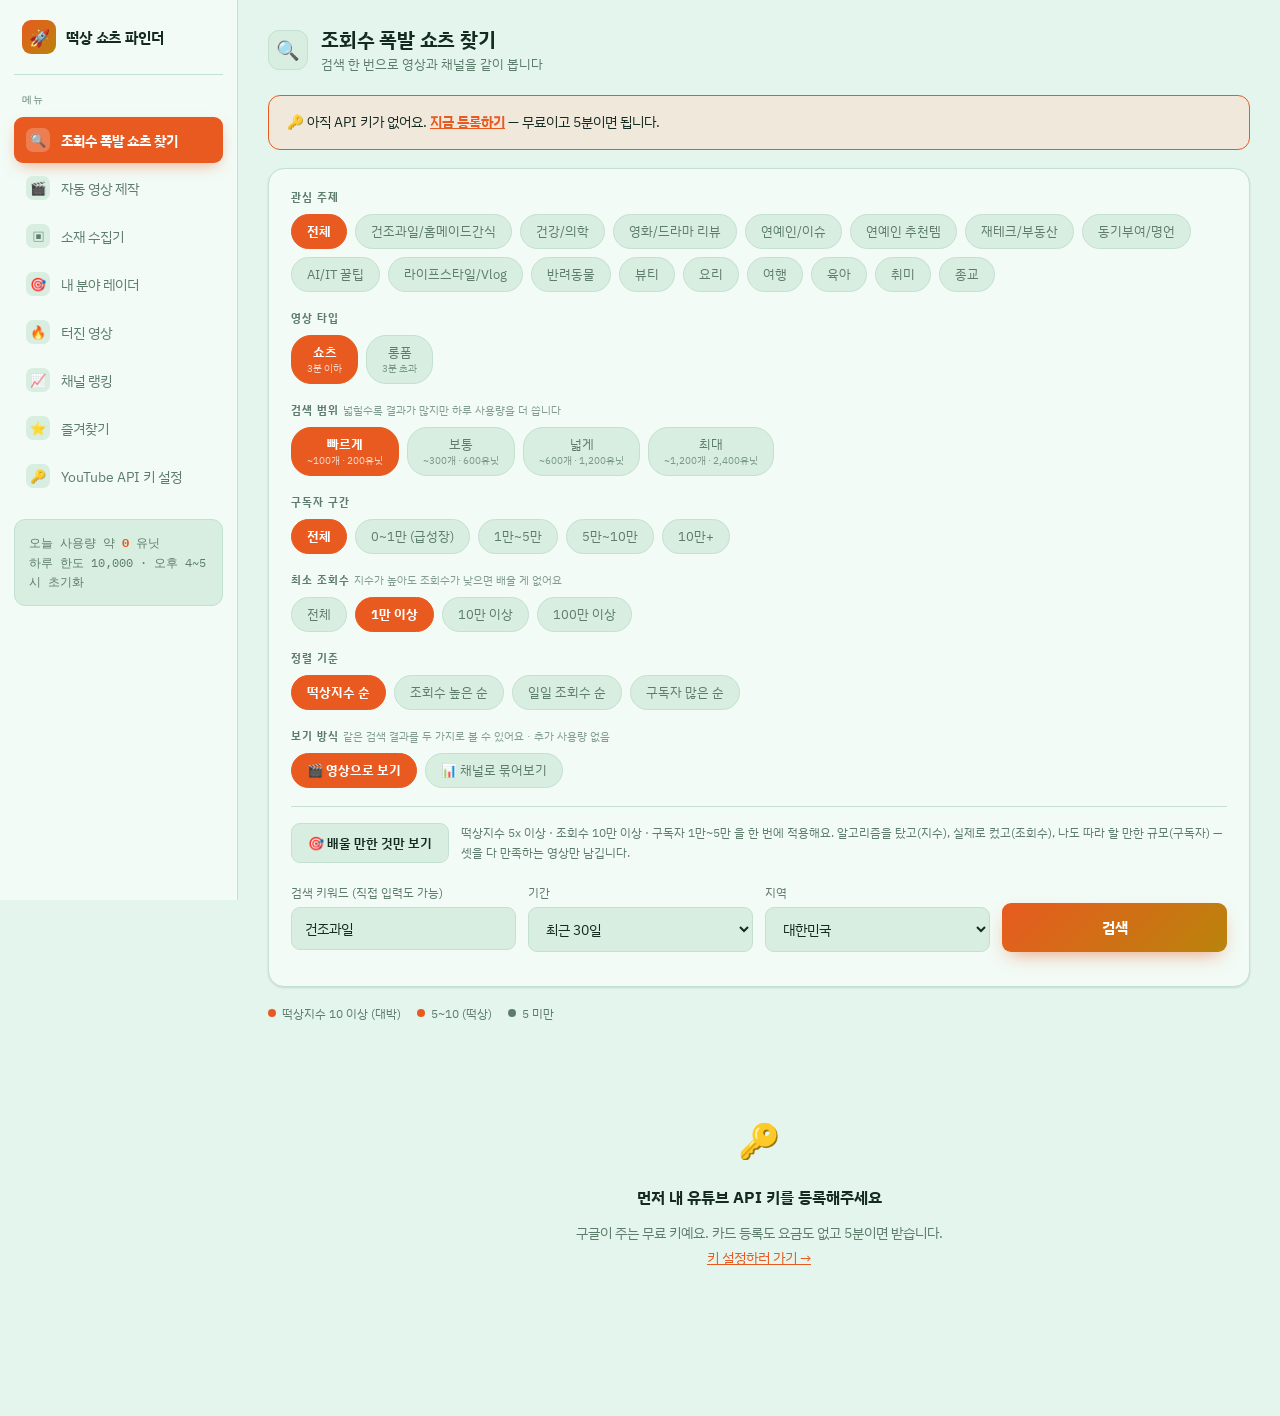
==== commit eaa48b99: "Update production page description and refresh browser editor script cache" ====
--- a/index.html
+++ b/index.html
@@ -316,7 +316,7 @@
 .mc-view-inputs{align-items:flex-end}.mc-view-inputs label{display:flex;flex-direction:column;gap:8px;flex:1;min-width:160px;font-size:13px}.mc-view-inputs input{width:100%;min-width:0;background:var(--surface-2);color:var(--text);border:1px solid var(--line);padding:11px 13px;border-radius:9px;font:inherit}#mcViewsError{color:var(--danger)}
 </style>
 <link rel="stylesheet" href="production.css">
-<script src="production.js"></script>
+<script src="production.js?v=web-editor-1"></script>
 </head>
 <body>
 <div class="app">
@@ -655,7 +655,7 @@
   max:{orders:['viewCount','relevance','date','rating'],pages:6,cost:2400},
 };
 const PAGES={
-  production:{ic:"🎬",t:"자동 영상 제작",d:"소재 선택부터 맥 편집기에서 영상 완성까지"},
+  production:{ic:"🎬",t:"자동 영상 제작",d:"앱 설치 없이 브라우저에서 영상 제작"},
   collector:{ic:'▣',t:'유튜브 소재 수집기',d:'한국 여행 관련 영상을 국가·언어 제한 없이 수집'},
   search:{ic:'🔍',t:'조회수 폭발 쇼츠 찾기',d:'검색 한 번으로 영상과 채널을 같이 봅니다'},
   radar:{ic:'🎯',t:'내 분야 레이더',d:'지켜보는 채널의 최신 영상'},
--- a/production.css
+++ b/production.css
@@ -1,3 +1,11 @@
-.av-intro{padding:28px 0 30px}.av-eyebrow{font-weight:700;color:var(--up);font-size:13px}.av-intro h2{font-size:clamp(25px,3vw,36px);margin:12px 0;letter-spacing:-1px}.av-intro p{color:var(--text-muted);line-height:1.7}.av-flow{display:flex;gap:12px;flex-wrap:wrap;margin-top:24px}.av-flow span{padding:9px 14px;border:1px solid var(--line);border-radius:20px;font-size:13px}.av-layout{display:grid;grid-template-columns:minmax(0,1fr) 320px;gap:22px;align-items:start}.av-form h3{margin:4px 0 20px}.av-form h3:not(:first-child){margin-top:34px}.av-form small{font-size:12px;font-weight:400;color:var(--text-muted)}.av-form label{display:block;font-size:13px;font-weight:600;margin:16px 0 8px}.av-form input:not([type=checkbox]),.av-form textarea,.av-form select{box-sizing:border-box;width:100%;padding:12px;border:1px solid var(--line);border-radius:10px;background:var(--bg,#15161f);color:var(--text,#eee);font:inherit}.av-form textarea{resize:vertical;line-height:1.7}.av-options{display:flex;gap:24px;align-items:center}.av-options label{flex:1}.av-options .av-check{display:flex;gap:8px;align-items:center}.av-form details{border:1px solid var(--line);border-radius:12px;padding:16px;margin-bottom:22px}.av-form summary{cursor:pointer;font-size:14px}.av-handoff{position:sticky;top:24px}.av-handoff p{font-size:14px;line-height:1.8;color:var(--text-muted)}.av-handoff .go,.av-handoff .btn{width:100%;margin:8px 0}.av-help{border-top:1px solid var(--line);padding-top:20px;margin-top:24px}.av-help p{font-size:12px}#avStatus{font-size:13px;line-height:1.7;margin-top:16px;color:var(--up)}.av-produce{margin-top:12px;padding:8px 12px;border-radius:8px;background:var(--gold-bright);color:white;border:0;cursor:pointer;font:inherit;font-size:12px}.av-form :focus-visible,.av-handoff :focus-visible{outline:3px solid var(--up);outline-offset:3px}@media(max-width:1000px){.av-layout{grid-template-columns:1fr}.av-handoff{position:static}}@media(max-width:500px){.av-options{display:block}}
-
-.av-workshop{max-width:1200px}.av-workshop .panel{margin-bottom:22px}.av-workshop .av-form h3{margin:0 0 18px;font-size:21px}.av-row{display:flex;gap:14px;align-items:end;flex-wrap:wrap;margin:12px 0}.av-row label{margin:0}.av-row .btn,.av-row .go{margin:0}.av-grow{flex:1;min-width:240px}.av-row select{min-width:110px}.av-row .av-check{display:flex;gap:7px;align-items:center;align-self:center;font-weight:400}.av-color{display:flex!important;align-items:center;gap:6px;font-size:12px!important}.av-form .av-color input{padding:2px;width:42px;height:32px}.av-preview{height:240px;position:relative;border-radius:12px;overflow:hidden;background:linear-gradient(125deg,#43546b,#2b394a);margin-top:20px}.av-preview-captions{position:absolute;bottom:28px;left:5%;width:90%;display:grid;gap:6px;text-align:center}.av-preview-captions>div{padding:10px;border-radius:5px}#avPreviewCredit{position:absolute;padding:6px 12px;font-size:13px;max-width:45%;overflow-wrap:anywhere}.av-statusbar{position:sticky;bottom:12px;background:var(--surface);border:1px solid var(--line);box-shadow:var(--shadow-hi);padding:14px 18px;border-radius:12px;color:var(--text)!important;z-index:5}.av-workshop section{scroll-margin-top:20px}.av-workshop .av-flow .btn{font-size:12px}.av-workshop p{line-height:1.8}@media(max-width:600px){.av-row{align-items:stretch}.av-row>.btn,.av-row>.go{flex:1 1 160px}.av-workshop .av-intro h2{font-size:27px}}
+/* A compact native-style workspace; the discovery pages keep their own theme. */
+.av-workshop{--av-bg:#f5f5f7;--av-control:#fff;--av-text:#202124;--av-muted:#64666c;--av-line:#d0d1d5;max-width:1180px;margin:4px auto 24px;background:var(--av-bg);color:var(--av-text);border:1px solid var(--av-line);border-radius:10px;box-shadow:0 10px 35px #00000012;font:13px -apple-system,BlinkMacSystemFont,"Apple SD Gothic Neo",sans-serif;overflow:hidden}
+.av-workshop [hidden]{display:none!important}.av-intro{padding:0 24px 16px}.av-windowbar{margin:0 -24px 20px;padding:10px 16px;background:#e9e9ec;border-bottom:1px solid var(--av-line);display:flex;align-items:center;justify-content:space-between;gap:12px;font-size:12px;color:var(--av-muted)}.av-intro h2{font-size:26px;font-weight:700;letter-spacing:-.7px;margin:0 0 8px}.av-workshop p{line-height:1.65;margin:8px 0;color:var(--av-muted);font-size:12px}.av-connection{font-size:12px;line-height:1.7;margin:12px 0;padding:9px 12px;background:#e9eef7;border:1px solid #d3dfef;border-radius:5px;color:#374b69}.av-flow{display:flex;gap:6px;flex-wrap:wrap;margin-top:14px}.av-workshop .btn,.av-workshop .go{font-family:inherit;font-size:12px;line-height:1.4;font-weight:500;min-height:28px;padding:4px 10px;border-radius:5px;border:1px solid var(--av-line);background:var(--av-control);color:var(--av-text);box-shadow:0 1px 2px #0000000a;cursor:pointer;white-space:normal;text-align:center;transition:background .15s}.av-workshop .btn:hover{background:#e8edf5;border-color:#9ba8ba}.av-workshop .go{background:#0869d8;color:#fff;border-color:#0869d8}.av-workshop .go:hover{background:#005bbf}.av-workshop .av-mac-action{display:inline-flex;align-items:center;justify-content:center;gap:7px}.av-app-badge{display:inline-block;font-size:10px;font-weight:500;color:#536884;white-space:nowrap}.av-flow .btn{background:transparent;font-size:11px}.av-workshop .panel{background:transparent;color:inherit;border:0;border-top:1px solid #dedee2;border-radius:0;box-shadow:none;padding:16px 24px;margin:0}.av-workshop .av-form h3{font-size:17px;font-weight:700;letter-spacing:-.25px;margin:0 0 12px}.av-row{display:flex;align-items:center;gap:8px 10px;flex-wrap:wrap;margin:9px 0}.av-form label{display:block;font-size:12px;font-weight:400;margin:8px 0}.av-row>label{display:flex;align-items:center;gap:7px;margin:0}.av-grow{flex:1;min-width:220px}.av-form input:not([type=checkbox]),.av-form textarea,.av-form select{box-sizing:border-box;border:1px solid var(--av-line);border-radius:4px;background:var(--av-control);color:var(--av-text);font:inherit;padding:5px 8px;min-height:28px}.av-form input:not([type=checkbox]),.av-form textarea{width:100%}.av-form select{max-width:100%}.av-form textarea{line-height:1.65;resize:vertical;font:12px/1.65 ui-monospace,SFMono-Regular,Menlo,monospace;padding:9px}.av-form #avScript{min-height:180px}.av-row .av-check{display:flex;align-items:center;gap:5px}.av-check input{accent-color:#0869d8;margin:0;width:14px;height:14px}.av-row .av-color{display:flex;gap:5px;align-items:center}.av-form .av-color input{width:38px;height:26px;min-height:26px;padding:2px}.av-inline{display:flex!important;align-items:center;gap:10px}.av-inline input{flex:1;min-width:0}.av-details{margin:8px 0}.av-details summary{color:var(--av-muted);font-size:12px;cursor:pointer;padding:4px 0}.av-preview{height:240px;max-width:620px;margin:12px 0;position:relative;border:1px solid #b3bfcc;border-radius:5px;overflow:hidden;background:linear-gradient(125deg,#43546b,#2b394a)}.av-preview-captions{position:absolute;bottom:28px;left:5%;width:90%;display:grid;gap:6px;text-align:center}.av-preview-captions>div{padding:7px;border-radius:3px}#avPreviewCredit{position:absolute;padding:5px 10px;font-size:12px;max-width:45%;overflow-wrap:anywhere}.av-statusbar{padding:9px 10px;background:#e8edf3;border:1px solid #cfd9e5;border-radius:4px;font-size:12px;line-height:1.6;margin:12px 0 8px;color:#34435a}#avLog{white-space:pre-wrap;overflow-wrap:anywhere;max-height:160px;min-height:65px;overflow:auto;margin:6px 0 0;padding:10px;background:var(--av-control);border:1px solid var(--av-line);border-radius:4px;font:11px/1.6 ui-monospace,SFMono-Regular,Menlo,monospace}.av-workshop section{scroll-margin-top:16px}.av-workshop :focus-visible{outline:3px solid #5d9cef;outline-offset:2px}.av-sr-only{position:absolute;width:1px;height:1px;padding:0;margin:-1px;overflow:hidden;clip:rect(0,0,0,0);white-space:nowrap;border:0}.av-produce{margin-top:12px;padding:8px 12px;border-radius:8px;background:var(--gold-bright);color:white;border:0;cursor:pointer;font:inherit;font-size:12px}
+@media(prefers-color-scheme:dark){.av-workshop{--av-bg:#29292c;--av-control:#38383b;--av-text:#efeff1;--av-muted:#b6b6bd;--av-line:#55555b}.av-windowbar{background:#323235}.av-workshop .panel{border-top-color:#424247}.av-connection,.av-statusbar{background:#29384a;border-color:#405671;color:#c7d9f2}.av-app-badge{color:#9ab6d9}.av-workshop .btn:hover{background:#434952}.av-workshop .go{color:#fff}}
+@media(max-width:600px){.av-workshop{border-radius:7px}.av-intro{padding:0 14px 14px}.av-windowbar{margin:0 -14px 16px;padding:10px 14px}.av-intro h2{font-size:23px}.av-workshop .panel{padding:16px 14px}.av-grow{flex-basis:100%;min-width:0}.av-row{gap:9px}.av-workshop .btn,.av-workshop .go{min-height:34px}.av-row>label{max-width:100%;flex-wrap:wrap}.av-inline{align-items:flex-start}.av-preview{height:220px}}
+/* Step 5 follows the supplied Mac editor reference. */
+.av-workshop #avStep5{background:#fff;color:#252525;padding:20px 16px 12px;--av-text:#252525;--av-muted:#858585;--av-control:#fff;--av-line:#dedee1}.av-workshop #avStep5 h3{font-size:20px;margin:0 0 22px}.av-workshop #avStep5 .av-style-line{gap:10px 12px;margin:0 0 18px;min-height:32px}.av-workshop #avStep5 label,.av-workshop #avStep5 .av-file-state{font-size:14px;white-space:nowrap}.av-workshop #avStep5 .av-row>label{gap:9px}.av-workshop #avStep5 .btn,.av-workshop #avStep5 select{font-size:14px;border-radius:7px;min-height:29px;padding:3px 10px;box-shadow:0 1px 2px #00000012}.av-workshop #avStep5 .btn:hover{background:#f1f4f8}.av-workshop #avStep5 .btn:disabled{opacity:.55;cursor:wait}.av-workshop #avStep5 .av-size-label{min-width:95px}.av-workshop #avStep5 #avSize{width:95px}.av-workshop #avStep5 #avFont{width:210px}.av-workshop #avStep5 .av-color input{width:53px;height:33px;min-height:33px;padding:3px;border-radius:7px;box-shadow:0 1px 2px #00000012;cursor:pointer}.av-workshop #avStep5 input[type=color]::-webkit-color-swatch-wrapper{padding:0}.av-workshop #avStep5 input[type=color]::-webkit-color-swatch{border:1px solid #dddddf;border-radius:3px}.av-workshop #avStep5 .av-check input{width:17px;height:17px;accent-color:#1686ff;flex-shrink:0}.av-workshop #avStep5 .note{font-size:13px;color:#858585;line-height:1.65;margin:0 0 18px}.av-workshop #avStep5 .av-credit-line{margin:0 0 18px;gap:12px}.av-workshop #avStep5 input:not([type=checkbox]):not([type=color]){border-radius:0;font-size:14px;min-height:26px;padding:3px 5px;box-shadow:inset 0 -1px #ccc}.av-workshop #avStep5 input::placeholder{color:#b7b7b7;opacity:1}.av-workshop #avStep5 .av-pexels-line{margin:0 0 15px;gap:10px}.av-workshop #avStep5 .av-pexels-line label{flex-wrap:nowrap;min-width:210px}.av-workshop #avStep5 .av-pexels-line a{text-decoration:none;display:inline-flex;align-items:center}.av-workshop #avStep5 .av-key-help{font-size:11px;margin:-10px 0 14px}.av-workshop #avStep5 .av-vertical-line{margin:0;padding:0}.av-workshop #avStep5 #avPexelsStatus{font-size:12px;color:#325c83;margin:0 0 12px}.av-workshop #avStep5 .av-file-state{color:#777;font-size:12px}.av-workshop #avStep5 .av-preview{color:#fff}
+@media(max-width:600px){.av-workshop #avStep5{padding:18px 14px}.av-workshop #avStep5 label{white-space:normal}.av-workshop #avStep5 .av-style-line{gap:12px}.av-workshop #avStep5 .av-pexels-line .av-grow{flex-basis:100%}.av-workshop #avStep5 .av-credit-line{align-items:center}.av-workshop #avStep5 .btn{min-height:34px}}
+/* Screenshot reference: blue title bar, numbered strips and right-hand actions. */
+.av-workshop.av-reference{max-width:none;background:#fff;border-radius:0;border:1px solid #dedede;box-shadow:none;color:#222;--av-control:#fff;--av-text:#222;--av-line:#b9b9b9;--av-muted:#888}.av-blue-header{display:flex;align-items:center;justify-content:space-between;gap:16px;background:#2671ef;color:white;padding:10px 16px;box-shadow:0 2px 5px #0003}.av-blue-header h2{font-size:27px;font-weight:600;letter-spacing:0;margin:0}.av-blue-header>span{color:#d3e3ff;font-size:11px}.av-reference .panel{background:white;padding:15px 16px 12px;border:0;border-top:9px solid #f4f4f4}.av-reference .av-source{border-top:0}.av-reference .av-form h3,.av-reference #avStep5 h3{display:flex;gap:10px;align-items:center;font-size:17px;margin:0 0 12px;font-weight:700}.av-number{display:inline-flex;align-items:center;justify-content:center;width:30px;height:30px;flex:0 0 30px;background:#2271ee;color:white;border:1px solid #b1c3df;box-shadow:0 1px 3px #777;font-size:19px;font-weight:500}.av-reference #avUrl{height:46px;border-radius:0;border:1px solid #aaa;box-shadow:inset 1px 1px 4px #0004,0 1px 2px #0003;font-size:17px}.av-reference .av-source>label{margin:0 0 10px}.av-reference .av-source>.av-row{margin:0;align-items:flex-start}.av-reference .av-inline-settings{margin:0}.av-reference .av-inline-settings summary{padding:6px;font-size:11px}.av-reference .av-section-head{display:flex;align-items:center;justify-content:space-between;gap:14px}.av-reference .av-section-head h3{margin:0}.av-reference .av-section-head>.btn,.av-reference .av-primary{background:#2671ef;color:white;border:2px solid #bac5d6;border-radius:0;min-height:44px;padding:9px 22px;font-size:16px;box-shadow:0 1px 3px #0004;font-weight:600}.av-reference .av-section-head>.btn:hover,.av-reference .av-primary:hover{background:#155dd5;border-color:#8fa9cf}.av-reference .av-section-head .av-app-badge{color:#d6e6ff;font-size:9px}.av-reference .note{font-size:12px;color:#888;margin:8px 0 0}.av-reference .av-action-section>.av-details{margin:4px 0 0}.av-reference .av-details summary{font-size:11px;color:#858585}.av-reference #avScript{min-height:135px;height:150px;border-radius:0;border:1px solid #999;box-shadow:inset 1px 1px 4px #0003,0 1px 2px #0003;font-size:14px}.av-reference .av-script-section>label{margin:0}.av-reference .av-script-actions{display:flex;justify-content:space-between;align-items:center;gap:12px;margin:8px 0 14px}.av-reference .av-right-note{text-align:right}.av-reference #avScriptStatus{padding:8px 10px;background:#edf4ff;color:#2458a6;font-size:12px;margin-top:10px}.av-reference .av-settings{font-size:12px}.av-reference #avStep5{border-top:9px solid #f4f4f4}.av-reference .av-source .av-mac-action{border-radius:0;background:#eaf2ff;color:#345d95}.av-reference .av-details[open]{padding-bottom:10px}.av-reference .av-details[open]>div{margin-top:10px}
+@media(max-width:600px){.av-reference .panel{padding:13px 10px}.av-blue-header{padding:10px}.av-blue-header h2{font-size:23px}.av-reference .av-form h3{font-size:15px}.av-reference .av-section-head>.btn,.av-reference .av-primary{font-size:13px;padding:8px 12px;min-width:100px}.av-reference .av-section-head .av-app-badge{display:none}.av-reference .av-script-actions{flex-wrap:wrap}.av-reference .av-script-actions .av-primary{margin-left:auto}.av-reference .av-right-note{text-align:left}}
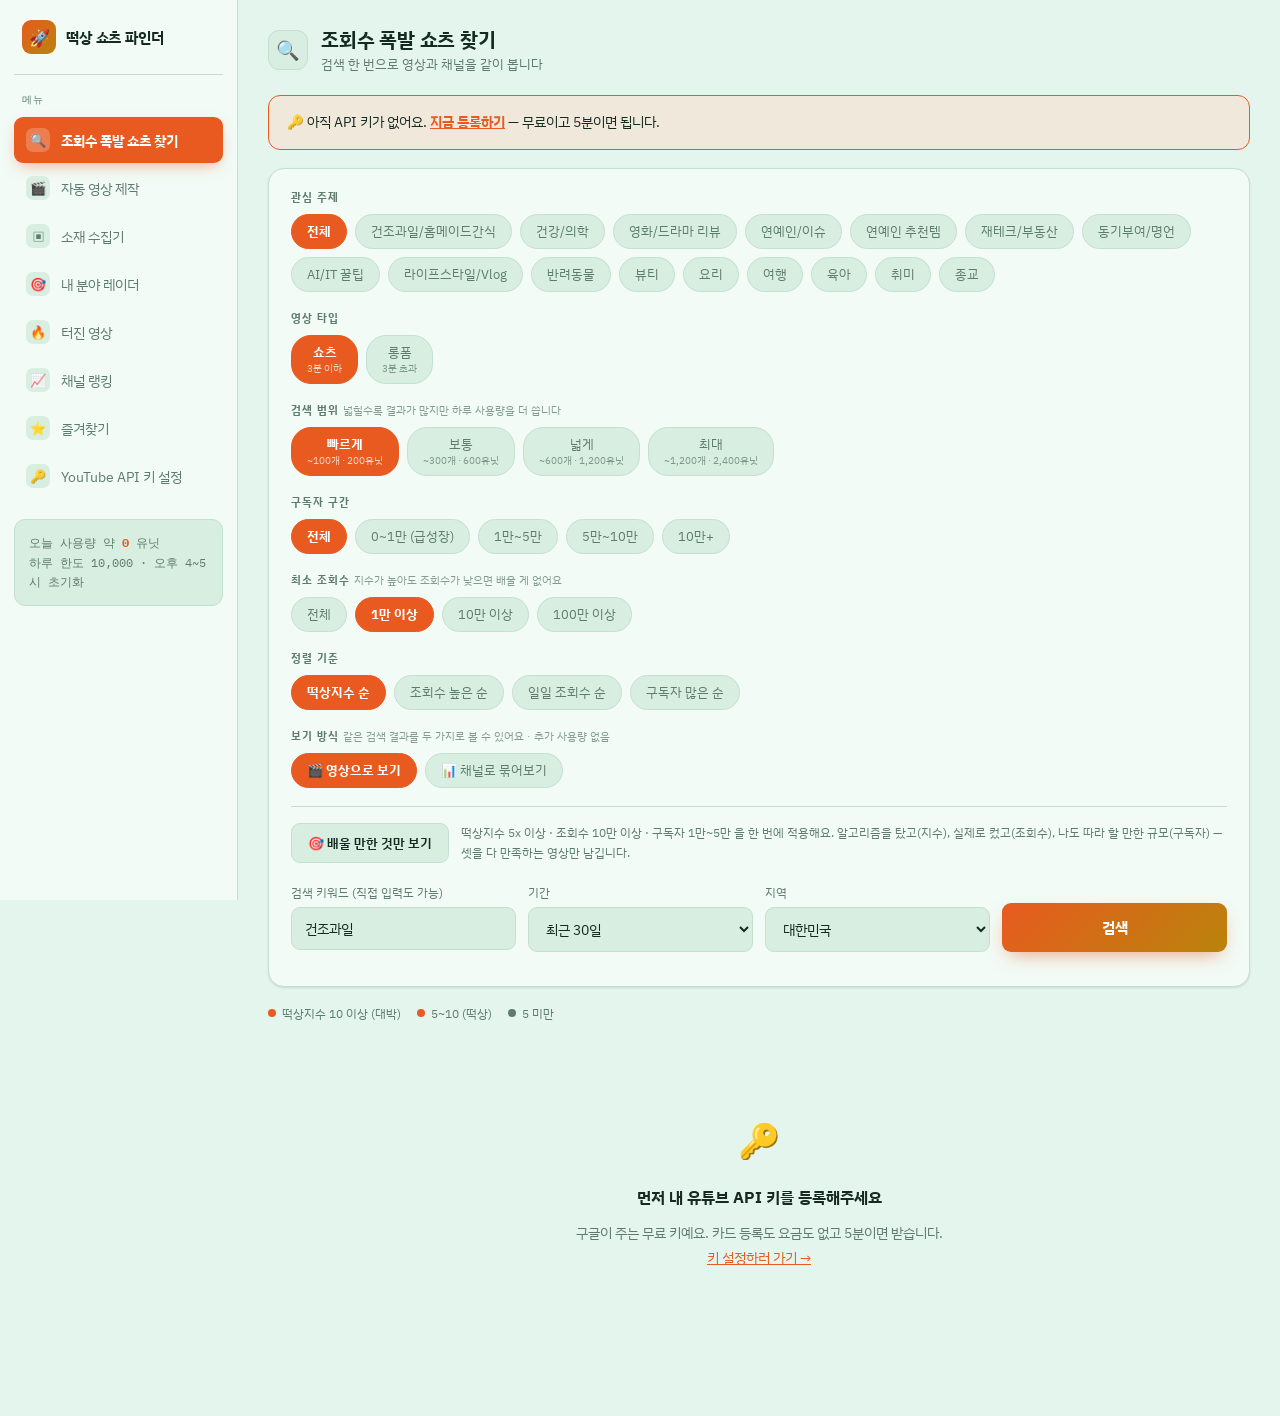
==== commit 9cc507d6: "Load latest production editor revision and trigger fresh production deployment" ====
--- a/index.html
+++ b/index.html
@@ -316,7 +316,7 @@
 .mc-view-inputs{align-items:flex-end}.mc-view-inputs label{display:flex;flex-direction:column;gap:8px;flex:1;min-width:160px;font-size:13px}.mc-view-inputs input{width:100%;min-width:0;background:var(--surface-2);color:var(--text);border:1px solid var(--line);padding:11px 13px;border-radius:9px;font:inherit}#mcViewsError{color:var(--danger)}
 </style>
 <link rel="stylesheet" href="production.css">
-<script src="production.js?v=web-editor-1"></script>
+<script src="production.js?v=web-editor-20261013-2"></script>
 </head>
 <body>
 <div class="app">
